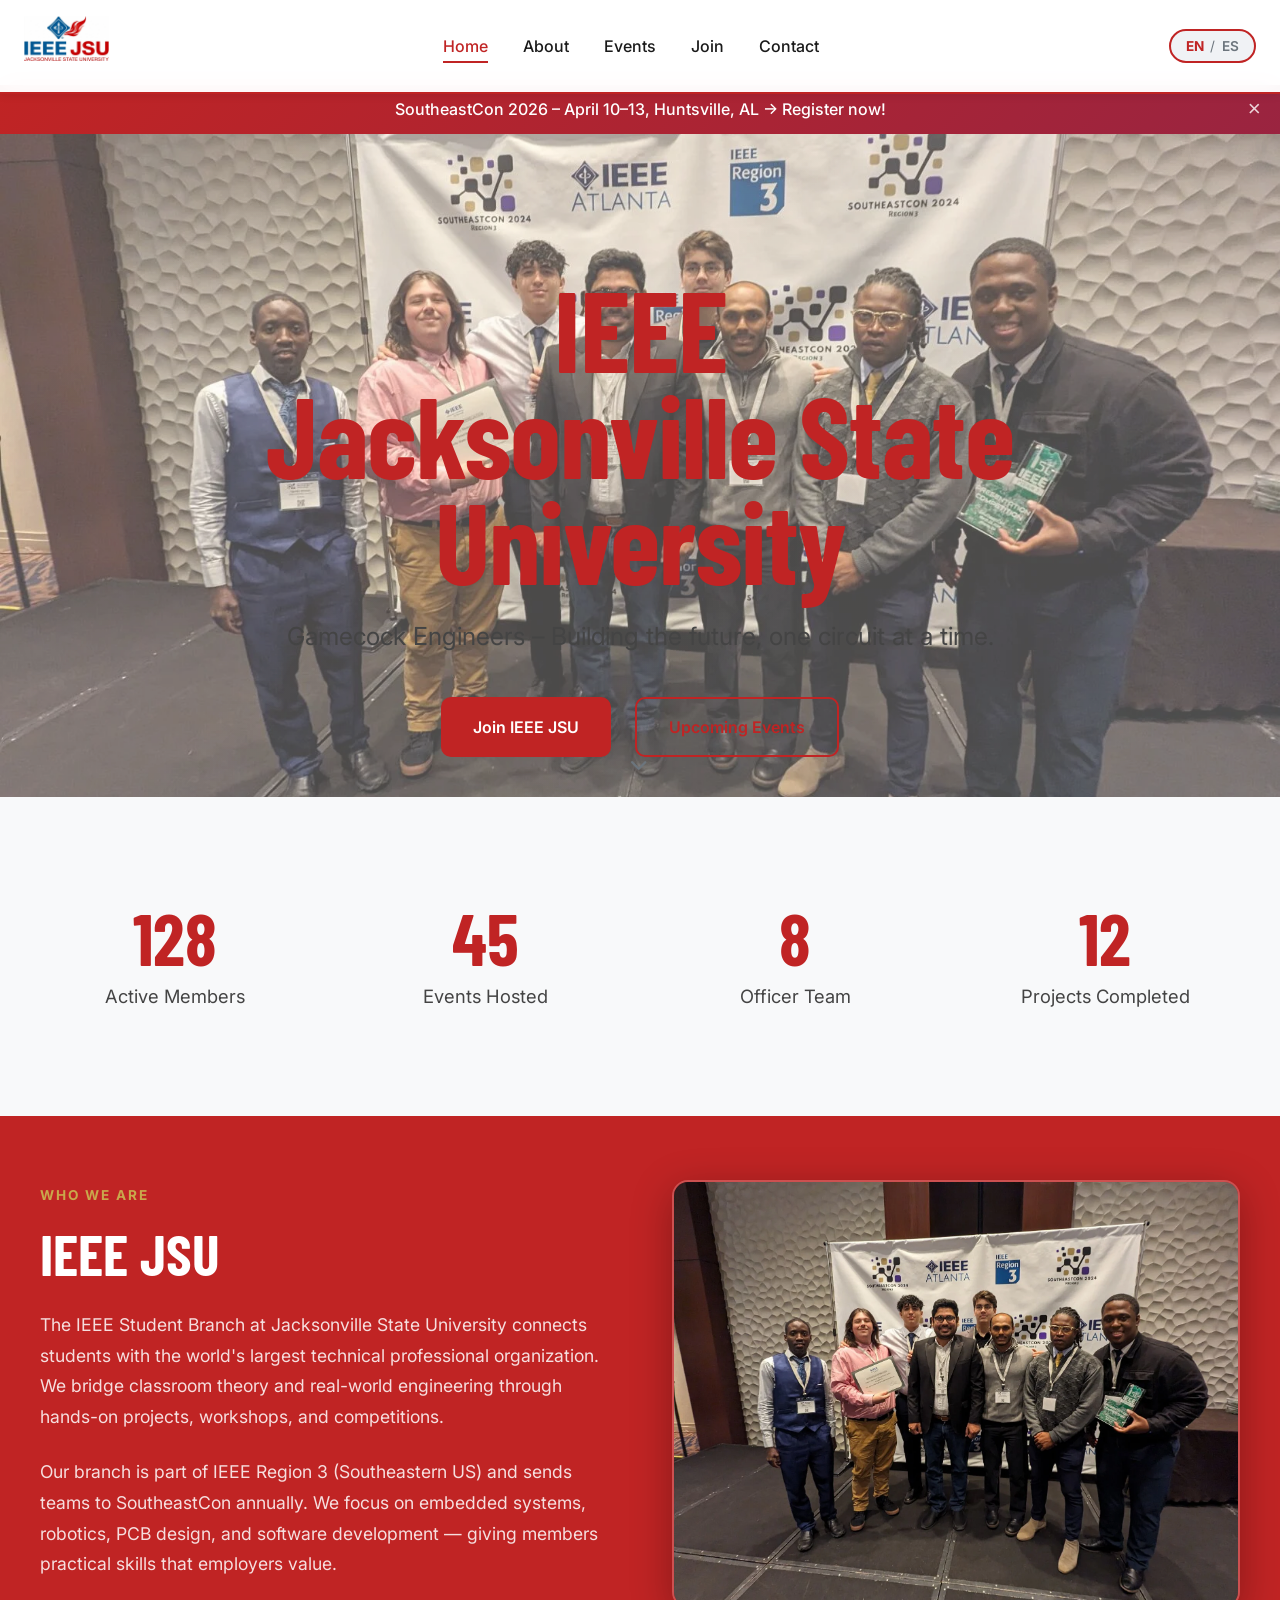
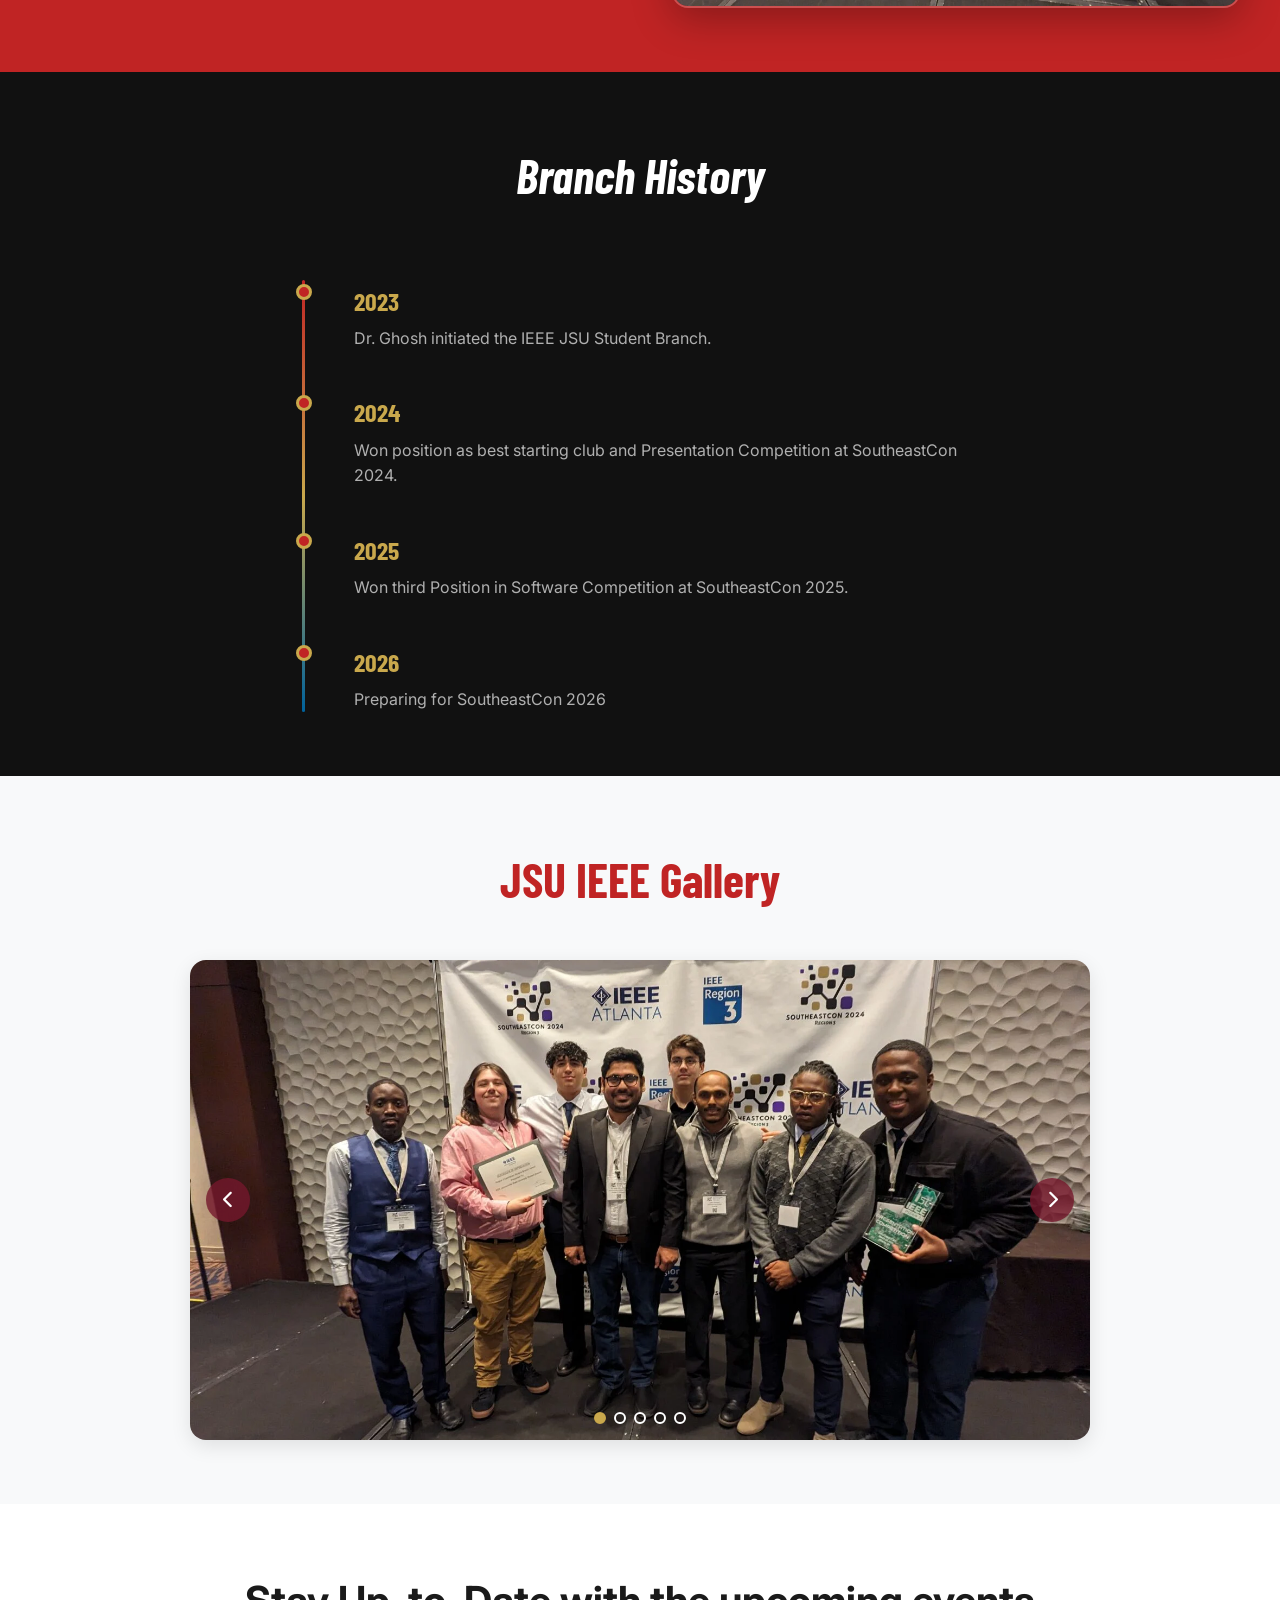
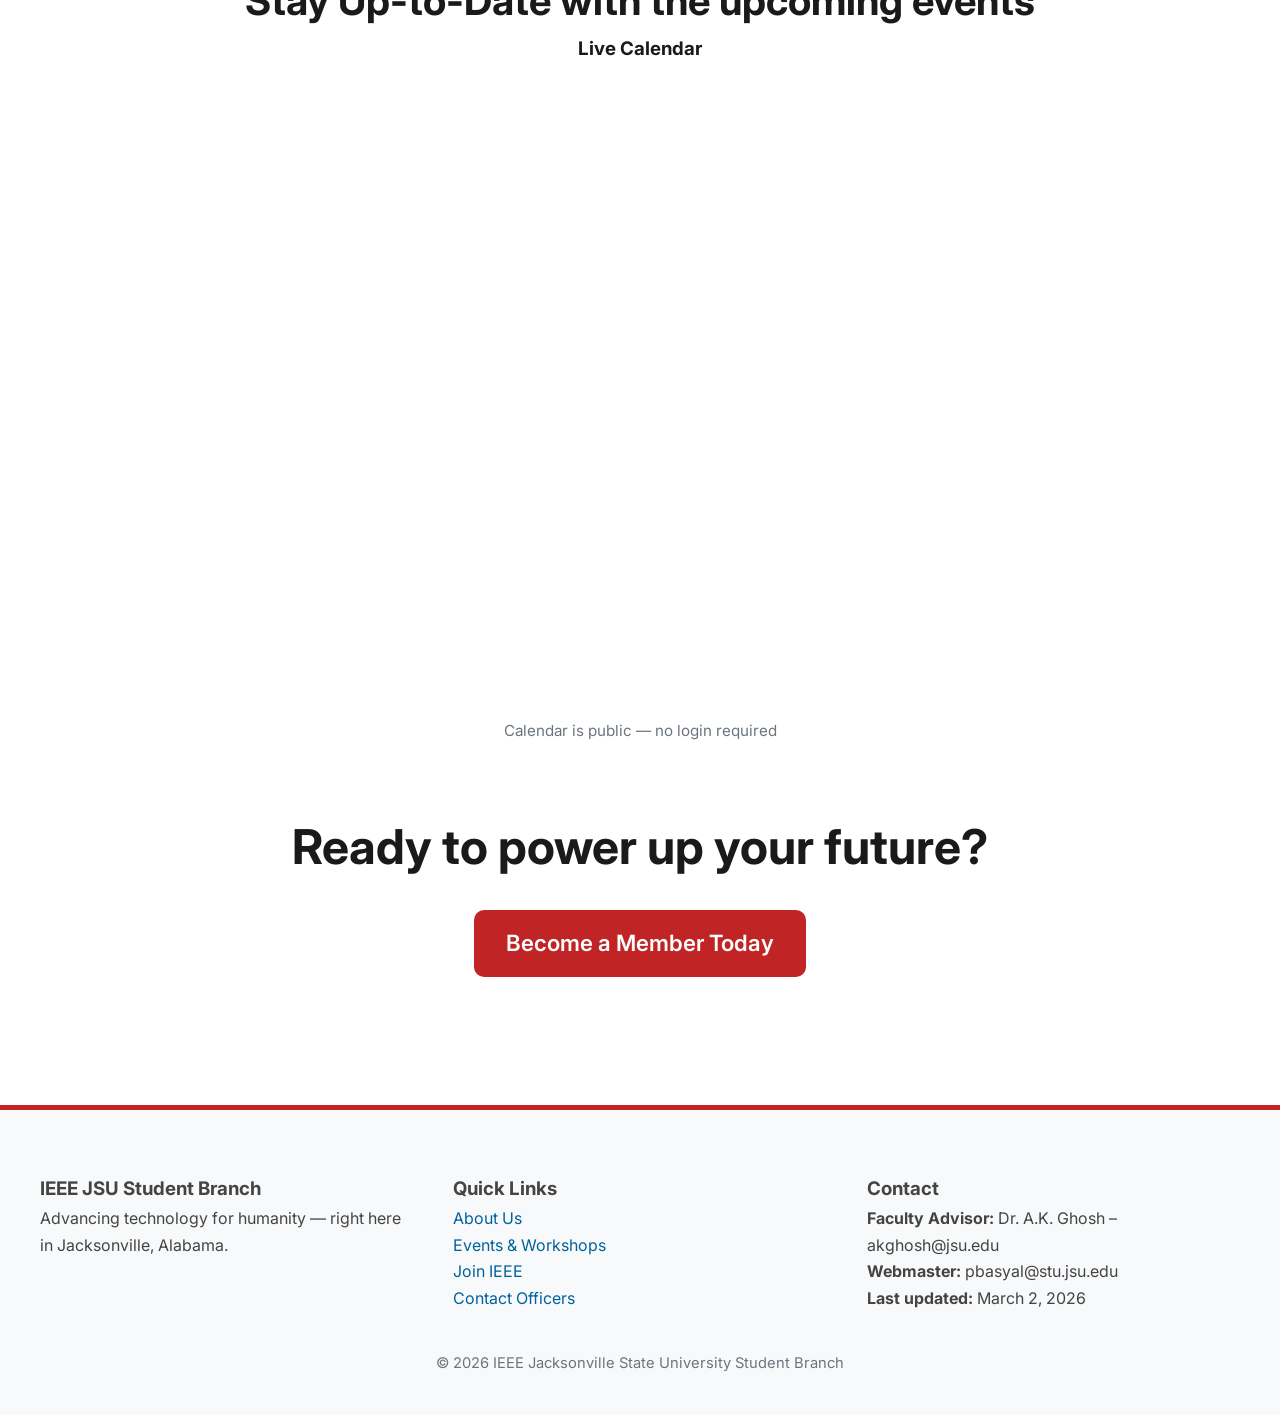
==== index.html @ 84528ea7 "added the animations" ====
<!DOCTYPE html>
<html lang="en">
<head>
  <meta charset="UTF-8" />
  <meta name="viewport" content="width=device-width, initial-scale=1.0"/>
  <title>IEEE JSU Student Branch – Gamecock Engineers</title>
  <meta name="description" content="IEEE Student Branch at Jacksonville State University – advancing technology through innovation, workshops, projects and professional development."/>
  <link rel="stylesheet" href="styles.css"/>
  <link rel="stylesheet" href="https://cdnjs.cloudflare.com/ajax/libs/font-awesome/6.5.1/css/all.min.css" integrity="sha512-DTOQO9RWCH3ppGqcWaEA1BIZOC6xxalwEsw9c2QQeAIftl+Vegovlnee1c9QX4TctnWMn13TZye+giMm8e2LwA==" crossorigin="anonymous" referrerpolicy="no-referrer" />
  <link rel="preconnect" href="https://fonts.googleapis.com">
  <link rel="preconnect" href="https://fonts.gstatic.com" crossorigin>
  <link href="https://fonts.googleapis.com/css2?family=Barlow+Condensed:wght@700&family=Inter:wght@400;500;600;700&display=swap" rel="stylesheet">
</head>
<body>

<!-- Navbar -->
<nav class="navbar">
  <div class="nav-container">
    <a href="index.html" class="brand">
      <span class="gamecock"><img height="45vh" src="assets/logo-nnn.png" alt=""></span>
    </a>

    <button class="hamburger" aria-label="Toggle menu">
      <span></span><span></span><span></span>
    </button>

    <div class="nav-links">
      <a href="index.html" class="active" data-i18n="nav.home">Home</a>
      <a href="about.html" data-i18n="nav.about">About</a>
      <a href="events.html" data-i18n="nav.events">Events</a>
      <a href="members.html" data-i18n="nav.join">Join</a>
      <a href="contact.html" data-i18n="nav.contact">Contact</a>
    </div>

    <button class="lang-toggle" id="lang-toggle" aria-label="Toggle language">
      <span class="lang-option active" data-lang="en">EN</span>
      <span class="lang-divider">/</span>
      <span class="lang-option" data-lang="es">ES</span>
    </button>
  </div>
</nav>

<!-- Announcement -->
<div id="announcement-banner" class="announcement-banner">
  <div class="announcement-text rotating-text" data-texts='[
    "SoutheastCon 2026 – April 10–13, Gainesville, FL → Register now!",
    "Weekly Tech Workshops every Thursday 6PM – Ayers Hall 201",
    "IEEE Project Competition submissions due March 15th"
  ]'>
    SoutheastCon 2026 – April 10–13, Huntsville, AL → Register now!
  </div>
  <button class="banner-close" aria-label="Close announcement" data-i18n-aria="banner.close">×</button>
</div>

<!-- Hero -->
<section class="hero">
  <div class="hero-content">
    <h1 data-i18n="hero.title">IEEE<br>Jacksonville State<br>University</h1>
    <p class="subtitle" data-i18n="hero.subtitle">Gamecock Engineers – Building the future, one circuit at a time.</p>

    <div class="hero-buttons">
      <a href="members.html" class="btn btn-primary" data-i18n="hero.join">Join IEEE JSU</a>
      <a href="events.html" class="btn btn-outline" data-i18n="hero.events">Upcoming Events</a>
    </div>
  </div>
  <span class="scroll-indicator"><i class="fas fa-chevron-down"></i></span>
</section>

<!-- Quick stats -->
<section class="stats-section">
  <div class="stagger-parent stats-grid">
    
    <div class="stat-item stagger-child">
      <div class="stat-number" data-target="128">0</div>
      <p class="stat-label" data-i18n="stats.members">Active Members</p>
    </div>
    
    <div class="stat-item stagger-child">
      <div class="stat-number" data-target="45">0</div>
      <p class="stat-label" data-i18n="stats.events">Events Hosted</p>
    </div>
    
    <div class="stat-item stagger-child">
      <div class="stat-number" data-target="8">0</div>
      <p class="stat-label" data-i18n="stats.officers">Officer Team</p>
    </div>
    
    <div class="stat-item stagger-child">
      <div class="stat-number" data-target="12">0</div>
      <p class="stat-label" data-i18n="stats.projects">Projects Completed</p>
    </div>
    
  </div>
</section>

<!-- About IEEE JSU – maroon feature section  in the home pages -->
<section class="about-feature">
  <div class="about-feature__inner">
    <div class="about-feature__text slide-left">
      <span class="about-feature__label" data-i18n="about.whoLabel">WHO WE ARE</span>
      <h2 class="about-feature__heading" data-i18n="about.whoHeading">IEEE JSU</h2>
      <p data-i18n="about.whoPara1">
        The IEEE Student Branch at Jacksonville State University connects students with the world's largest technical professional organization. We bridge classroom theory and real-world engineering through hands-on projects, workshops, and competitions.
      </p>
      <p data-i18n="about.whoPara2">
        Our branch is part of IEEE Region 3 (Southeastern US) and sends teams to SoutheastCon annually. We focus on embedded systems, robotics, PCB design, and software development &mdash; giving members practical skills that employers value.
      </p>
    </div>
    <div class="about-feature__image slide-right">
      <img src="assets/jsu-computer-science-students-win-awards-at-confer_198loHt.webp" alt="IEEE JSU team photo" loading="lazy">
    </div>
  </div>
</section>

<!-- Branch History Timeline -->
<section class="timeline-section">
  <h2 class="timeline-heading fade-up" data-i18n="timeline.title">Branch History</h2>
  <div class="timeline">
    <div class="timeline-item fade-up">
      <div class="timeline-dot"></div>
      <div class="timeline-content">
        <h3 class="timeline-year" data-i18n="timeline.y2023">2023</h3>
        <p data-i18n="timeline.d2023">Dr. Ghosh initiated the IEEE JSU Student Branch.</p>
      </div>
    </div>
    <div class="timeline-item fade-up">
      <div class="timeline-dot"></div>
      <div class="timeline-content">
        <h3 class="timeline-year" data-i18n="timeline.y2024">2024</h3>
        <p data-i18n="timeline.d2024">Won position as best starting club and Presentation Competition at SoutheastCon 2024.</p>
      </div>
    </div>
    <div class="timeline-item fade-up">
      <div class="timeline-dot"></div>
      <div class="timeline-content">
        <h3 class="timeline-year" data-i18n="timeline.y2025">2025</h3>
        <p data-i18n="timeline.d2025">Won third Position in Software Competition at SoutheastCon 2025.</p>
      </div>
    </div>
    <div class="timeline-item fade-up">
      <div class="timeline-dot"></div>
      <div class="timeline-content">
        <h3 class="timeline-year" data-i18n="timeline.y2026">2026</h3>
        <p data-i18n="timeline.d2026">Preparing for SoutheastCon 2026</p>
      </div>
    </div>
  </div>
</section>

<!-- Image Gallery -->
<section class="gallery-section">
  <h2 class="gallery-title fade-up" data-i18n="gallery.title">JSU IEEE Gallery</h2>
  <div class="gallery-carousel">
    <div class="gallery-track">
      <div class="gallery-slide active">
        <img src="assets/jsu-computer-science-students-win-awards-at-confer_198loHt.webp" alt="IEEE JSU Photo 1" loading="lazy">
      </div>
      <div class="gallery-slide">
        <img src="assets/jsu-computer-science-students-win-awards-at-confer_198loHt.webp" alt="IEEE JSU Photo 2" loading="lazy">
      </div>
      <div class="gallery-slide">
        <img src="assets/jsu-computer-science-students-win-awards-at-confer_198loHt.webp" alt="IEEE JSU Photo 3" loading="lazy">
      </div>
      <div class="gallery-slide">
        <img src="assets/jsu-computer-science-students-win-awards-at-confer_198loHt.webp" alt="IEEE JSU Photo 4" loading="lazy">
      </div>
      <div class="gallery-slide">
        <img src="assets/jsu-computer-science-students-win-awards-at-confer_198loHt.webp" alt="IEEE JSU Photo 5" loading="lazy">
      </div>
    </div>
    <button class="gallery-arrow gallery-prev" aria-label="Previous"><i class="fas fa-chevron-left"></i></button>
    <button class="gallery-arrow gallery-next" aria-label="Next"><i class="fas fa-chevron-right"></i></button>
    <div class="gallery-dots"></div>
  </div>
</section>

<!-- Homepage Calendar -->
<section class="calendar-section">
  <h1 class="fade-up" data-i18n="calendar.heading">Stay Up-to-Date with the upcoming events</h1>
<h3 data-i18n="calendar.live">Live Calendar</h3>
<iframe src="https://calendar.google.com/calendar/embed?src=YOUR_PUBLIC_CALENDAR_ID%40group.calendar.google.com&ctz=America%2FChicago"
        class="calendar-iframe"
        frameborder="0" scrolling="no"></iframe>
<p class="calendar-note">
    <span data-i18n="calendar.public">Calendar is public — no login required</span>
</p>
</section>

<!-- Call to action -->
<section class="cta-section">
  <h2 class="fade-up" data-i18n="cta.heading">Ready to power up your future?</h2>
  <a href="members.html" class="btn btn-primary cta-btn" data-i18n="cta.button">Become a Member Today</a>
</section>

<!-- Footer -->
<footer>
  <div class="footer-grid">
    <div>
      <h3 data-i18n="footer.branch">IEEE JSU Student Branch</h3>
      <p data-i18n="footer.tagline">Advancing technology for humanity — right here in Jacksonville, Alabama.</p>
    </div>

    <div>
      <h3 data-i18n="footer.links">Quick Links</h3>
      <ul style="list-style:none; padding:0;">
        <li><a href="about.html" data-i18n="footer.about">About Us</a></li>
        <li><a href="events.html" data-i18n="footer.events">Events & Workshops</a></li>
        <li><a href="members.html" data-i18n="footer.join">Join IEEE</a></li>
        <li><a href="contact.html" data-i18n="footer.contact">Contact Officers</a></li>
      </ul>
    </div>

    <div>
      <h3 data-i18n="footer.contactTitle">Contact</h3>
      <p><strong data-i18n="footer.advisor">Faculty Advisor:</strong> Dr. A.K. Ghosh – akghosh@jsu.edu</p>
      <p><strong data-i18n="footer.webmaster">Webmaster:</strong> pbasyal@stu.jsu.edu</p>
      <p><strong data-i18n="footer.updated">Last updated:</strong> March 2, 2026</p>
    </div>
  </div>

  <div class="last-updated" data-i18n="footer.copyright">
    © 2026 IEEE Jacksonville State University Student Branch
  </div>
</footer>

<script src="script.js"></script>
</body>
</html>
---- styles.css ----
:root {
  --jsu-maroon:     #c02424;    /* Before --- #751818 */
  --jsu-gold:       #C9A84C;
  --ieee-blue:      #00629B;
  --ieee-blue-dark: #004a75;

  /* Light theme */
  --bg-primary:     #ffffff;
  --bg-secondary:   #f8f9fa;
  --bg-surface:     #ffffff;
  --bg-raised:      #f0f2f5;

  /* Text */
  --text-primary:   #1a1a1a;
  --text-secondary: #444444;
  --text-muted:     #6c757d;
  --text-light:     #ffffff;

  /* Borders & shadows */
  --border-light:   #e0e0e0;
  --shadow-sm:      0 2px 8px rgba(0,0,0,0.08);
  --shadow-md:      0 6px 20px rgba(0,0,0,0.10);
  --shadow-maroon:  0 0 20px rgba(117,24,44,0.4);

  /* Spacing & radius */
  --radius-sm:      6px;
  --radius-md:      10px;
  --radius-lg:      16px;

  /* Animation tokens */
  --transition-fast: 150ms ease;
  --transition-base: 280ms ease;
  --transition-slow: 500ms ease;
  --transition:      240ms ease;

  --space-xs:       0.5rem;
  --space-sm:       1rem;
  --space-md:       1.5rem;
  --space-lg:       2.5rem;
  --space-xl:       4rem;
}

@import url('https://fonts.googleapis.com/css2?family=Barlow+Condensed:wght@600;700&family=Inter:wght@400;500;600;700&display=swap');

* {
  box-sizing: border-box;
  margin: 0;
  padding: 0;
}

html {
  scroll-behavior: smooth;
  overflow-x: hidden;
}

body {
  font-family: 'Inter', system-ui, -apple-system, sans-serif;
  background: var(--bg-primary);
  color: var(--text-primary);
  line-height: 1.65;
  min-height: 100vh;
  padding-top: 85px;
  overflow-x: hidden;
  width: 100%;
}

/* ────────────────────────────────────────────────
   Navbar
───────────────────────────────────────────────── */

.navbar {
  position: fixed;
  top: 0;
  left: 0;
  right: 0;
  z-index: 1000;
  background: rgba(255,255,255,0.96);
  backdrop-filter: blur(12px);
  border-bottom: 2px solid var(--jsu-maroon);
  box-shadow: var(--shadow-sm);
  transition: all var(--transition);
}

.navbar.scrolled {
  box-shadow: var(--shadow-md);
}

.nav-container {
  max-width: 1300px;
  margin: 0 auto;
  padding: var(--space-sm) var(--space-md);
  display: flex;
  justify-content: space-between;
  align-items: center;
}

.brand {
  display: flex;
  align-items: center;
  gap: var(--space-sm);
  text-decoration: none;
  color: var(--jsu-maroon);
  font-weight: 700;
  font-size: 1.6rem;
}

.brand .gamecock {
  font-size: 2.1rem;
}

.nav-links {
  display: flex;
  gap: 2.2rem;
}

.nav-links a {
  color: var(--text-primary);
  text-decoration: none;
  font-weight: 500;
  transition: color var(--transition), transform var(--transition);
}

.nav-links a:hover,
.nav-links a.active {
  color: var(--jsu-maroon);
}

/* Mobile toggle */
.hamburger {
  display: none;
  flex-direction: column;
  gap: 5px;
  cursor: pointer;
  background: none;
  border: none;
  padding: 0.5rem;
  z-index: 1001;
}

@media (max-width: 992px) {
  .nav-links {
    flex-direction: column;
    position: absolute;
    top: 100%;
    left: 0;
    right: 0;
    background: white;
    padding: 0 var(--space-md);
    box-shadow: var(--shadow-md);
    gap: 0;
    z-index: 999;
    max-height: 0;
    overflow: hidden;
    opacity: 0;
    transition: max-height 0.35s ease, opacity 0.25s ease, padding 0.35s ease;
    display: flex;
  }
  .nav-links a {
    padding: 0.75rem 0;
    border-bottom: 1px solid var(--border-light);
    font-size: 1.05rem;
  }
  .nav-links a:last-child {
    border-bottom: none;
  }
  .nav-links.active {
    max-height: 400px;
    opacity: 1;
    padding: var(--space-lg) var(--space-md);
  }
  .hamburger {
    display: flex;
    order: 3;
  }
  .lang-toggle {
    order: 2;
    margin-left: auto;
    margin-right: 0.75rem;
  }
}

/* ────────────────────────────────────────────────
   Announcement Banner
───────────────────────────────────────────────── */

.announcement-banner {
  background: linear-gradient(135deg, var(--jsu-maroon), #9a2440);
  color: white;
  padding: 0.7rem 0;
  text-align: center;
  font-weight: 500;
  position: relative;
  z-index: 999;
}

.announcement-text {
  transition: opacity 0.6s ease;
}

.banner-close {
  position: absolute;
  right: 1.2rem;
  top: 50%;
  transform: translateY(-50%);
  background: none;
  border: none;
  color: white;
  font-size: 1.4rem;
  cursor: pointer;
  opacity: 0.8;
}

.banner-close:hover { opacity: 1; }

.announcement-banner.hidden { display: none; }

/* ────────────────────────────────────────────────
   Hero / Page Header
───────────────────────────────────────────────── */


.hero,
.page-header {
  min-height: 70vh;
  background: linear-gradient(135deg, #f8f0e9 0%, #ffffff 100%);
  display: flex;
  padding-top: 100px;
  align-items: center;
  position: relative;
  overflow: hidden;
  width: 100%;
  max-width: 100vw;
}

.hero::before,
.page-header::before {
  content: "";
  position: absolute;
  inset: 0;
  background: url("/assets/jsu-computer-science-students-win-awards-at-confer_198loHt.webp") center / cover no-repeat;
  opacity: 0.7;
}

.hero-content {
  position: relative;
  z-index: 2;
  text-align: center;
  max-width: 960px;
  margin: 0 auto;
  padding: var(--space-lg);
}

.hero h1,
.page-header h1 {
  font-family: 'Barlow Condensed', sans-serif;
  font-size: clamp(3.8rem, 9vw, 8.5rem);
  color: var(--jsu-maroon);
  margin-bottom: var(--space-md);
  line-height: 0.92;
  letter-spacing: -1px;
}

.hero .subtitle,
.page-header .subtitle {
  font-size: 1.55rem;
  max-width: 760px;
  margin: 0 auto var(--space-lg);
  color: var(--text-secondary);
}

/* ────────────────────────────────────────────────
   Hero Buttons
───────────────────────────────────────────────── */

.hero-buttons {
  margin-top: var(--space-lg);
  display: flex;
  gap: var(--space-md);
  justify-content: center;
  flex-wrap: wrap;
}

@media (max-width: 480px) {
  .hero-buttons {
    flex-direction: column;
    align-items: center;
  }
  .hero-buttons .btn {
    width: 100%;
    max-width: 280px;
    text-align: center;
  }
}

/* ────────────────────────────────────────────────
   Stats Grid
───────────────────────────────────────────────── */

.stats-section {
  padding: 5rem var(--space-lg);
  background: #f8f9fa;
  text-align: center;
}

.stats-grid {
  max-width: 1200px;
  margin: 0 auto;
  display: grid;
  grid-template-columns: repeat(auto-fit, minmax(180px, 1fr));
  gap: 2.5rem;
}

@media (max-width: 480px) {
  .stats-section { padding: 2rem var(--space-sm); }
  .stats-grid { 
    grid-template-columns: repeat(2, 1fr); 
    gap: 1.2rem;
  }
}

/* ────────────────────────────────────────────────
   Calendar Section
───────────────────────────────────────────────── */

.calendar-section {
  margin-top: var(--space-xl);
  text-align: center;
  padding: 0 var(--space-md);
}

.calendar-section h1 {
  font-size: clamp(1.4rem, 4vw, 2.5rem);
}

.calendar-iframe {
  border: 0;
  width: 90%;
  height: 70vh;
  border-radius: var(--radius-lg);
}

.calendar-note {
  margin-top: 1rem;
  color: var(--text-muted);
  font-size: 0.95rem;
}

@media (max-width: 768px) {
  .calendar-iframe { width: 100%; height: 50vh; }
  .calendar-section { padding: 0 var(--space-xs); }
}

/* ────────────────────────────────────────────────
   CTA Section
───────────────────────────────────────────────── */

.cta-section {
  padding: var(--space-xl) var(--space-md);
  text-align: center;
  background: #fff;
}

.cta-section h2 {
  font-size: clamp(1.6rem, 5vw, 3rem);
  margin-bottom: var(--space-md);
}

.cta-btn {
  font-size: clamp(1rem, 2.5vw, 1.4rem);
  padding: 1.2rem 2.8rem;
}

@media (max-width: 480px) {
  .cta-btn { 
    padding: 1rem 2rem; 
    width: 100%;
    max-width: 300px;
  }
}

/* ────────────────────────────────────────────────
   Members Page
───────────────────────────────────────────────── */

.members-main {
  padding: var(--space-xl) var(--space-lg);
  max-width: 1200px;
  margin: 0 auto;
}

.members-why-section {
  margin-bottom: var(--space-xl);
}

.members-why-section h2 {
  text-align: center;
  margin-bottom: var(--space-lg);
}

.members-cards-grid {
  display: grid;
  grid-template-columns: repeat(auto-fit, minmax(260px, 1fr));
  gap: var(--space-lg);
}

.members-benefit-card {
  background: var(--bg-raised);
  padding: var(--space-lg);
  border-radius: var(--radius-lg);
  text-align: center;
}

.members-benefit-card i {
  color: var(--jsu-gold);
  margin-bottom: 1rem;
}

.members-how-section {
  text-align: center;
  margin: var(--space-xl) 0;
}

.members-steps {
  max-width: 700px;
  margin: var(--space-lg) auto;
  text-align: left;
  font-size: 1.15rem;
  line-height: 2;
}

.members-steps a {
  color: var(--jsu-gold);
}

.members-join-btn {
  font-size: clamp(1rem, 2.5vw, 1.4rem);
  padding: 1.2rem 3rem;
  margin-top: 2rem;
  display: inline-block;
}

@media (max-width: 768px) {
  .members-main { padding: var(--space-lg) var(--space-sm); }
  .members-cards-grid { grid-template-columns: 1fr; }
  .members-steps { font-size: 1rem; padding: 0 var(--space-sm); }
  .members-join-btn { 
    width: 100%; 
    max-width: 300px; 
    padding: 1rem 2rem; 
  }
}

/* ────────────────────────────────────────────────
   Contact Page
───────────────────────────────────────────────── */

.contact-main {
  padding: var(--space-xl) var(--space-lg);
  max-width: 1100px;
  margin: 0 auto;
}

.about-main {
  padding: var(--space-xl) var(--space-lg);
  max-width: 1400px;
  margin: 0 auto;
}

@media (max-width: 768px) {
  .contact-main { padding: var(--space-lg) var(--space-sm); }
  .about-main { padding: var(--space-lg) var(--space-sm); }
}

/* ────────────────────────────────────────────────
   About Feature Section (dark)
───────────────────────────────────────────────── */

.about-feature {
  background: var(--jsu-maroon);
  color: #fff;
  padding: var(--space-xl) var(--space-lg);
}

.about-feature__inner {
  max-width: 1300px;
  margin: 0 auto;
  display: grid;
  grid-template-columns: 1fr 1fr;
  gap: var(--space-xl);
  align-items: center;
}

.about-feature__label {
  display: block;
  font-size: 0.85rem;
  font-weight: 700;
  letter-spacing: 0.15em;
  text-transform: uppercase;
  color: var(--jsu-gold);
  margin-bottom: var(--space-sm);
}

.about-feature__heading {
  font-family: 'Barlow Condensed', sans-serif;
  font-size: clamp(2.4rem, 5vw, 3.6rem);
  color: #fff;
  margin-bottom: var(--space-md);
  line-height: 1.1;
}

.about-feature__text p {
  font-size: 1.1rem;
  line-height: 1.75;
  margin-bottom: var(--space-md);
  color: rgba(255, 255, 255, 0.85);
}

.about-feature__image {
  border-radius: var(--radius-lg);
  overflow: hidden;
  border: 2px solid rgba(255, 255, 255, 0.2);
  box-shadow: 0 10px 40px rgba(0, 0, 0, 0.3);
}

.about-feature__image img {
  width: 100%;
  height: 100%;
  object-fit: cover;
  display: block;
}

@media (max-width: 768px) {
  .about-feature__inner {
    grid-template-columns: 1fr;
  }
  .about-feature__image {
    order: -1;
  }
}

/* ────────────────────────────────────────────────
   Contact Page Grid
───────────────────────────────────────────────── */

.contact-grid {
  display: grid;
  grid-template-columns: 1fr 1fr;
  gap: var(--space-xl);
}

.contact-grid input,
.contact-grid textarea {
  padding: 1rem;
  border-radius: var(--radius-md);
  border: 1px solid var(--border-light);
  background: var(--bg-raised);
  color: var(--text-primary);
  font-size: 1rem;
  font-family: inherit;
  width: 100%;
}

.contact-grid input:focus,
.contact-grid textarea:focus {
  outline: none;
  border-color: var(--jsu-maroon);
  box-shadow: 0 0 0 3px rgba(192, 36, 36, 0.1);
}

.contact-grid textarea {
  resize: vertical;
}

@media (max-width: 768px) {
  .contact-grid {
    grid-template-columns: 1fr;
    gap: var(--space-lg);
  }
}

/* ────────────────────────────────────────────────
   Events Page – White / Red / Gold
───────────────────────────────────────────────── */

.ev-section {
  background: #ffffff;
  padding: var(--space-xl) var(--space-lg) var(--space-xl);
  min-height: 60vh;
}

.ev-container {
  max-width: 1200px;
  margin: 0 auto;
}

.ev-label {
  display: block;
  font-size: 0.85rem;
  font-weight: 600;
  letter-spacing: 0.15em;
  color: var(--jsu-gold);
  margin-bottom: 0.5rem;
}

.ev-heading {
  font-family: 'Barlow Condensed', sans-serif;
  font-size: clamp(2.5rem, 5vw, 3.5rem);
  color: var(--jsu-maroon);
  font-style: italic;
  margin-bottom: var(--space-lg);
}

/* Tabs */
.ev-tabs {
  display: flex;
  gap: 0.5rem;
  margin-bottom: var(--space-xl);
  flex-wrap: wrap;
}

.ev-tab {
  background: transparent;
  border: 2px solid transparent;
  color: var(--text-muted);
  font-family: 'Inter', sans-serif;
  font-size: 0.9rem;
  font-weight: 600;
  letter-spacing: 0.08em;
  padding: 0.6rem 1.8rem;
  border-radius: 30px;
  cursor: pointer;
  transition: all var(--transition);
}

.ev-tab:hover {
  color: var(--jsu-maroon);
}

.ev-tab.active {
  background: var(--jsu-maroon);
  border-color: var(--jsu-maroon);
  color: #fff;
}

/* Tab content */
.ev-tab-content {
  display: none;
}

.ev-tab-content.active {
  display: block;
}

/* Cards grid */
.ev-grid {
  display: grid;
  grid-template-columns: repeat(auto-fit, minmax(300px, 1fr));
  gap: var(--space-lg);
}

/* Individual card */
.ev-card {
  display: flex;
  flex-direction: column;
  background: #fff;
  border-radius: var(--radius-lg);
  box-shadow: var(--shadow-sm);
  overflow: hidden;
  transition: transform 0.3s ease, box-shadow 0.3s ease;
}

.ev-card:hover {
  transform: translateY(-6px);
  box-shadow: var(--shadow-md);
}

.ev-card__preview {
  background: linear-gradient(135deg, var(--jsu-maroon), #9a2035);
  border-radius: var(--radius-lg) var(--radius-lg) 0 0;
  padding: 1.5rem;
  position: relative;
  min-height: 160px;
  display: flex;
  flex-direction: column;
  justify-content: flex-end;
}

/* Date badge */
.ev-date-badge {
  position: absolute;
  top: 1rem;
  left: 1rem;
  background: rgba(255,255,255,0.15);
  border: 2px solid var(--jsu-gold);
  border-radius: var(--radius-sm);
  padding: 0.35rem 0.6rem;
  text-align: center;
  line-height: 1;
}

.ev-month {
  display: block;
  font-size: 0.65rem;
  font-weight: 700;
  letter-spacing: 0.1em;
  color: var(--jsu-gold);
}

.ev-day {
  display: block;
  font-size: 1.4rem;
  font-weight: 700;
  color: #fff;
  margin-top: 2px;
}

.ev-card__title {
  font-family: 'Barlow Condensed', sans-serif;
  font-size: 1.25rem;
  color: var(--jsu-gold);
  font-weight: 600;
  margin-bottom: 0.25rem;
}

.ev-card__location {
  font-size: 0.88rem;
  color: rgba(255,255,255,0.75);
}

/* Details below preview */
.ev-card__details {
  padding: 1.25rem 1.5rem;
}

.ev-card__details h3 {
  font-size: 1.15rem;
  color: var(--text-primary);
  margin-bottom: 0.4rem;
}

.ev-card__place {
  font-size: 0.9rem;
  color: var(--jsu-gold);
  margin-bottom: 0.75rem;
}

.ev-card__place i {
  margin-right: 0.35rem;
}

.ev-card__desc {
  font-size: 0.95rem;
  color: var(--text-secondary);
  line-height: 1.6;
  margin-bottom: 1.25rem;
}

.ev-btn {
  font-size: 0.85rem;
  font-weight: 700;
  letter-spacing: 0.08em;
  padding: 0.75rem 1.6rem;
}

@media (max-width: 768px) {
  .ev-grid {
    grid-template-columns: 1fr;
  }
  .ev-tabs {
    justify-content: center;
  }
  .ev-section {
    padding: var(--space-lg) var(--space-sm);
  }
  .ev-heading {
    font-size: 2rem;
  }
}

/* ────────────────────────────────────────────────
   Cards
───────────────────────────────────────────────── */

.card-hover {
  background: white;
  border-radius: var(--radius-lg);
  overflow: hidden;
  box-shadow: var(--shadow-sm);
  transition: all 0.32s ease;
}

.card-hover:hover {
  transform: translateY(-10px);
  box-shadow: var(--shadow-md);
}

.card-flip {
  perspective: 1200px;
  height: 420px;
}

.card-flip-inner {
  position: relative;
  width: 100%;
  height: 100%;
  transition: transform 0.8s cubic-bezier(0.4,0,0.2,1);
  transform-style: preserve-3d;
}

.card-flip:hover .card-flip-inner {
  transform: rotateY(180deg);
}

.card-face {
  position: absolute;
  inset: 0;
  backface-visibility: hidden;
  border-radius: var(--radius-lg);
  overflow: hidden;
}

.card-back {
  transform: rotateY(180deg);
  background: white;
  display: flex;
  flex-direction: column;
  justify-content: center;
  padding: var(--space-lg);
  text-align: center;
  border: 1px solid var(--border-light);
}

/* ────────────────────────────────────────────────
   Buttons
───────────────────────────────────────────────── */

.btn {
  display: inline-flex;
  align-items: center;
  gap: var(--space-sm);
  padding: 0.95rem 2rem;
  border-radius: var(--radius-md);
  font-weight: 600;
  text-decoration: none;
  transition: all var(--transition);
  cursor: pointer;
  border: none;
}

.btn-primary {
  background: var(--jsu-maroon);
  color: white;
}

.btn-primary:hover {
  background: #5c1323;
  transform: translateY(-2px);
}

.btn-outline {
  border: 2px solid var(--jsu-maroon);
  color: var(--jsu-maroon);
  background: transparent;
}

.btn-outline:hover {
  background: var(--jsu-maroon);
  color: white;
}

.btn-gold {
  background: var(--jsu-gold);
  color: #1a1a1a;
}

.btn-gold:hover {
  background: #b38e3a;
}

/* ────────────────────────────────────────────────
   Quick Stats Section
───────────────────────────────────────────────── */

.stats-section .stat-item {
  padding: 1.5rem;
}

.stat-number {
  font-family: 'Barlow Condensed', sans-serif;
  font-size: 4.5rem;
  font-weight: 700;
  color: var(--jsu-maroon);
  line-height: 1;
  margin-bottom: 0.5rem;
  opacity: 0;
  transform: translateY(20px);
  transition: all 0.8s ease;
}

.stat-item.visible .stat-number {
  opacity: 1;
  transform: translateY(0);
}

.stat-label {
  font-size: 1.15rem;
  color: var(--text-secondary);
  margin: 0;
}

/* ────────────────────────────────────────────────
   Footer
───────────────────────────────────────────────── */

footer {
  background: #f8f9fa;
  border-top: 5px solid var(--jsu-maroon);
  padding: var(--space-xl) var(--space-lg) var(--space-lg);
  margin-top: var(--space-xl);
  color: var(--text-secondary);
}

.footer-grid {
  display: grid;
  grid-template-columns: repeat(auto-fit, minmax(260px, 1fr));
  gap: var(--space-lg);
  max-width: 1400px;
  margin: 0 auto;
}

footer a {
  color: var(--ieee-blue);
  text-decoration: none;
}

footer a:hover {
  color: var(--jsu-maroon);
  text-decoration: underline;
}

.last-updated {
  text-align: center;
  margin-top: var(--space-lg);
  color: var(--text-muted);
  font-size: 0.92rem;
}

/* ── Officers Section (Flip Cards) ─────────────────────────── */
.officers { background: var(--surface); }

.officers__grid {
  display: grid;
  grid-template-columns: repeat(auto-fill, minmax(240px, 1fr));
  gap: var(--space-md);
  margin-top: var(--space-md);
}

.officer-card { perspective: 1000px; height: 340px; cursor: pointer; }

.officer-card__inner {
  position: relative;
  width: 100%; height: 100%;
  transform-style: preserve-3d;
  transition: transform 0.6s cubic-bezier(0.4, 0, 0.2, 1);
}

.officer-card:hover .officer-card__inner,
.officer-card:focus-within .officer-card__inner,
.officer-card.flipped .officer-card__inner {
  transform: rotateY(180deg);
}

/* On mobile/touch, disable hover flip — only use .flipped class */
@media (hover: none) and (pointer: coarse) {
  .officer-card:hover .officer-card__inner {
    transform: none;
  }
  .officer-card.flipped .officer-card__inner {
    transform: rotateY(180deg);
  }
}

.officer-card__front,
.officer-card__back {
  position: absolute;
  inset: 0;
  backface-visibility: hidden;
  border-radius: var(--radius-lg);
  overflow: hidden;
}

.officer-card__front {
  background: var(--surface-raised);
  border: 1px solid var(--surface-border);
}

.officer-card__position-bar {
  background: var(--jsu-maroon);
  color: var(--jsu-white);
  font-family: 'Barlow Condensed', sans-serif;
  font-size: 0.85rem;
  letter-spacing: 0.1em;
  text-transform: uppercase;
  padding: 0.5rem var(--space-sm);
}

.officer-card__front img,
.officer-card__front svg {
  width: 100%;
  height: 220px;
  object-fit: cover;
  border-radius: 0;
  display: block;
}

.officer-card__name-block {
  padding: var(--space-sm) var(--space-sm) var(--space-md);
}

.officer-card__name-block h4 {
  font-size: 1.05rem;
  color: var(--text-primary);
  white-space: nowrap;
  overflow: hidden;
  text-overflow: ellipsis;
}

.officer-card__back {
  background: var(--jsu-maroon);
  transform: rotateY(180deg);
  display: flex;
  flex-direction: column;
  align-items: center;
  justify-content: center;
  gap: var(--space-xs);
  padding: var(--space-md);
  text-align: center;
}

.officer-card__back h4 { color: var(--jsu-white); font-size: 1.3rem; }
.officer-card__role { color: var(--jsu-gold); font-weight: 600; }
.officer-card__major { color: rgba(255, 255, 255, 0.7); font-size: 0.9rem; }

.officer-card__links {
  display: flex;
  gap: var(--space-sm);
  margin-top: var(--space-sm);
}

.officer-card__links a {
  color: var(--jsu-white);
  font-size: 1.4rem;
  transition: color var(--transition-base);
}

.officer-card__links a:hover { color: var(--jsu-gold); }


/* ────────────────────────────────────────────────
   Responsive adjustments
───────────────────────────────────────────────── */

@media (max-width: 992px) {
  .hero h1 { font-size: 5rem; }
  .hero .subtitle { font-size: 1.4rem; }

  /* Nav layout fix for hamburger + lang toggle */
  .nav-container {
    flex-wrap: wrap;
    position: relative;
  }
}

@media (max-width: 768px) {
  /* Body padding for smaller navbar */
  body { padding-top: 70px; }

  /* Navbar */
  .nav-container { padding: var(--space-xs) var(--space-sm); }

  /* Hero / Page Headers */
  .hero, .page-header { min-height: 70vh; padding-top: 80px; }
  .hero-banner, .page-header-banner { min-height: 70vh; }
  .hero h1 { font-size: clamp(2.4rem, 8vw, 4.2rem); }
  .hero .subtitle,
  .page-header .subtitle { font-size: 1.1rem; }
  .hero-content { padding: var(--space-md); }

  /* Hero buttons – stack vertically */
  .hero-content .btn { 
    display: block; 
    width: 100%; 
    max-width: 300px;
    margin: 0.5rem auto !important;
    text-align: center;
  }

  /* Stats section */
  .stats-section { padding: 2.5rem var(--space-sm) !important; }
  .stats-section > div { padding: 0 var(--space-sm); gap: 1.5rem !important; }
  .stat-number { font-size: 3rem; }
  .stat-label { font-size: 1rem; }

  /* About feature */
  .about-feature { padding: var(--space-lg) var(--space-sm); }

  /* Timeline */
  .timeline-section { padding: var(--space-lg) var(--space-sm); }

  /* Gallery */
  .gallery-section { padding: var(--space-lg) var(--space-sm); }

  /* Calendar iframe */
  .calendar-embed-wrapper iframe,
  iframe[src*="calendar.google"] { 
    width: 100% !important; 
    height: 50vh !important; 
  }

  /* CTA section */
  .cta-heading,
  section > h2[data-i18n="cta.heading"] { 
    font-size: 1.8rem !important; 
  }

  /* Footer */
  footer { padding: var(--space-lg) var(--space-sm) var(--space-md); }
  .footer-grid { gap: var(--space-md); }

  /* Scroll indicator hide on mobile */
  .scroll-indicator { display: none; }
}

@media (max-width: 480px) {
  body { padding-top: 60px; }

  .hero, .page-header { min-height: 60vh; padding-top: 60px; }
  .hero h1 { font-size: 2.2rem; letter-spacing: 0; }
  .hero .subtitle,
  .page-header .subtitle { font-size: 0.95rem; }

  .stat-number { font-size: 2.5rem; }

  /* Officers grid – single column */
  .officers__grid { 
    grid-template-columns: 1fr !important; 
    max-width: 360px;
    margin-left: auto;
    margin-right: auto;
  }
  .officer-card { height: 300px; }
  .officer-card__front img,
  .officer-card__front svg { height: 180px; }

  /* Footer single column */
  .footer-grid { grid-template-columns: 1fr; }

  /* Gallery smaller */
  .gallery-slide img { height: 200px !important; }
}

/* ────────────────────────────────────────────────
   Language Toggle
───────────────────────────────────────────────── */

.lang-toggle {
  display: flex;
  align-items: center;
  gap: 0.15rem;
  background: var(--bg-raised);
  border: 2px solid var(--jsu-maroon);
  border-radius: 50px;
  padding: 0.35rem 0.7rem;
  cursor: pointer;
  font-family: 'Inter', sans-serif;
  font-size: 0.85rem;
  font-weight: 600;
  transition: all var(--transition);
  flex-shrink: 0;
  margin-left: 1rem;
}

.lang-toggle:hover {
  background: var(--jsu-maroon);
}

.lang-toggle:hover .lang-option,
.lang-toggle:hover .lang-divider {
  color: white;
}

.lang-option {
  color: var(--text-muted);
  transition: color var(--transition);
  padding: 0.1rem 0.25rem;
  border-radius: 3px;
}

.lang-option.active {
  color: var(--jsu-maroon);
  font-weight: 700;
}

.lang-toggle:hover .lang-option.active {
  color: var(--jsu-gold);
}

.lang-divider {
  color: var(--text-muted);
  font-weight: 400;
  user-select: none;
}

/* ────────────────────────────────────────────────
   Branch History Timeline
───────────────────────────────────────────────── */

.timeline-section {
  background: #111;
  padding: var(--space-xl) var(--space-lg);
  text-align: center;
}

.timeline-heading {
  font-family: 'Barlow Condensed', sans-serif;
  font-size: clamp(2rem, 4vw, 3rem);
  color: #ffffff;
  margin-bottom: var(--space-xl);
  font-style: italic;
}

.timeline {
  position: relative;
  max-width: 700px;
  margin: 0 auto;
  padding-left: 40px;
  text-align: left;
}

/* Vertical line */
.timeline::before {
  content: '';
  position: absolute;
  left: 12px;
  top: 0;
  bottom: 0;
  width: 3px;
  background: linear-gradient(to bottom, var(--jsu-maroon), var(--jsu-gold), var(--ieee-blue));
  border-radius: 2px;
}

.timeline-item {
  position: relative;
  margin-bottom: 2.5rem;
  padding-left: 1.5rem;
}

.timeline-item:last-child {
  margin-bottom: 0;
}

/* Dot on the line */
.timeline-dot {
  position: absolute;
  left: -34px;
  top: 4px;
  width: 16px;
  height: 16px;
  border-radius: 50%;
  background: var(--jsu-maroon);
  border: 3px solid var(--jsu-gold);
  z-index: 2;
}

.timeline-year {
  font-family: 'Barlow Condensed', sans-serif;
  font-size: 1.6rem;
  font-weight: 700;
  color: var(--jsu-gold);
  margin-bottom: 0.25rem;
}

.timeline-content p {
  color: #b0b0b0;
  font-size: 1rem;
  line-height: 1.6;
}

@media (max-width: 768px) {
  .timeline {
    padding-left: 30px;
  }
  .timeline::before {
    left: 8px;
  }
  .timeline-dot {
    left: -27px;
    width: 13px;
    height: 13px;
  }
  .timeline-year {
    font-size: 1.3rem;
  }
}

/* ────────────────────────────────────────────────
   Image Gallery / Carousel
───────────────────────────────────────────────── */

.gallery-section {
  padding: var(--space-xl) var(--space-lg);
  background: var(--bg-secondary);
  text-align: center;
}

.gallery-title {
  font-family: 'Barlow Condensed', sans-serif;
  font-size: clamp(2rem, 4vw, 3rem);
  color: var(--jsu-maroon);
  margin-bottom: var(--space-lg);
}

.gallery-carousel {
  position: relative;
  max-width: 900px;
  margin: 0 auto;
  overflow: hidden;
  border-radius: var(--radius-lg);
  box-shadow: var(--shadow-md);
}

.gallery-track {
  display: flex;
  transition: transform 0.5s cubic-bezier(0.4, 0, 0.2, 1);
  will-change: transform;
}

.gallery-slide {
  min-width: 100%;
  flex-shrink: 0;
}

.gallery-slide img {
  width: 100%;
  height: 480px;
  object-fit: cover;
  display: block;
}

/* Arrows */
.gallery-arrow {
  position: absolute;
  top: 50%;
  transform: translateY(-50%);
  background: rgba(117, 24, 44, 0.8);
  color: white;
  border: none;
  width: 44px;
  height: 44px;
  border-radius: 50%;
  font-size: 1.1rem;
  cursor: pointer;
  transition: background var(--transition);
  z-index: 5;
  display: flex;
  align-items: center;
  justify-content: center;
}

.gallery-arrow:hover {
  background: var(--jsu-maroon);
}

.gallery-prev { left: 1rem; }
.gallery-next { right: 1rem; }

/* Dots */
.gallery-dots {
  position: absolute;
  bottom: 1rem;
  left: 50%;
  transform: translateX(-50%);
  display: flex;
  gap: 0.5rem;
  z-index: 5;
}

.gallery-dot {
  width: 12px;
  height: 12px;
  border-radius: 50%;
  border: 2px solid white;
  background: transparent;
  cursor: pointer;
  transition: background var(--transition);
  padding: 0;
}

.gallery-dot.active {
  background: var(--jsu-gold);
  border-color: var(--jsu-gold);
}

@media (max-width: 768px) {
  .gallery-slide img {
    height: 280px;
  }
  .gallery-arrow {
    width: 36px;
    height: 36px;
    font-size: 0.9rem;
  }
  .gallery-prev { left: 0.5rem; }
  .gallery-next { right: 0.5rem; }
}

/* ================================================================
   ANIMATION SYSTEM
   ================================================================ */

/* --- No-JS Fallback: show everything if JS hasn't loaded --- */
.fade-up,
.slide-left,
.slide-right,
.fade-in {
  opacity: 1;
  transform: none;
}

/* --- When JS is ready, hide elements until revealed --- */
html.js-ready .fade-up {
  opacity: 0;
  transform: translateY(40px);
  transition: opacity var(--transition-slow), transform var(--transition-slow);
}
html.js-ready .slide-left {
  opacity: 0;
  transform: translateX(-60px);
  transition: opacity var(--transition-slow), transform var(--transition-slow);
}
html.js-ready .slide-right {
  opacity: 0;
  transform: translateX(60px);
  transition: opacity var(--transition-slow), transform var(--transition-slow);
}
html.js-ready .fade-in {
  opacity: 0;
  transition: opacity var(--transition-slow);
}

/* Revealed state */
html.js-ready .fade-up.is-visible,
html.js-ready .slide-left.is-visible,
html.js-ready .slide-right.is-visible,
html.js-ready .fade-in.is-visible {
  opacity: 1;
  transform: none;
}

/* --- Stagger children --- */
html.js-ready .stagger-parent .stagger-child {
  opacity: 0;
  transform: translateY(30px);
  transition: opacity var(--transition-slow), transform var(--transition-slow);
}
html.js-ready .stagger-parent.is-visible .stagger-child {
  opacity: 1;
  transform: none;
}
html.js-ready .stagger-parent.is-visible .stagger-child:nth-child(1) { transition-delay: 0ms; }
html.js-ready .stagger-parent.is-visible .stagger-child:nth-child(2) { transition-delay: 120ms; }
html.js-ready .stagger-parent.is-visible .stagger-child:nth-child(3) { transition-delay: 240ms; }
html.js-ready .stagger-parent.is-visible .stagger-child:nth-child(4) { transition-delay: 360ms; }
html.js-ready .stagger-parent.is-visible .stagger-child:nth-child(5) { transition-delay: 480ms; }
html.js-ready .stagger-parent.is-visible .stagger-child:nth-child(6) { transition-delay: 600ms; }
html.js-ready .stagger-parent.is-visible .stagger-child:nth-child(7) { transition-delay: 720ms; }
html.js-ready .stagger-parent.is-visible .stagger-child:nth-child(8) { transition-delay: 840ms; }

/* --- Card hover lift --- */
.card-hover-lift {
  transition: transform var(--transition-base), box-shadow var(--transition-base);
}
.card-hover-lift:hover {
  transform: translateY(-6px);
  box-shadow: var(--shadow-md);
}

/* --- Nav link underline animation --- */
.nav-links a {
  position: relative;
}
.nav-links a::after {
  content: '';
  position: absolute;
  left: 50%;
  bottom: -4px;
  width: 0;
  height: 2px;
  background: var(--jsu-maroon);
  transition: width var(--transition-base), left var(--transition-base);
}
.nav-links a:hover::after,
.nav-links a.active::after {
  width: 100%;
  left: 0;
}

/* --- Hero scroll indicator --- */
.scroll-indicator {
  position: absolute;
  bottom: 1.5rem;
  left: 50%;
  transform: translateX(-50%);
  display: flex;
  flex-direction: column;
  align-items: center;
  gap: 0.3rem;
  color: var(--text-muted);
  font-size: 0.75rem;
  letter-spacing: 0.1em;
  text-transform: uppercase;
  animation: scrollPulse 2s ease-in-out infinite;
  z-index: 5;
}
.scroll-indicator i {
  font-size: 1.1rem;
}
@keyframes scrollPulse {
  0%, 100% { opacity: 1; transform: translateX(-50%) translateY(0); }
  50%      { opacity: 0.4; transform: translateX(-50%) translateY(8px); }
}

/* --- Navbar scroll state --- */
.navbar {
  transition: background var(--transition-base), box-shadow var(--transition-base), padding var(--transition-base);
}
.navbar.scrolled {
  background: rgba(255,255,255,0.97);
  box-shadow: 0 2px 12px rgba(0,0,0,0.1);
  padding-top: 0.4rem;
  padding-bottom: 0.4rem;
}

/* --- Hamburger morph to X --- */
.hamburger span {
  display: block;
  width: 26px;
  height: 3px;
  background: var(--text-primary);
  border-radius: 2px;
  transition: transform var(--transition-base), opacity var(--transition-fast);
  transform-origin: center;
}
.hamburger.is-active span:nth-child(1) {
  transform: translateY(8px) rotate(45deg);
}
.hamburger.is-active span:nth-child(2) {
  opacity: 0;
}
.hamburger.is-active span:nth-child(3) {
  transform: translateY(-8px) rotate(-45deg);
}

/* --- Smooth scrolling --- */
html {
  scroll-behavior: smooth;
}

/* --- Reduced motion --- */
@media (prefers-reduced-motion: reduce) {
  *, *::before, *::after {
    animation-duration: 0.01ms !important;
    animation-iteration-count: 1 !important;
    transition-duration: 0.01ms !important;
    scroll-behavior: auto !important;
  }
  html.js-ready .fade-up,
  html.js-ready .slide-left,
  html.js-ready .slide-right,
  html.js-ready .fade-in,
  html.js-ready .stagger-parent .stagger-child {
    opacity: 1;
    transform: none;
    transition: none;
  }
}
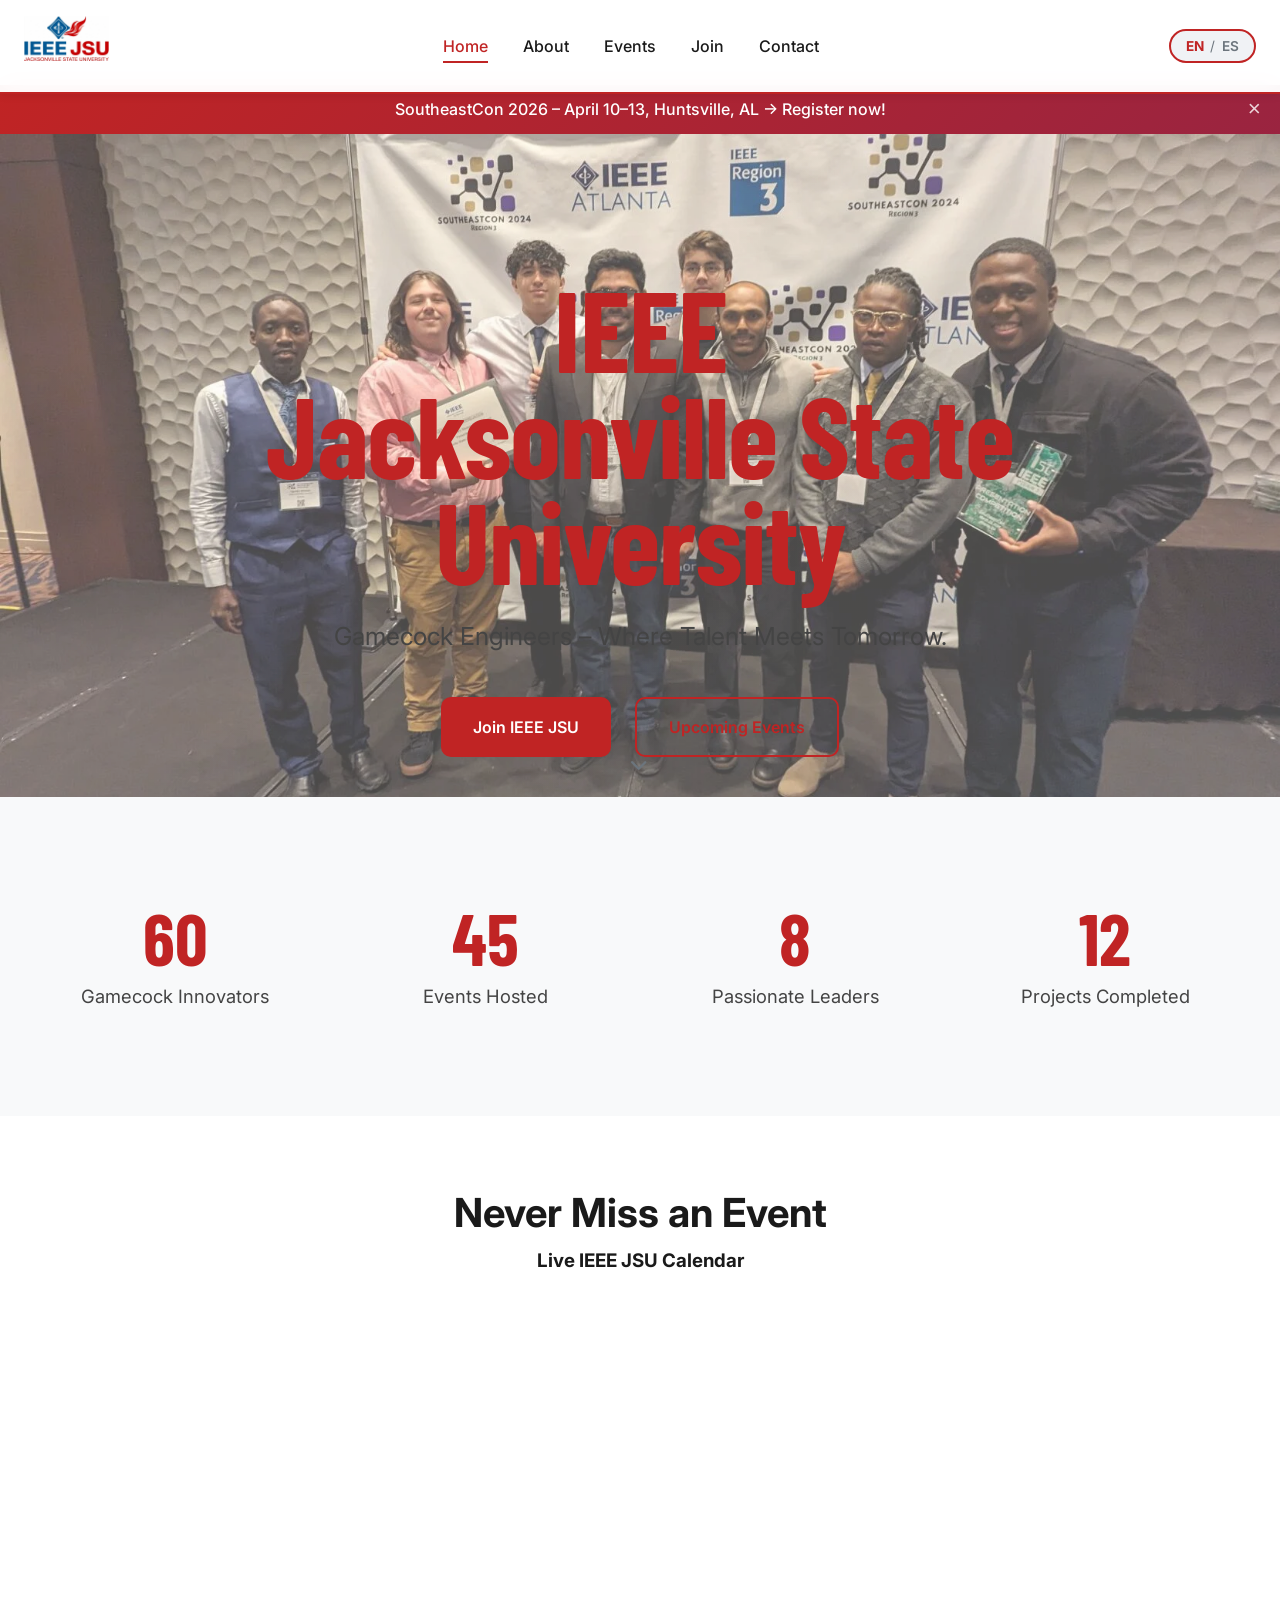
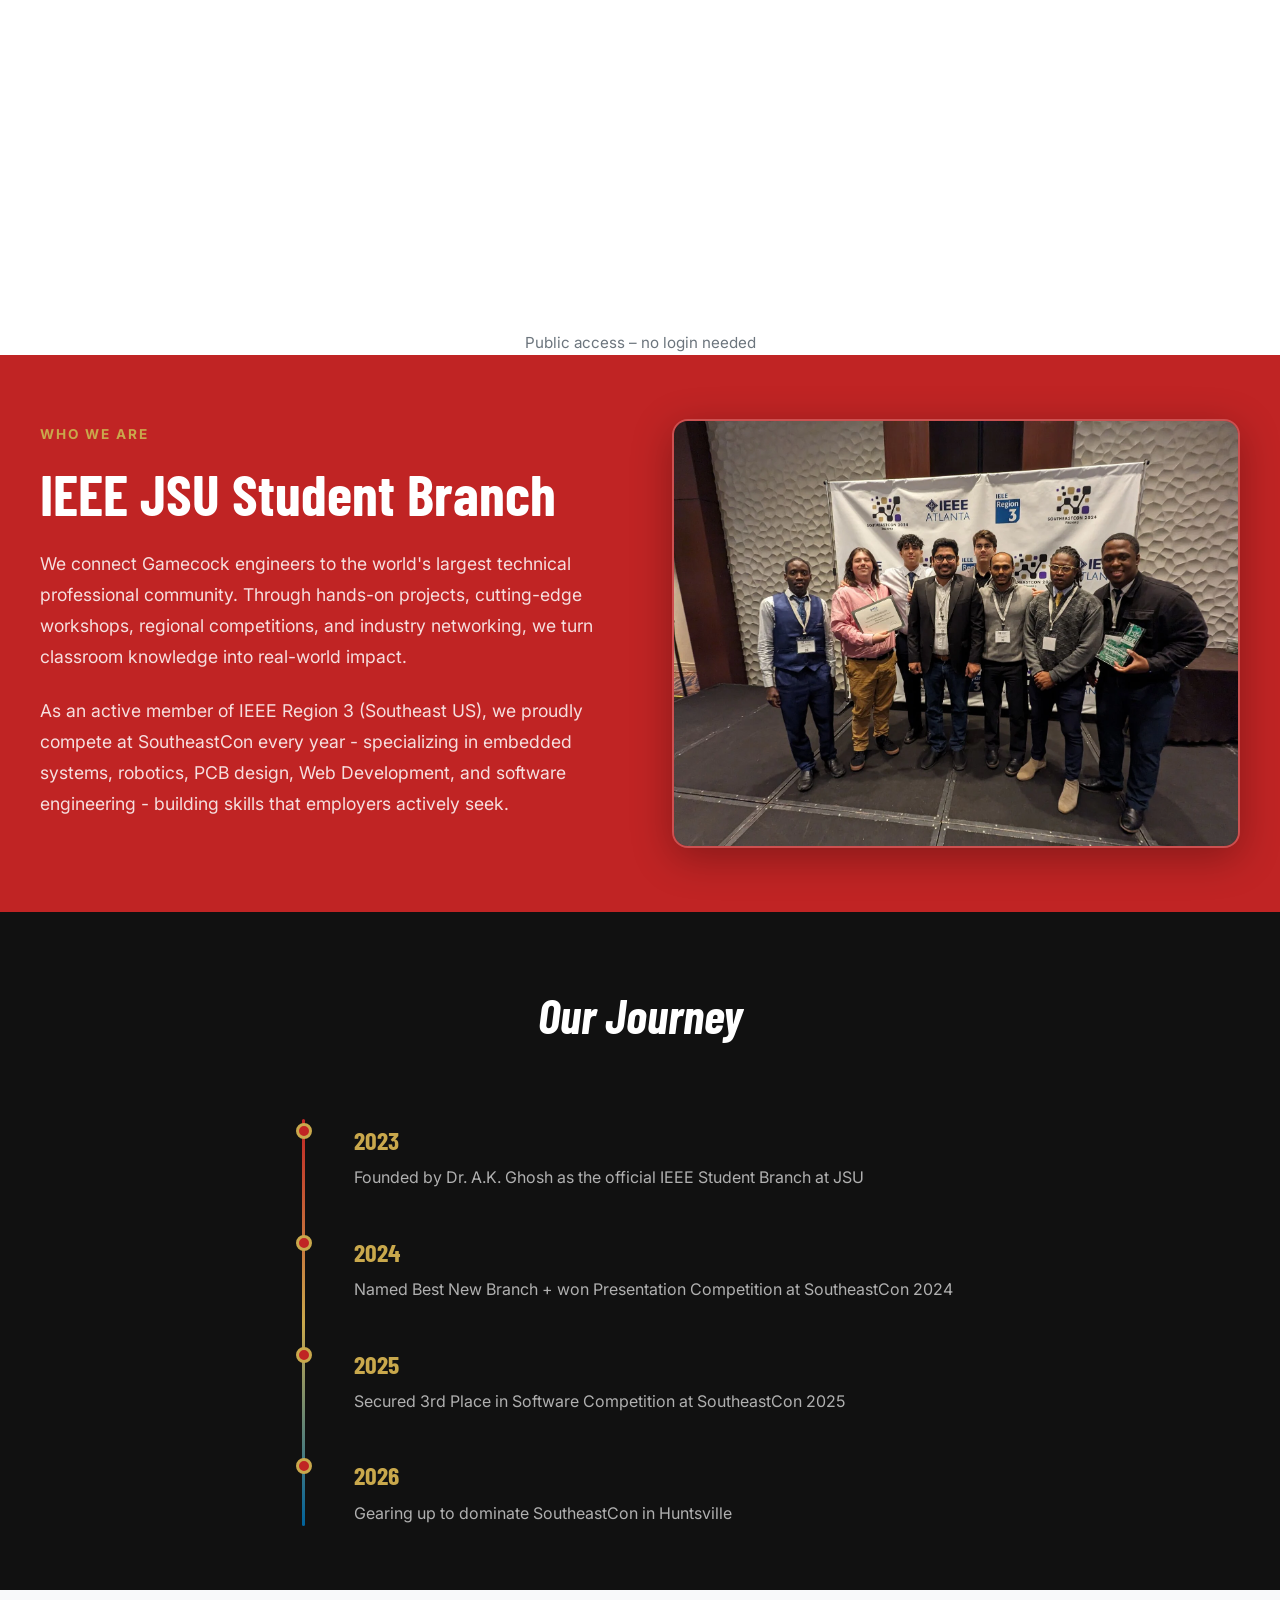
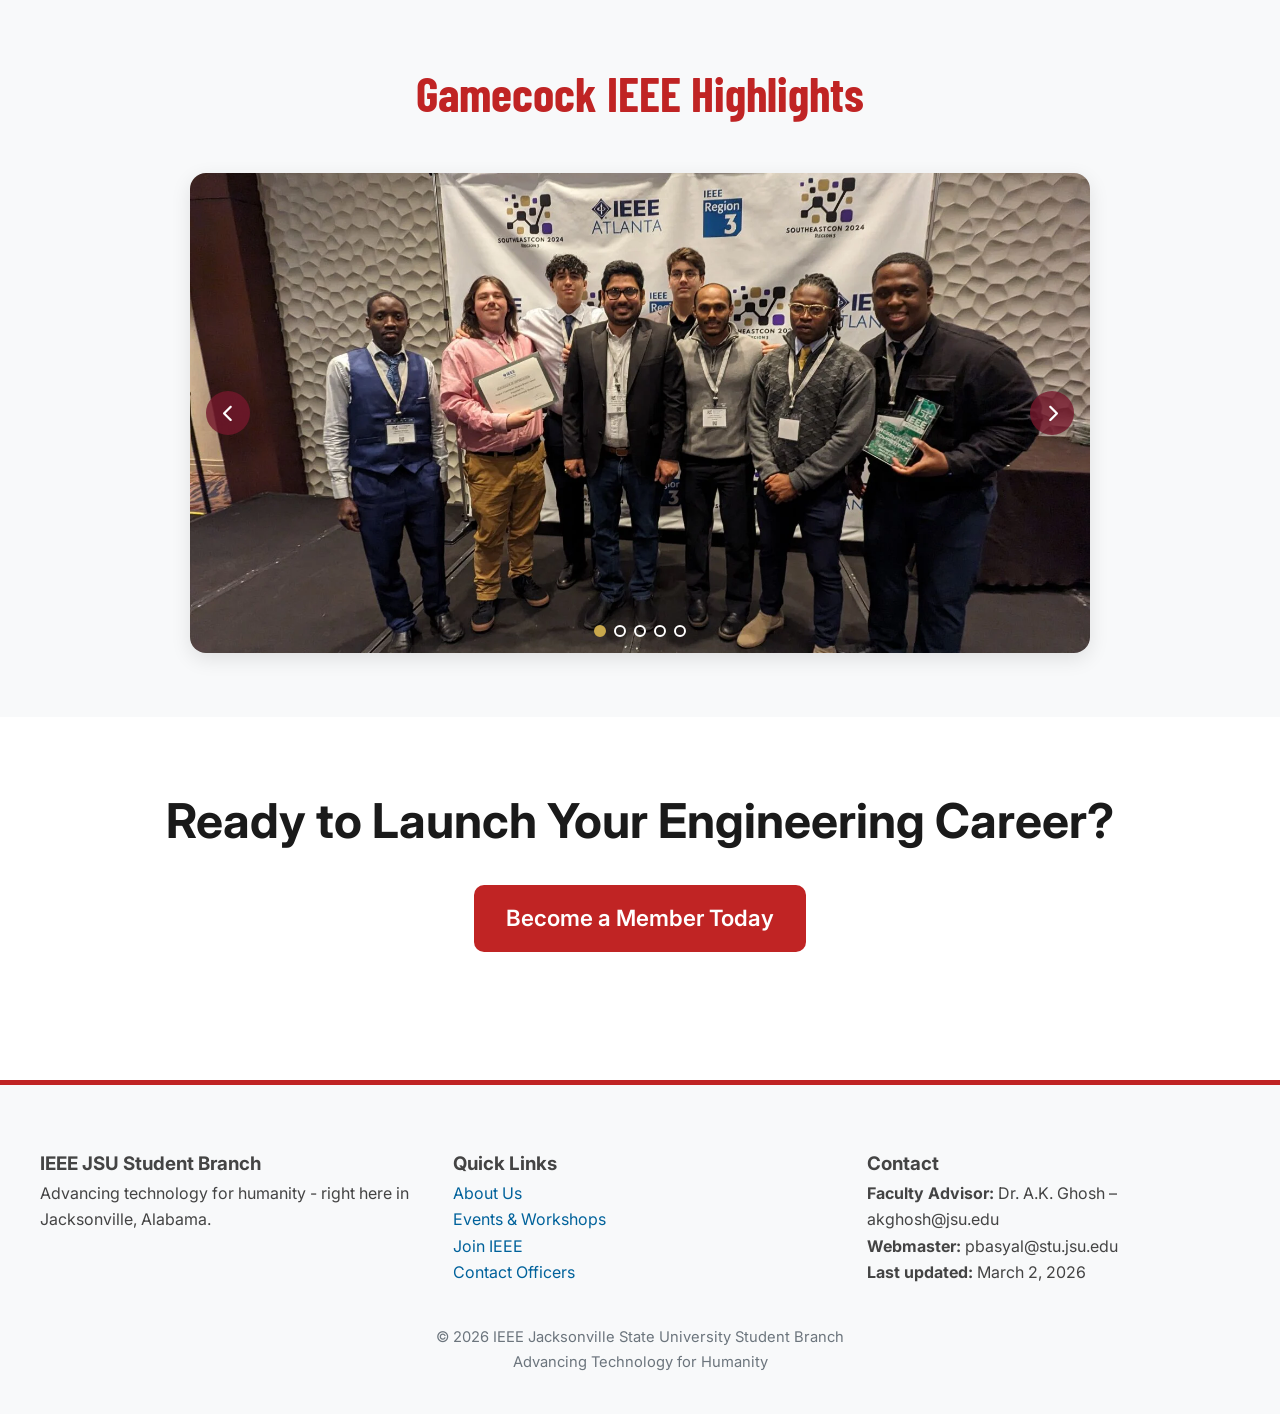
==== commit f0a6de15: "added meta tag" ====
--- a/index.html
+++ b/index.html
@@ -4,12 +4,14 @@
   <meta charset="UTF-8" />
   <meta name="viewport" content="width=device-width, initial-scale=1.0"/>
   <title>IEEE JSU Student Branch – Gamecock Engineers</title>
+  <link rel="icon" type="image/png" href="/assets/favicon-3.png">
   <meta name="description" content="IEEE Student Branch at Jacksonville State University – advancing technology through innovation, workshops, projects and professional development."/>
   <link rel="stylesheet" href="styles.css"/>
   <link rel="stylesheet" href="https://cdnjs.cloudflare.com/ajax/libs/font-awesome/6.5.1/css/all.min.css" integrity="sha512-DTOQO9RWCH3ppGqcWaEA1BIZOC6xxalwEsw9c2QQeAIftl+Vegovlnee1c9QX4TctnWMn13TZye+giMm8e2LwA==" crossorigin="anonymous" referrerpolicy="no-referrer" />
   <link rel="preconnect" href="https://fonts.googleapis.com">
   <link rel="preconnect" href="https://fonts.gstatic.com" crossorigin>
   <link href="https://fonts.googleapis.com/css2?family=Barlow+Condensed:wght@700&family=Inter:wght@400;500;600;700&display=swap" rel="stylesheet">
+  <meta name="google-site-verification" content="Jp9R1VQpu7VXRPRRPzFZSfObmTMbenlpBzWzb6z7C_Y" />
 </head>
 <body>
 
@@ -56,7 +58,7 @@
 <section class="hero">
   <div class="hero-content">
     <h1 data-i18n="hero.title">IEEE<br>Jacksonville State<br>University</h1>
-    <p class="subtitle" data-i18n="hero.subtitle">Gamecock Engineers – Building the future, one circuit at a time.</p>
+    <p class="subtitle" data-i18n="hero.subtitle">Gamecock Engineers – Where Talent Meets Tomorrow.</p>
 
     <div class="hero-buttons">
       <a href="members.html" class="btn btn-primary" data-i18n="hero.join">Join IEEE JSU</a>
@@ -71,8 +73,8 @@
   <div class="stagger-parent stats-grid">
     
     <div class="stat-item stagger-child">
-      <div class="stat-number" data-target="128">0</div>
-      <p class="stat-label" data-i18n="stats.members">Active Members</p>
+      <div class="stat-number" data-target="60">0</div>
+      <p class="stat-label" data-i18n="stats.members">Gamecock Innovators</p>
     </div>
     
     <div class="stat-item stagger-child">
@@ -82,7 +84,7 @@
     
     <div class="stat-item stagger-child">
       <div class="stat-number" data-target="8">0</div>
-      <p class="stat-label" data-i18n="stats.officers">Officer Team</p>
+      <p class="stat-label" data-i18n="stats.officers">Passionate Leaders</p>
     </div>
     
     <div class="stat-item stagger-child">
@@ -91,6 +93,18 @@
     </div>
     
   </div>
+</section>
+
+<!-- Homepage Calendar -->
+<section class="calendar-section">
+  <h1 class="fade-up" data-i18n="calendar.heading">Never Miss an Event</h1>
+<h3 data-i18n="calendar.live">Live IEEE JSU Calendar</h3>
+<iframe src="https://calendar.google.com/calendar/embed?src=YOUR_PUBLIC_CALENDAR_ID%40group.calendar.google.com&ctz=America%2FChicago"
+        class="calendar-iframe"
+        frameborder="0" scrolling="no"></iframe>
+<p class="calendar-note">
+    <span data-i18n="calendar.public">Public access – no login needed</span>
+</p>
 </section>
 
 <!-- About IEEE JSU – maroon feature section  in the home pages -->
@@ -98,12 +112,12 @@
   <div class="about-feature__inner">
     <div class="about-feature__text slide-left">
       <span class="about-feature__label" data-i18n="about.whoLabel">WHO WE ARE</span>
-      <h2 class="about-feature__heading" data-i18n="about.whoHeading">IEEE JSU</h2>
+      <h2 class="about-feature__heading" data-i18n="about.whoHeading">IEEE JSU Student Branch</h2>
       <p data-i18n="about.whoPara1">
-        The IEEE Student Branch at Jacksonville State University connects students with the world's largest technical professional organization. We bridge classroom theory and real-world engineering through hands-on projects, workshops, and competitions.
+        We connect Gamecock engineers to the world's largest technical professional community. Through hands-on projects, cutting-edge workshops, regional competitions, and industry networking, we turn classroom knowledge into real-world impact.
       </p>
       <p data-i18n="about.whoPara2">
-        Our branch is part of IEEE Region 3 (Southeastern US) and sends teams to SoutheastCon annually. We focus on embedded systems, robotics, PCB design, and software development &mdash; giving members practical skills that employers value.
+        As an active member of IEEE Region 3 (Southeast US), we proudly compete at SoutheastCon every year - specializing in embedded systems, robotics, PCB design, Web Development, and software engineering - building skills that employers actively seek.
       </p>
     </div>
     <div class="about-feature__image slide-right">
@@ -114,34 +128,34 @@
 
 <!-- Branch History Timeline -->
 <section class="timeline-section">
-  <h2 class="timeline-heading fade-up" data-i18n="timeline.title">Branch History</h2>
+  <h2 class="timeline-heading fade-up" data-i18n="timeline.title">Our Journey</h2>
   <div class="timeline">
     <div class="timeline-item fade-up">
       <div class="timeline-dot"></div>
       <div class="timeline-content">
         <h3 class="timeline-year" data-i18n="timeline.y2023">2023</h3>
-        <p data-i18n="timeline.d2023">Dr. Ghosh initiated the IEEE JSU Student Branch.</p>
+        <p data-i18n="timeline.d2023">Founded by Dr. A.K. Ghosh as the official IEEE Student Branch at JSU</p>
       </div>
     </div>
     <div class="timeline-item fade-up">
       <div class="timeline-dot"></div>
       <div class="timeline-content">
         <h3 class="timeline-year" data-i18n="timeline.y2024">2024</h3>
-        <p data-i18n="timeline.d2024">Won position as best starting club and Presentation Competition at SoutheastCon 2024.</p>
+        <p data-i18n="timeline.d2024">Named Best New Branch + won Presentation Competition at SoutheastCon 2024</p>
       </div>
     </div>
     <div class="timeline-item fade-up">
       <div class="timeline-dot"></div>
       <div class="timeline-content">
         <h3 class="timeline-year" data-i18n="timeline.y2025">2025</h3>
-        <p data-i18n="timeline.d2025">Won third Position in Software Competition at SoutheastCon 2025.</p>
+        <p data-i18n="timeline.d2025">Secured 3rd Place in Software Competition at SoutheastCon 2025</p>
       </div>
     </div>
     <div class="timeline-item fade-up">
       <div class="timeline-dot"></div>
       <div class="timeline-content">
         <h3 class="timeline-year" data-i18n="timeline.y2026">2026</h3>
-        <p data-i18n="timeline.d2026">Preparing for SoutheastCon 2026</p>
+        <p data-i18n="timeline.d2026">Gearing up to dominate SoutheastCon in Huntsville</p>
       </div>
     </div>
   </div>
@@ -149,7 +163,7 @@
 
 <!-- Image Gallery -->
 <section class="gallery-section">
-  <h2 class="gallery-title fade-up" data-i18n="gallery.title">JSU IEEE Gallery</h2>
+  <h2 class="gallery-title fade-up" data-i18n="gallery.title">Gamecock IEEE Highlights</h2>
   <div class="gallery-carousel">
     <div class="gallery-track">
       <div class="gallery-slide active">
@@ -174,21 +188,9 @@
   </div>
 </section>
 
-<!-- Homepage Calendar -->
-<section class="calendar-section">
-  <h1 class="fade-up" data-i18n="calendar.heading">Stay Up-to-Date with the upcoming events</h1>
-<h3 data-i18n="calendar.live">Live Calendar</h3>
-<iframe src="https://calendar.google.com/calendar/embed?src=YOUR_PUBLIC_CALENDAR_ID%40group.calendar.google.com&ctz=America%2FChicago"
-        class="calendar-iframe"
-        frameborder="0" scrolling="no"></iframe>
-<p class="calendar-note">
-    <span data-i18n="calendar.public">Calendar is public — no login required</span>
-</p>
-</section>
-
 <!-- Call to action -->
 <section class="cta-section">
-  <h2 class="fade-up" data-i18n="cta.heading">Ready to power up your future?</h2>
+  <h2 class="fade-up" data-i18n="cta.heading">Ready to Launch Your Engineering Career?</h2>
   <a href="members.html" class="btn btn-primary cta-btn" data-i18n="cta.button">Become a Member Today</a>
 </section>
 
@@ -197,7 +199,7 @@
   <div class="footer-grid">
     <div>
       <h3 data-i18n="footer.branch">IEEE JSU Student Branch</h3>
-      <p data-i18n="footer.tagline">Advancing technology for humanity — right here in Jacksonville, Alabama.</p>
+      <p data-i18n="footer.tagline">Advancing technology for humanity - right here in Jacksonville, Alabama.</p>
     </div>
 
     <div>
@@ -219,7 +221,8 @@
   </div>
 
   <div class="last-updated" data-i18n="footer.copyright">
-    © 2026 IEEE Jacksonville State University Student Branch
+    © 2026 IEEE Jacksonville State University Student Branch <br>
+    Advancing Technology for Humanity
   </div>
 </footer>
 
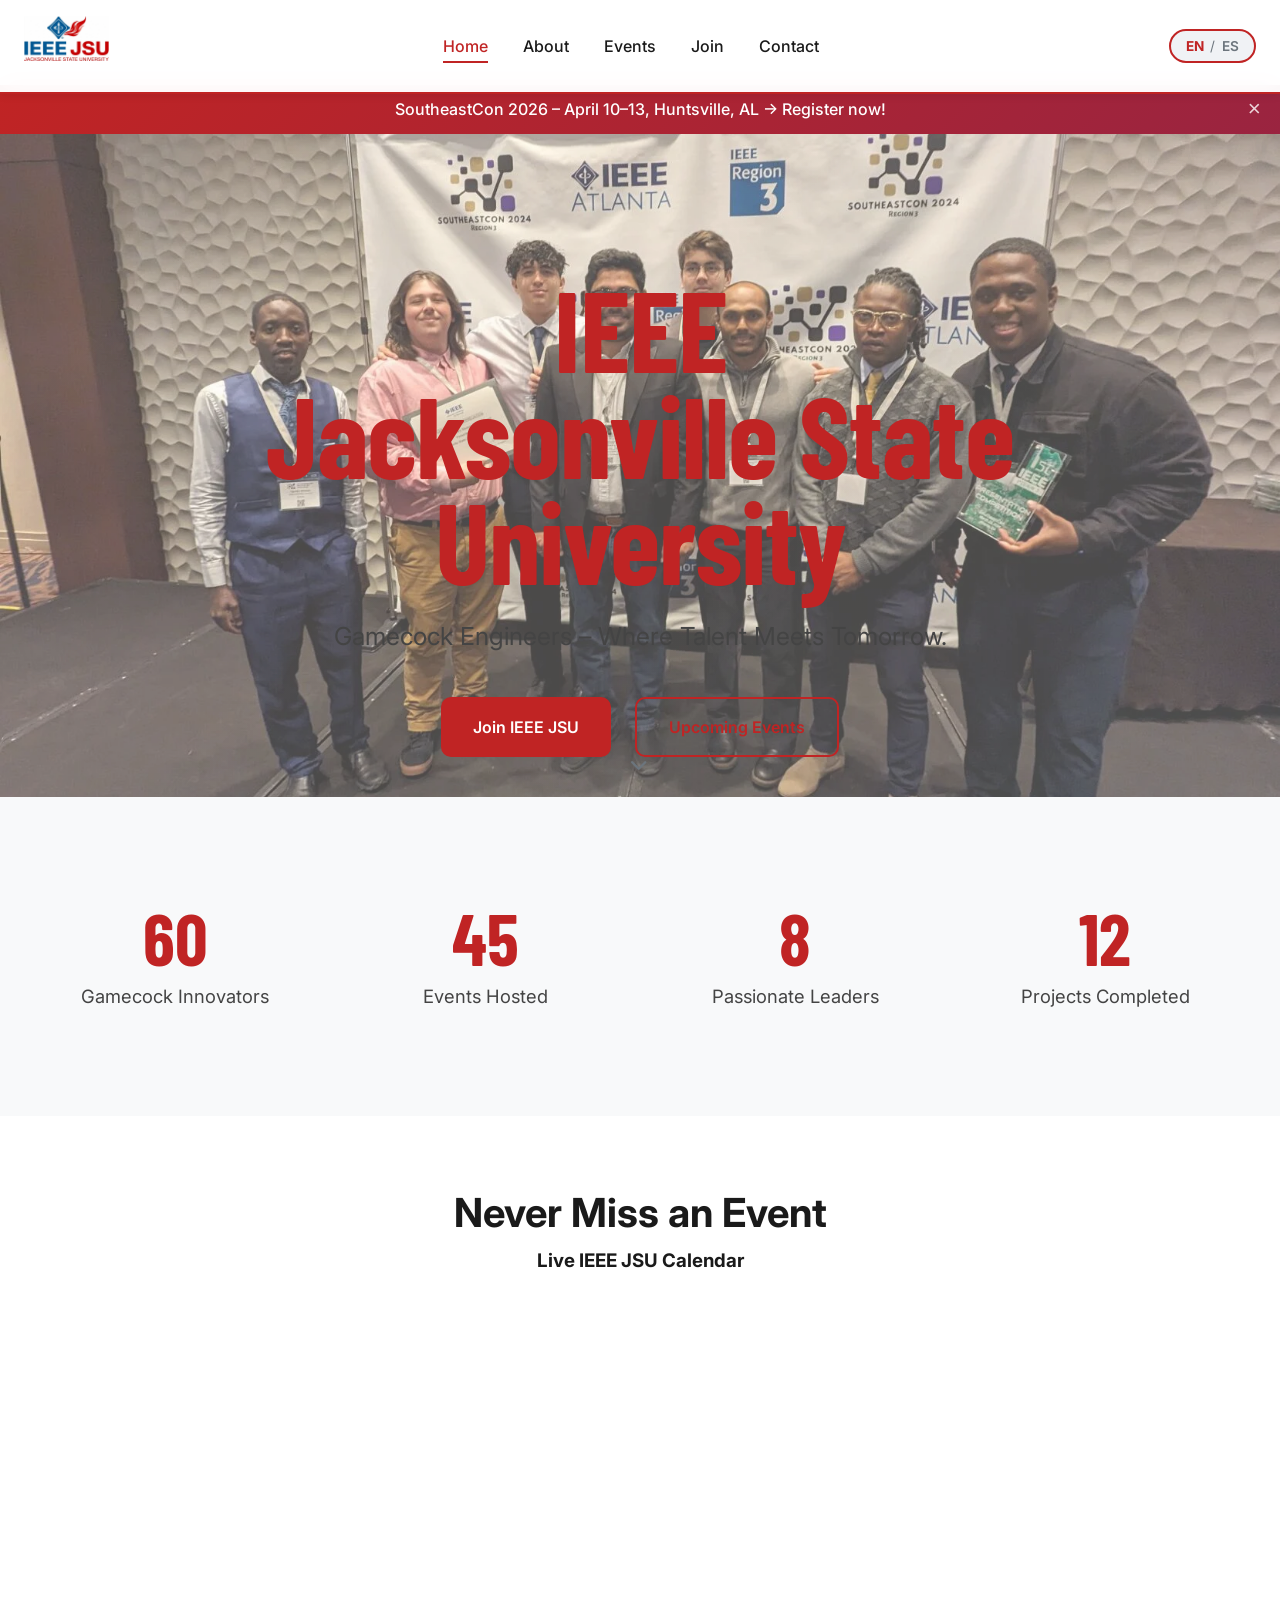
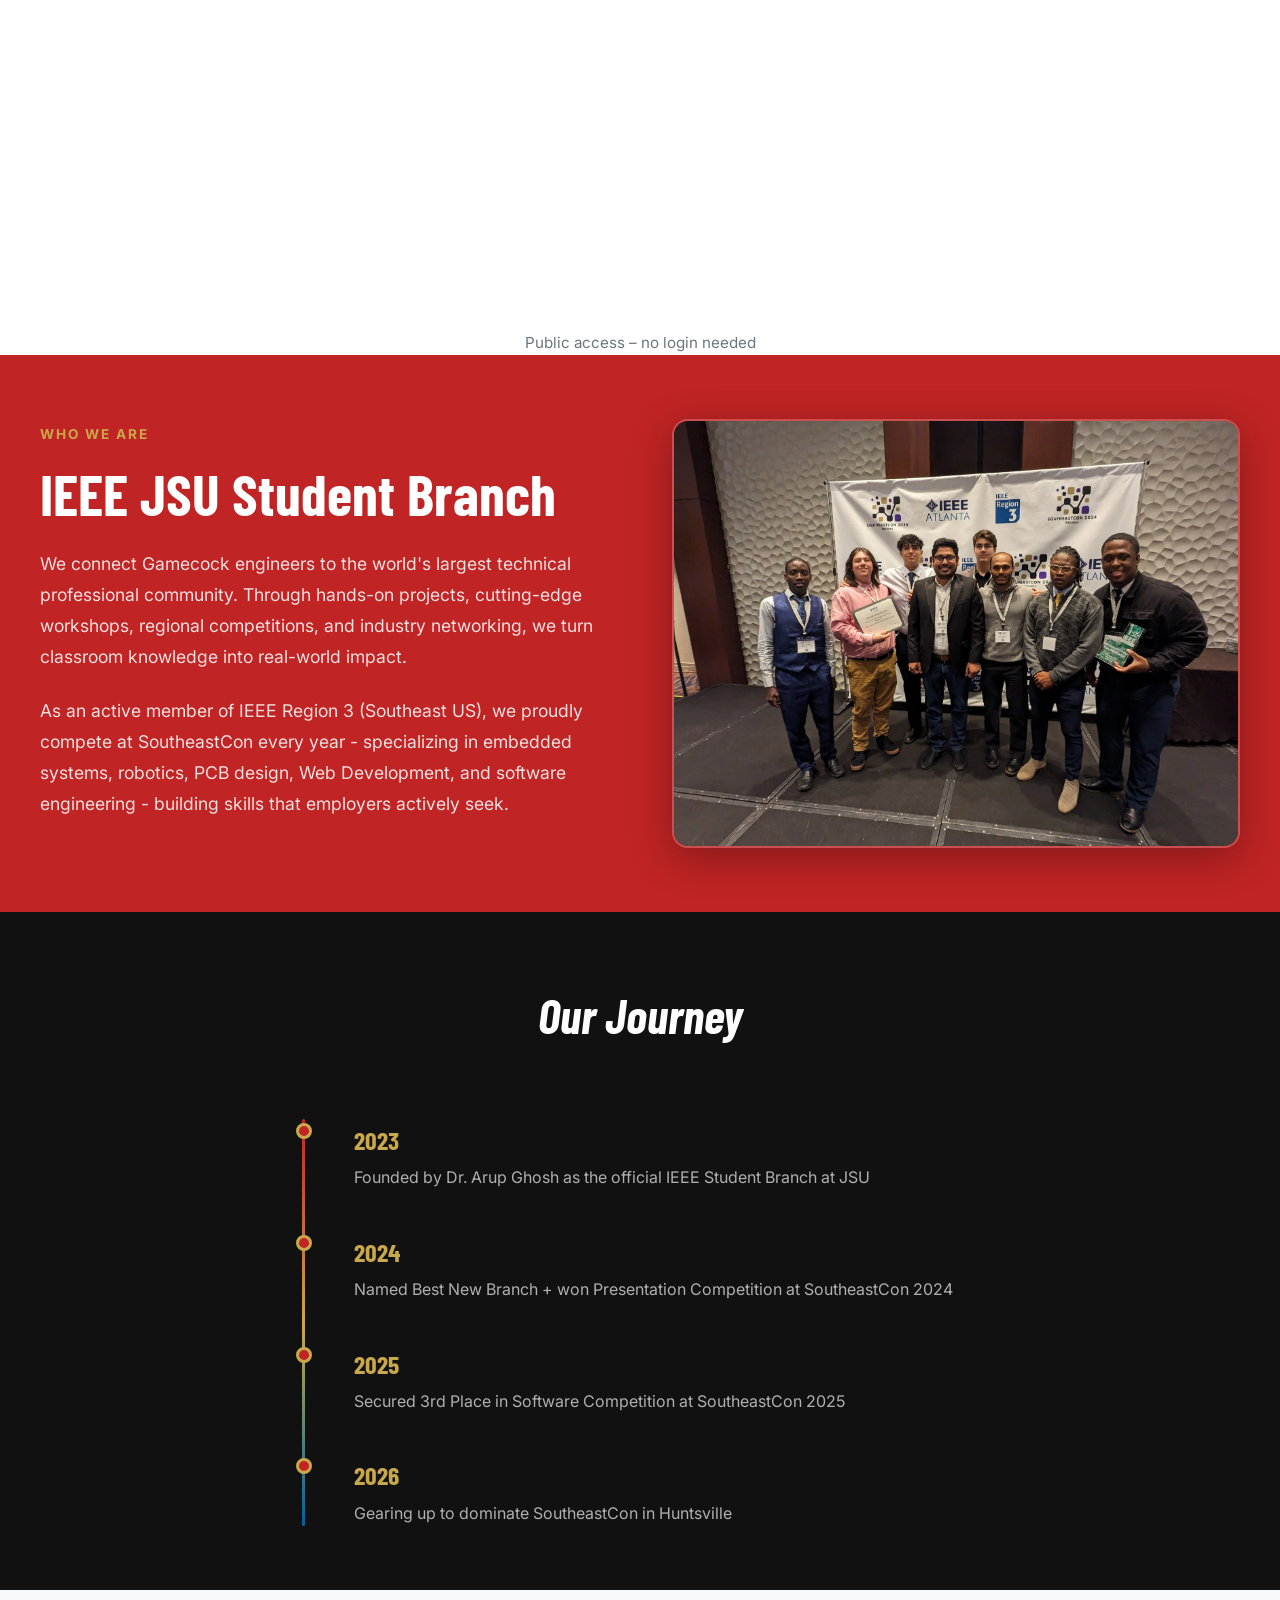
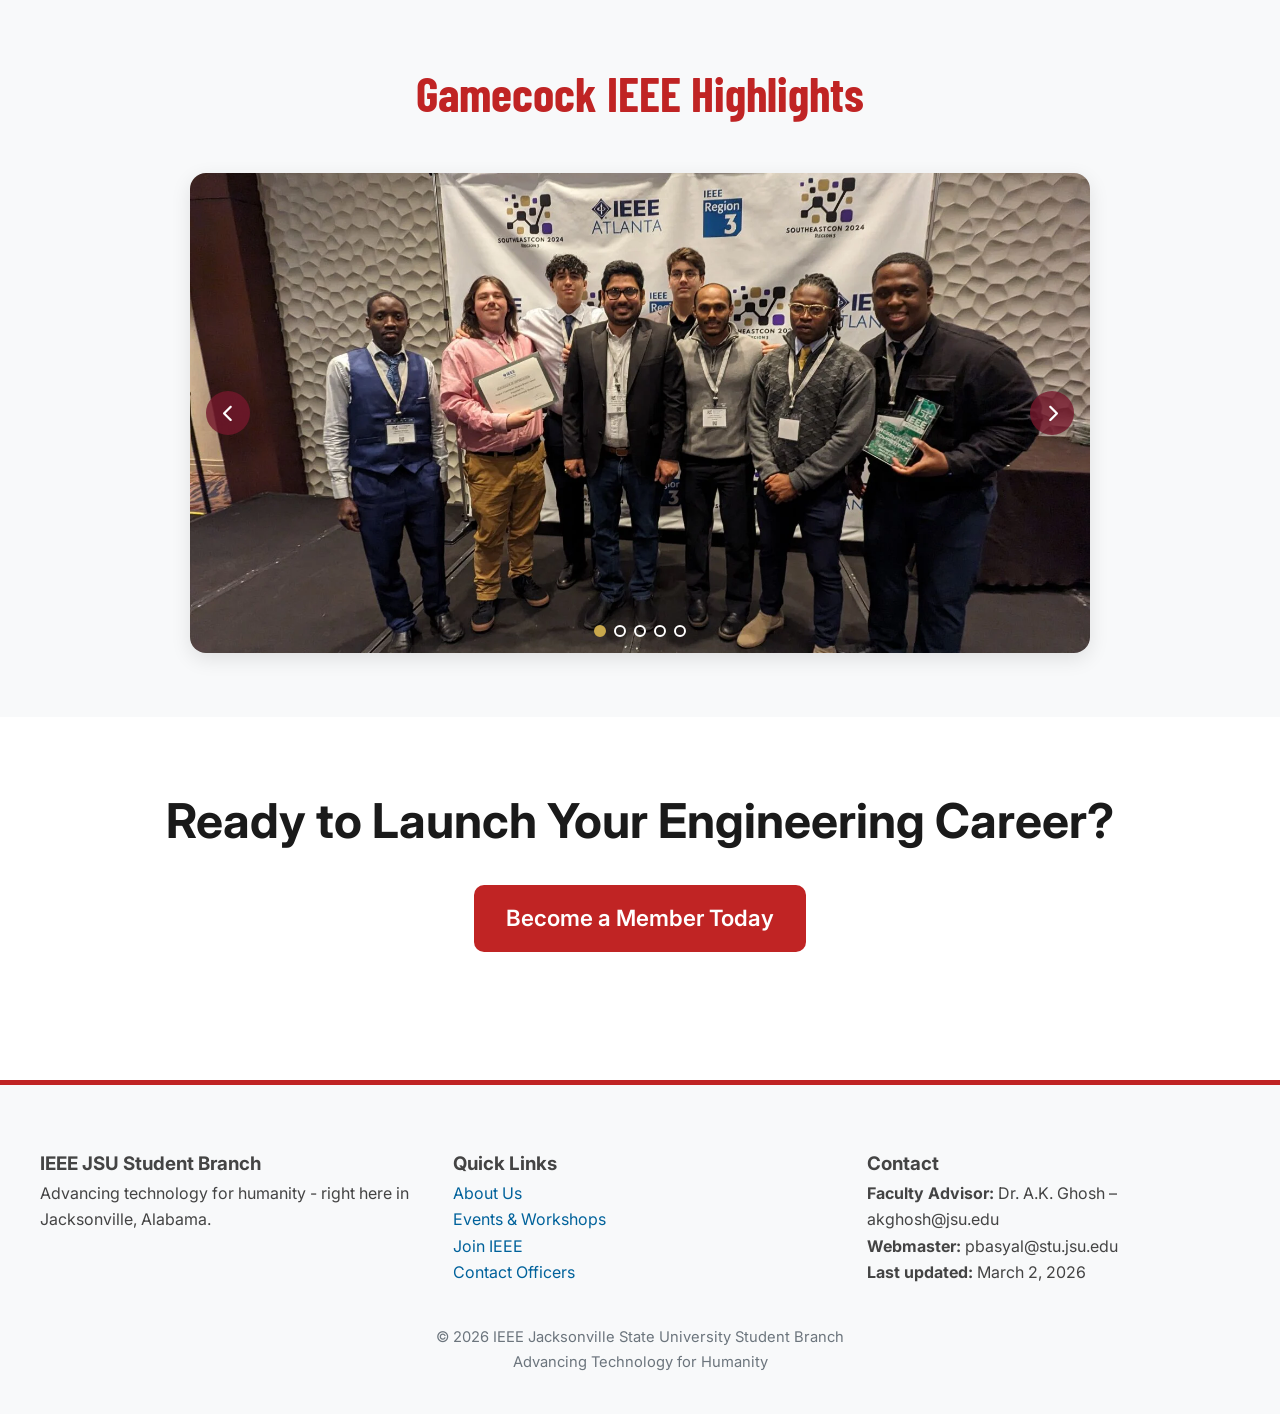
==== commit a5f19064: "Added Officers and Mentor in About Us page" ====
--- a/index.html
+++ b/index.html
@@ -6,12 +6,17 @@
   <title>IEEE JSU Student Branch – Gamecock Engineers</title>
   <link rel="icon" type="image/png" href="/assets/favicon-3.png">
   <meta name="description" content="IEEE Student Branch at Jacksonville State University – advancing technology through innovation, workshops, projects and professional development."/>
+  <meta property="og:title" content="IEEE JSU Student Branch – Gamecock Engineers"/>
+  <meta property="og:description" content="IEEE Student Branch at Jacksonville State University – advancing technology through innovation, workshops, and professional development."/>
+  <meta property="og:url" content="https://jaxstateieee.github.io/"/>
+  <meta property="og:type" content="website"/>
+  <link rel="canonical" href="https://jaxstateieee.github.io/"/>
   <link rel="stylesheet" href="styles.css"/>
   <link rel="stylesheet" href="https://cdnjs.cloudflare.com/ajax/libs/font-awesome/6.5.1/css/all.min.css" integrity="sha512-DTOQO9RWCH3ppGqcWaEA1BIZOC6xxalwEsw9c2QQeAIftl+Vegovlnee1c9QX4TctnWMn13TZye+giMm8e2LwA==" crossorigin="anonymous" referrerpolicy="no-referrer" />
   <link rel="preconnect" href="https://fonts.googleapis.com">
   <link rel="preconnect" href="https://fonts.gstatic.com" crossorigin>
   <link href="https://fonts.googleapis.com/css2?family=Barlow+Condensed:wght@700&family=Inter:wght@400;500;600;700&display=swap" rel="stylesheet">
-  <meta name="google-site-verification" content="Jp9R1VQpu7VXRPRRPzFZSfObmTMbenlpBzWzb6z7C_Y" />
+  <meta name="google-site-verification" content="IyHp6f-V1Mk1R_Qw9VHzlOrS46lyRoVvlvTnWD0fC-E" />
 </head>
 <body>
 
@@ -99,7 +104,7 @@
 <section class="calendar-section">
   <h1 class="fade-up" data-i18n="calendar.heading">Never Miss an Event</h1>
 <h3 data-i18n="calendar.live">Live IEEE JSU Calendar</h3>
-<iframe src="https://calendar.google.com/calendar/embed?src=YOUR_PUBLIC_CALENDAR_ID%40group.calendar.google.com&ctz=America%2FChicago"
+<iframe src="https://calendar.google.com/calendar/embed?src=417ea105f7176b2054610d8eeb1a9aeb452cdad0dfd4c1419b66f2cdfc347d2e%40group.calendar.google.com&ctz=America%2FChicago"
         class="calendar-iframe"
         frameborder="0" scrolling="no"></iframe>
 <p class="calendar-note">
@@ -134,7 +139,7 @@
       <div class="timeline-dot"></div>
       <div class="timeline-content">
         <h3 class="timeline-year" data-i18n="timeline.y2023">2023</h3>
-        <p data-i18n="timeline.d2023">Founded by Dr. A.K. Ghosh as the official IEEE Student Branch at JSU</p>
+        <p data-i18n="timeline.d2023">Founded by Dr. Arup Ghosh as the official IEEE Student Branch at JSU</p>
       </div>
     </div>
     <div class="timeline-item fade-up">
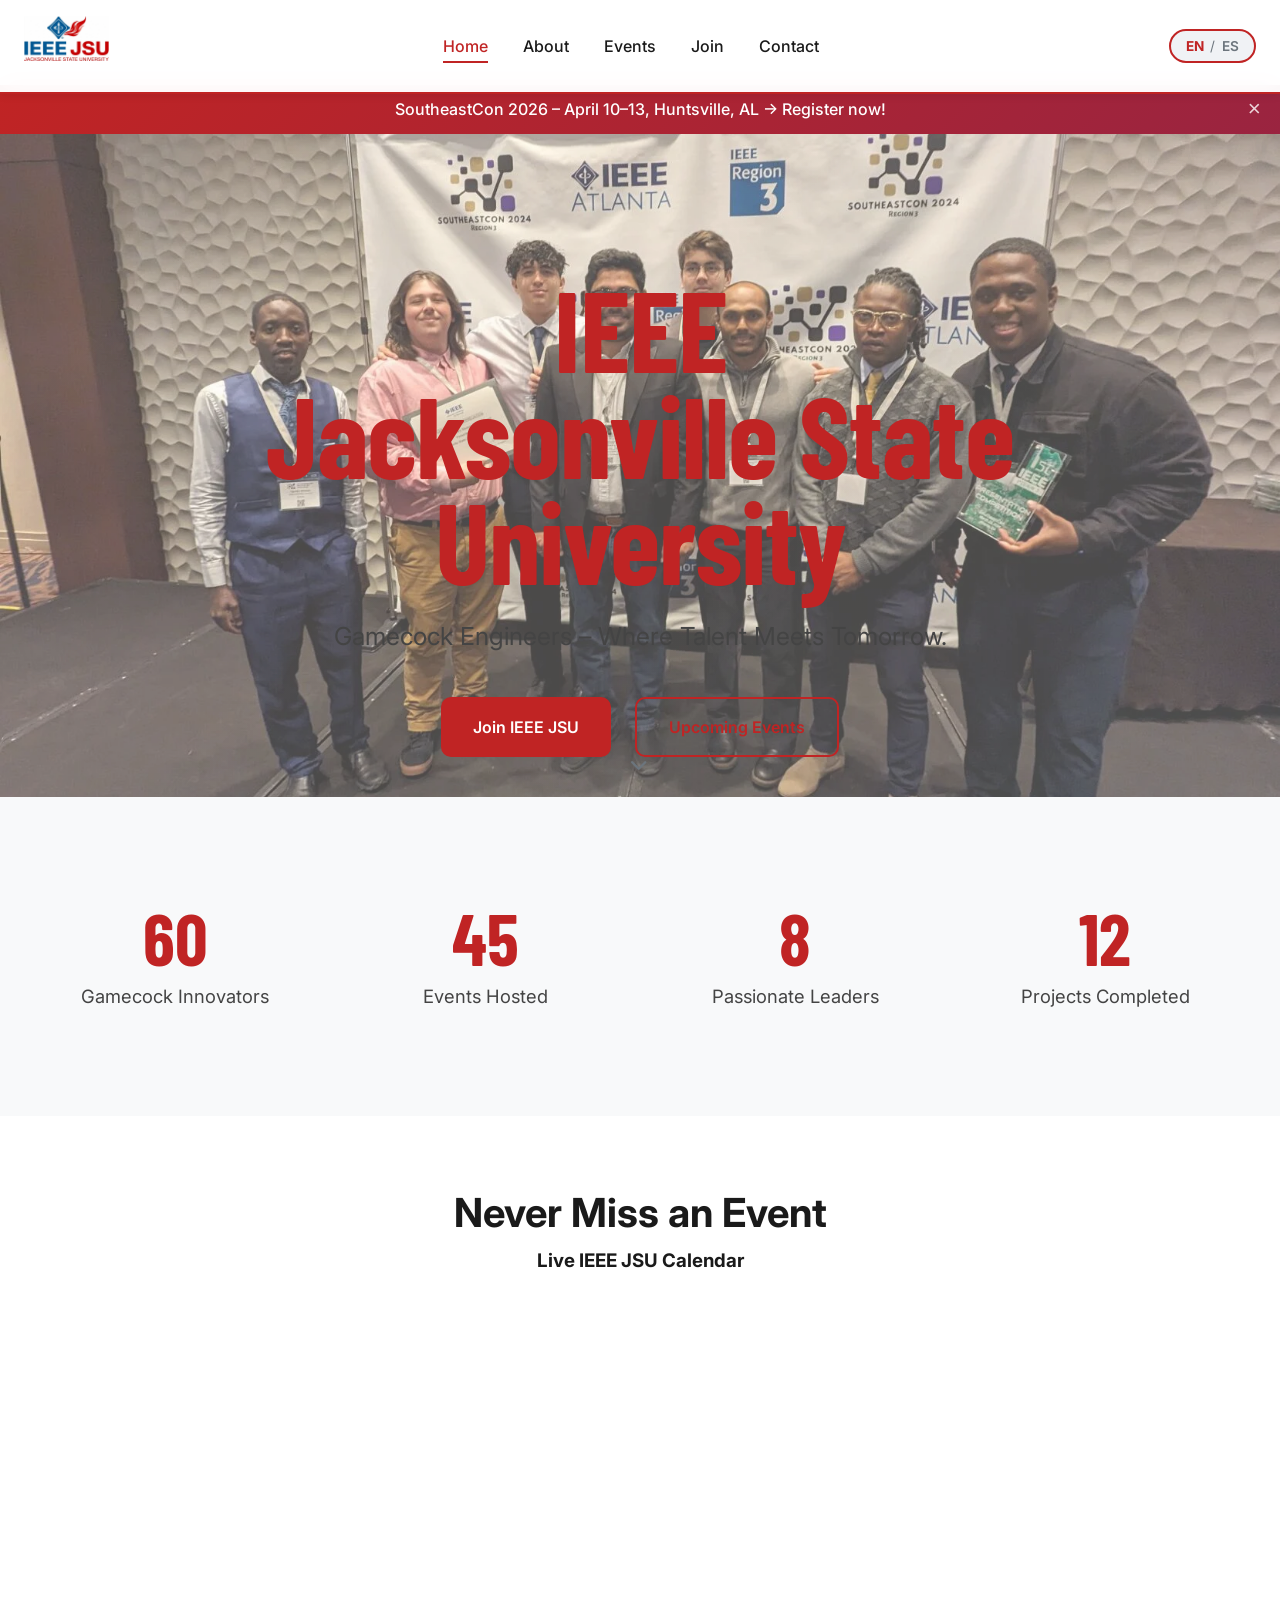
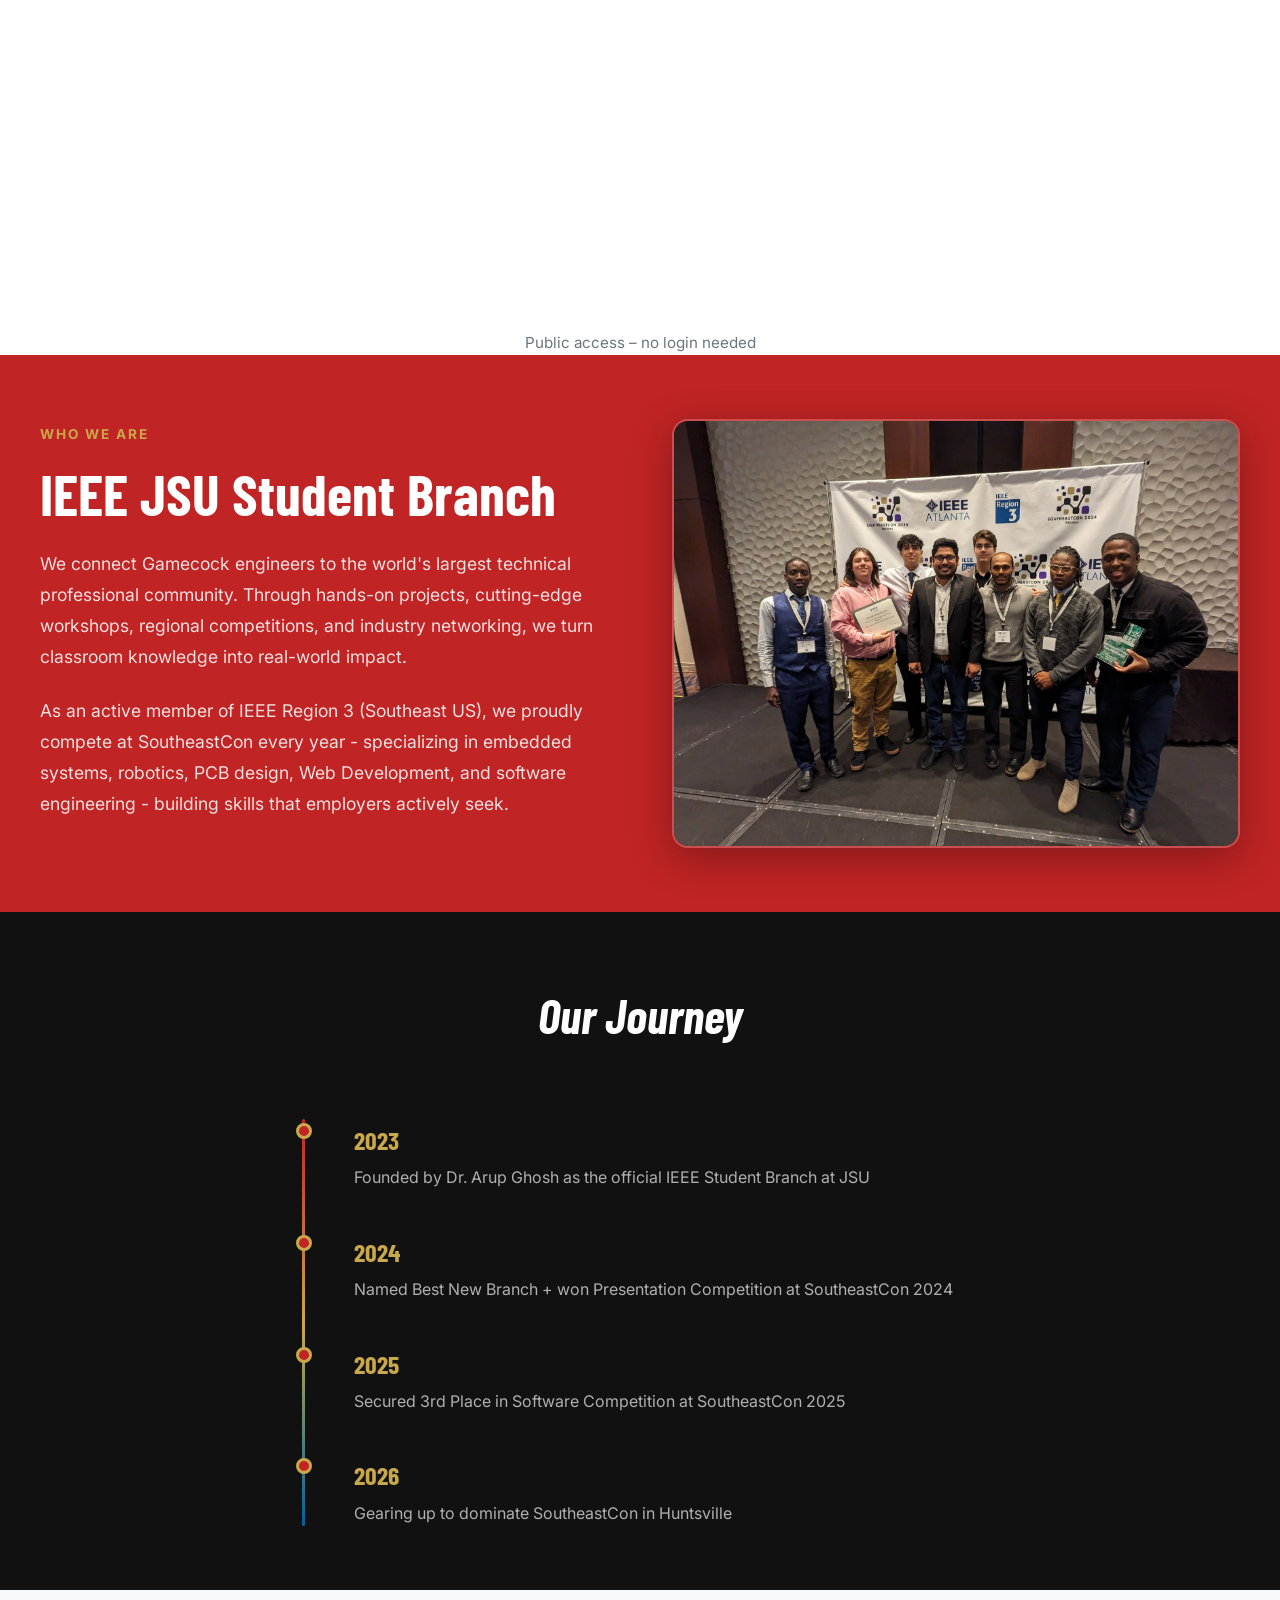
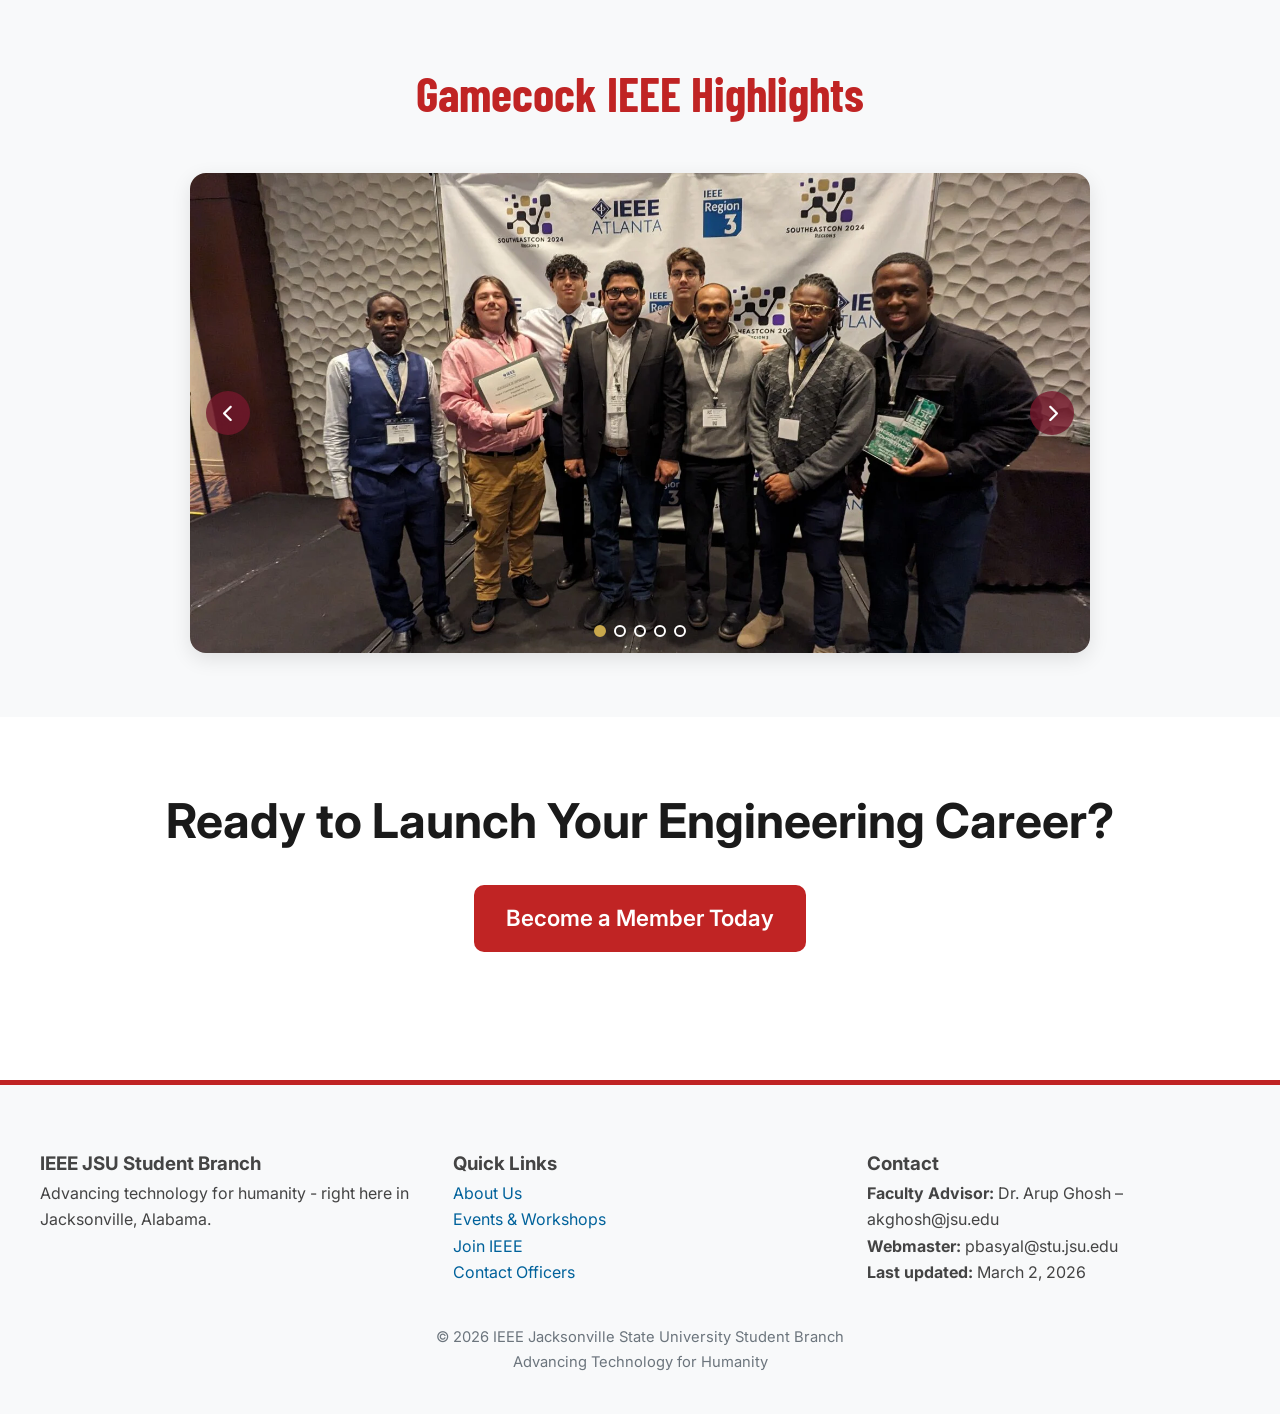
==== commit 346b73c1: "Changed Branch History & Footer text" ====
--- a/index.html
+++ b/index.html
@@ -219,7 +219,7 @@
 
     <div>
       <h3 data-i18n="footer.contactTitle">Contact</h3>
-      <p><strong data-i18n="footer.advisor">Faculty Advisor:</strong> Dr. A.K. Ghosh – akghosh@jsu.edu</p>
+      <p><strong data-i18n="footer.advisor">Faculty Advisor:</strong> Dr. Arup Ghosh – akghosh@jsu.edu</p>
       <p><strong data-i18n="footer.webmaster">Webmaster:</strong> pbasyal@stu.jsu.edu</p>
       <p><strong data-i18n="footer.updated">Last updated:</strong> March 2, 2026</p>
     </div>
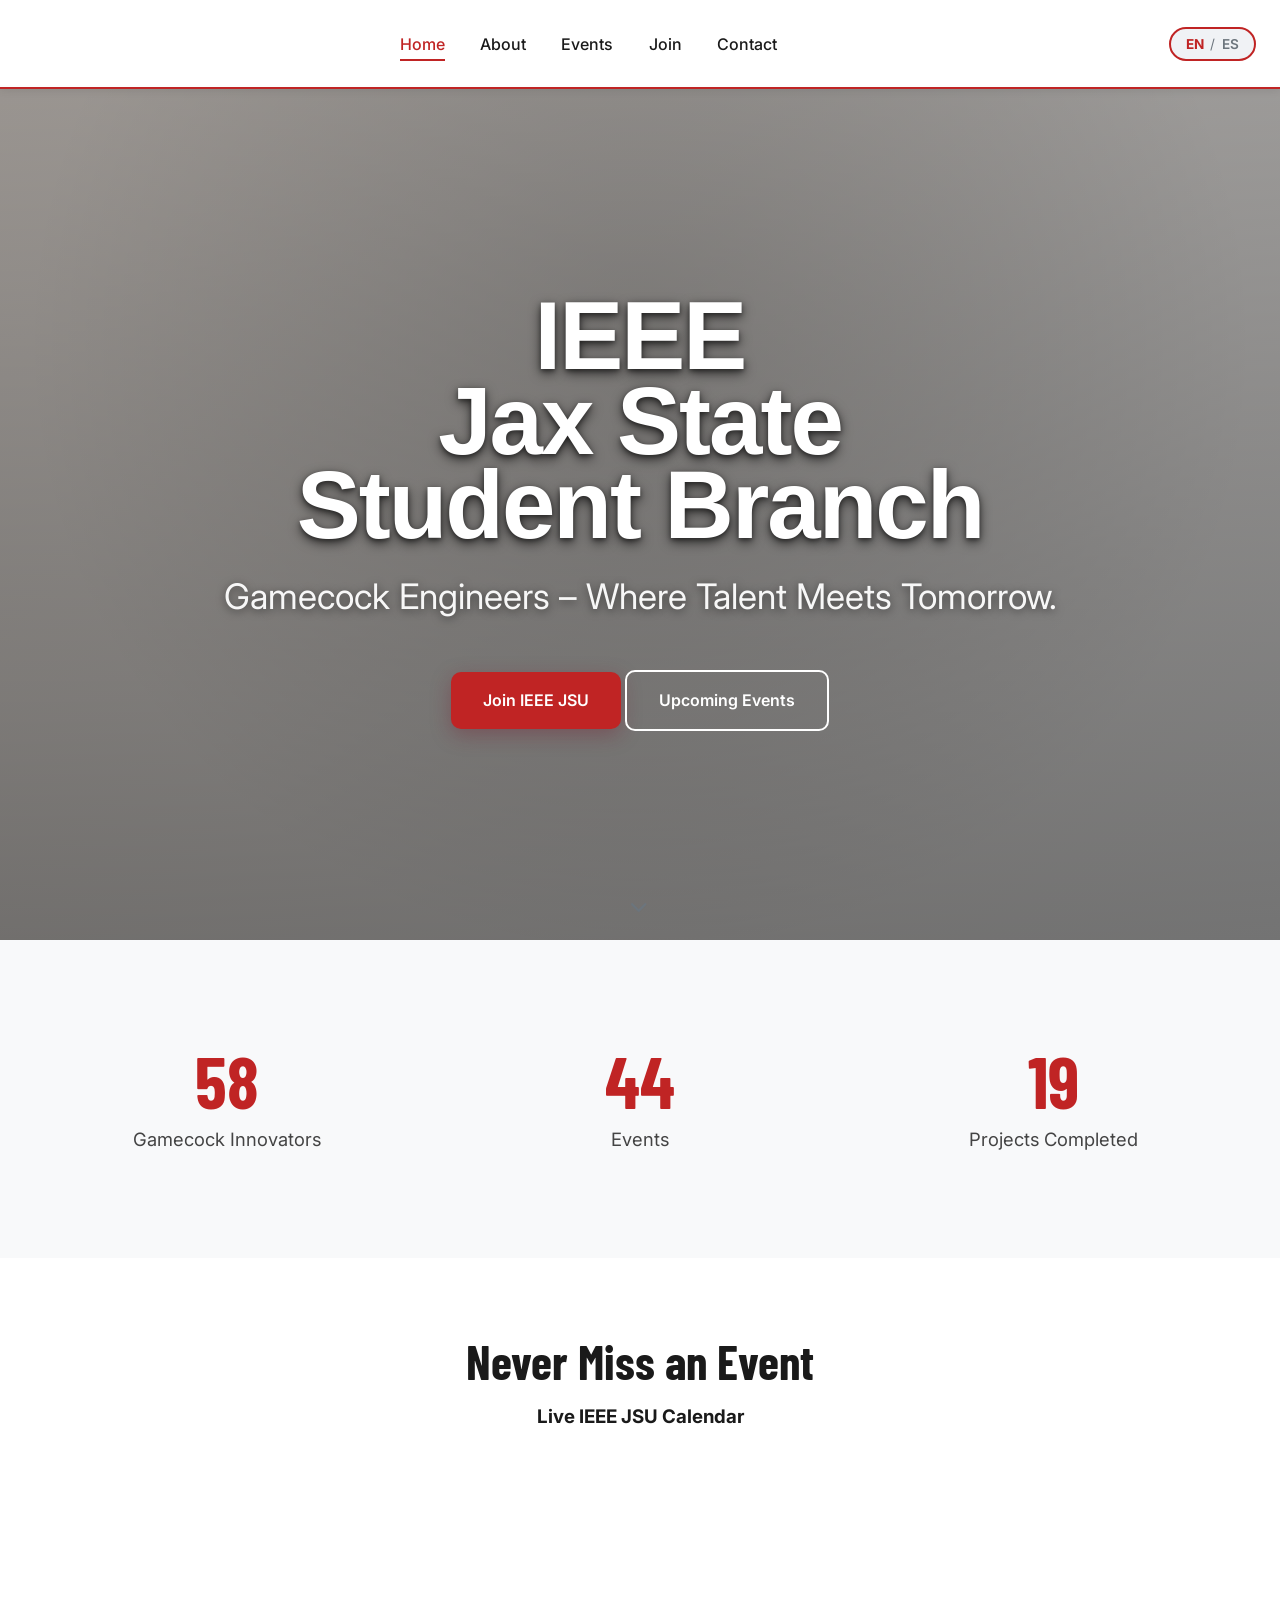
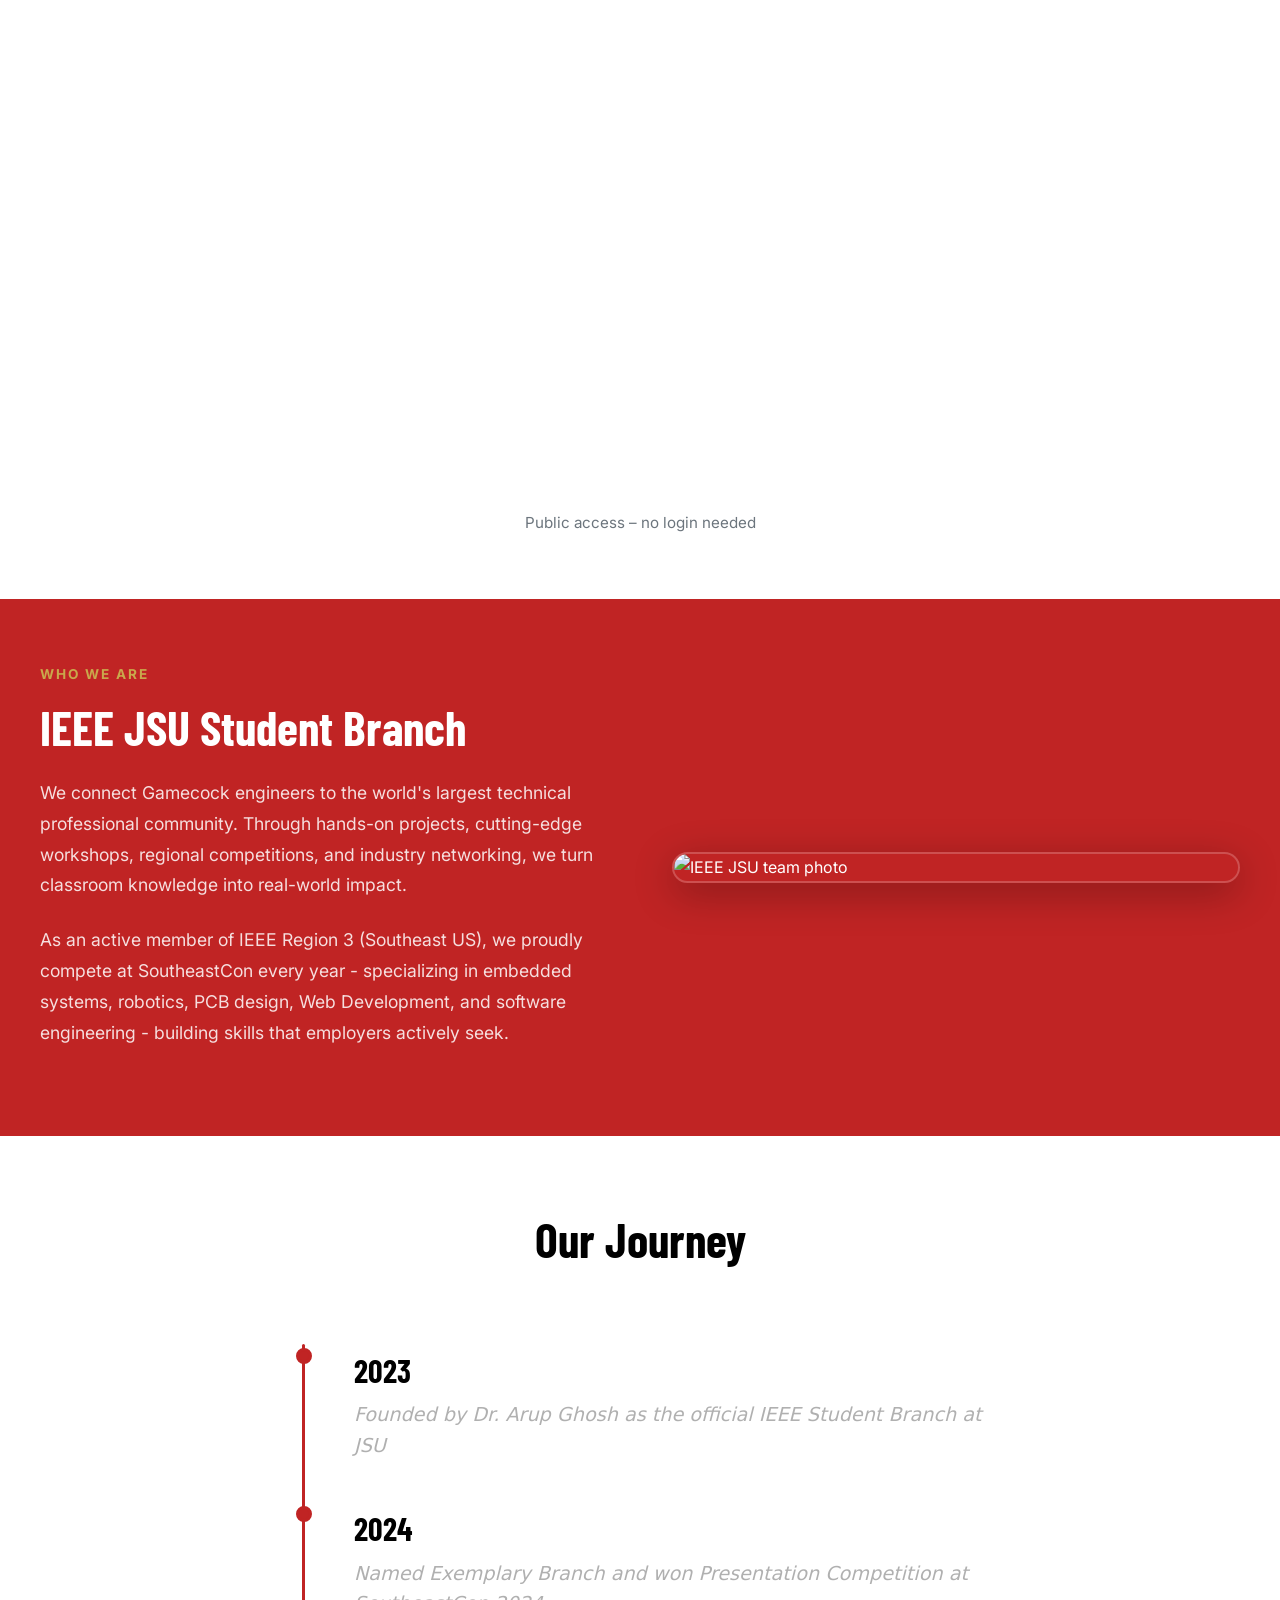
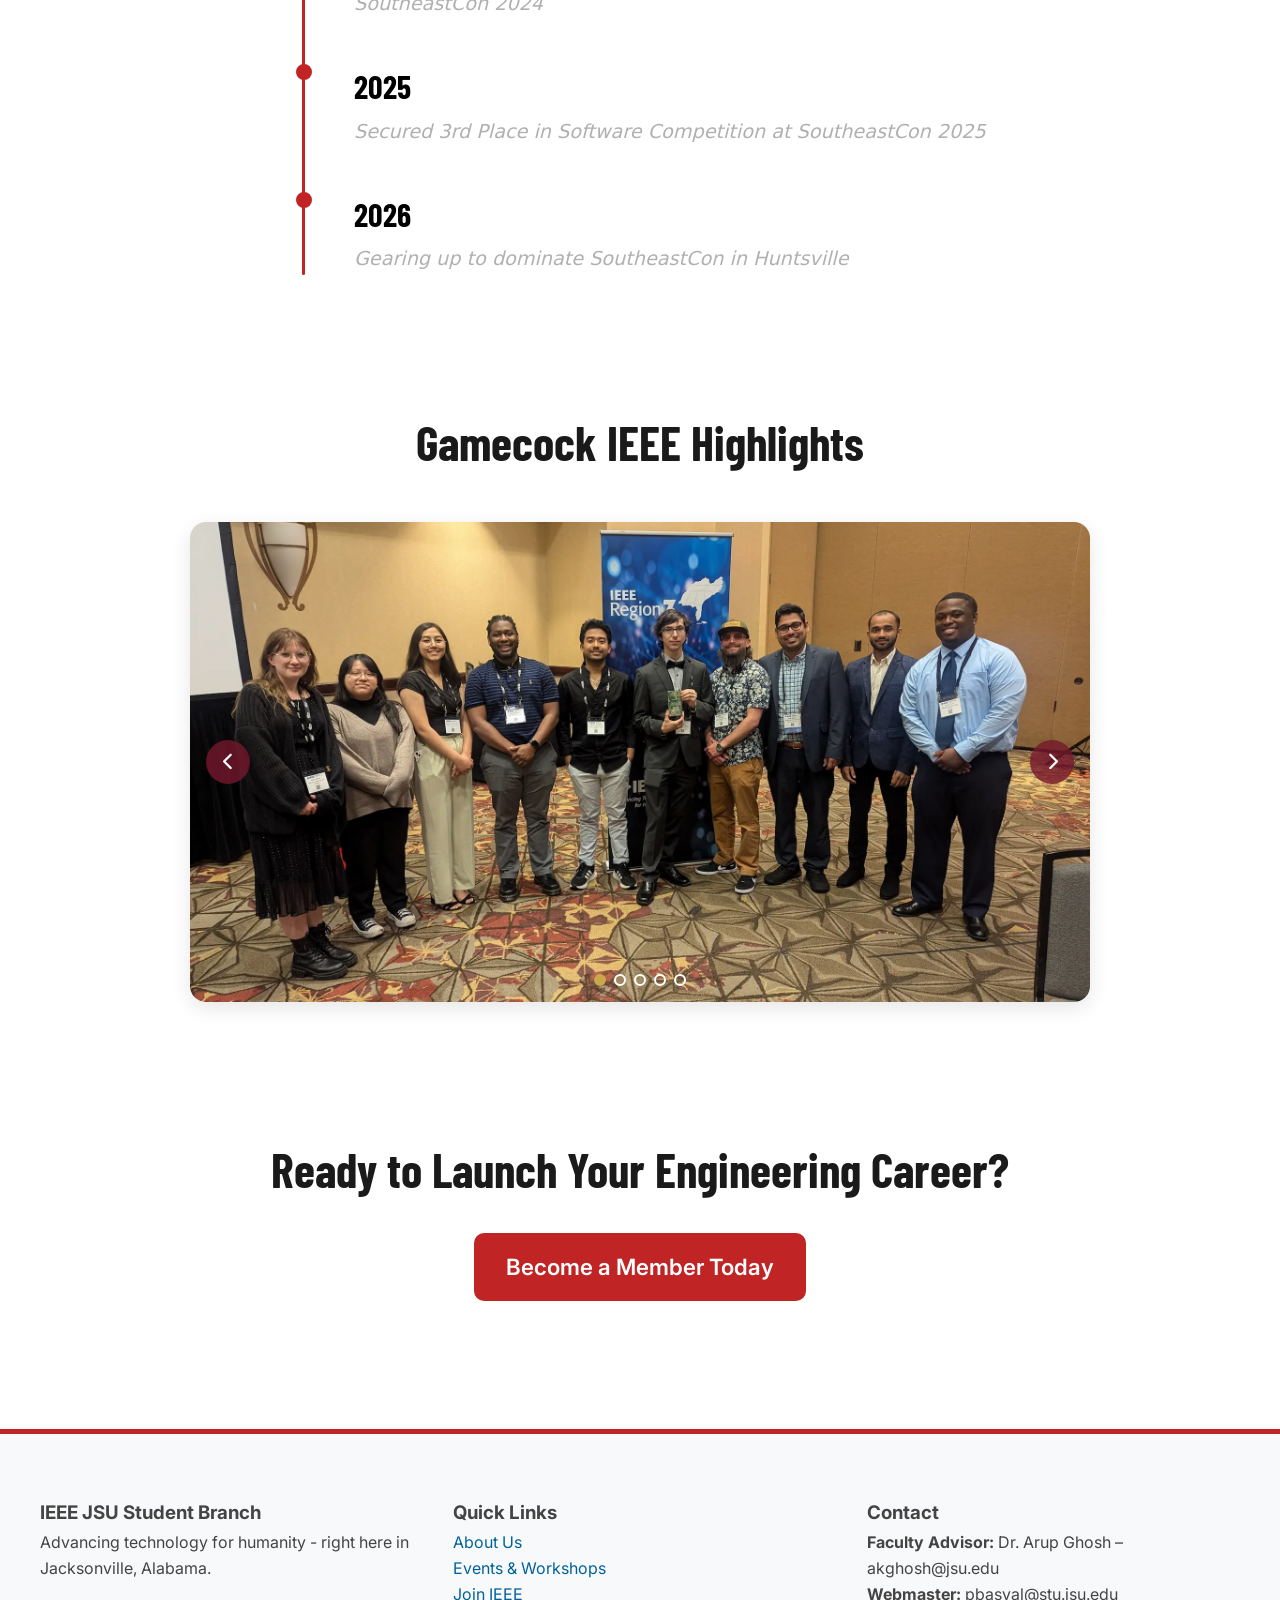
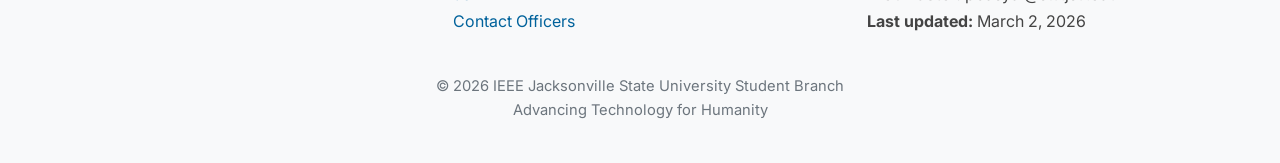
==== commit 796b9720: "Added Gallery Pictures" ====
--- a/index.html
+++ b/index.html
@@ -3,7 +3,7 @@
 <head>
   <meta charset="UTF-8" />
   <meta name="viewport" content="width=device-width, initial-scale=1.0"/>
-  <title>IEEE JSU Student Branch – Gamecock Engineers</title>
+  <title>IEEE Jax State Student Branch</title>
   <link rel="icon" type="image/png" href="/assets/favicon-3.png">
   <meta name="description" content="IEEE Student Branch at Jacksonville State University – advancing technology through innovation, workshops, projects and professional development."/>
   <meta property="og:title" content="IEEE JSU Student Branch – Gamecock Engineers"/>
@@ -24,7 +24,7 @@
 <nav class="navbar">
   <div class="nav-container">
     <a href="index.html" class="brand">
-      <span class="gamecock"><img height="45vh" src="assets/logo-nnn.png" alt=""></span>
+      <span class="gamecock"><img height="45vh" src="assets/logo-new.png" alt=""></span>
     </a>
 
     <button class="hamburger" aria-label="Toggle menu">
@@ -47,28 +47,18 @@
   </div>
 </nav>
 
-<!-- Announcement -->
-<div id="announcement-banner" class="announcement-banner">
-  <div class="announcement-text rotating-text" data-texts='[
-    "SoutheastCon 2026 – April 10–13, Gainesville, FL → Register now!",
-    "Weekly Tech Workshops every Thursday 6PM – Ayers Hall 201",
-    "IEEE Project Competition submissions due March 15th"
-  ]'>
-    SoutheastCon 2026 – April 10–13, Huntsville, AL → Register now!
-  </div>
-  <button class="banner-close" aria-label="Close announcement" data-i18n-aria="banner.close">×</button>
-</div>
-
 <!-- Hero -->
 <section class="hero">
   <div class="hero-content">
-    <h1 data-i18n="hero.title">IEEE<br>Jacksonville State<br>University</h1>
+    <div class="fade-up">
+    <h1 data-i18n="hero.title">IEEE<br>Jax State<br>Student Branch</h1>
     <p class="subtitle" data-i18n="hero.subtitle">Gamecock Engineers – Where Talent Meets Tomorrow.</p>
 
     <div class="hero-buttons">
       <a href="members.html" class="btn btn-primary" data-i18n="hero.join">Join IEEE JSU</a>
       <a href="events.html" class="btn btn-outline" data-i18n="hero.events">Upcoming Events</a>
     </div>
+    </div>
   </div>
   <span class="scroll-indicator"><i class="fas fa-chevron-down"></i></span>
 </section>
@@ -78,22 +68,19 @@
   <div class="stagger-parent stats-grid">
     
     <div class="stat-item stagger-child">
-      <div class="stat-number" data-target="60">0</div>
+      <div class="stat-number" data-target="60+">0</div>
       <p class="stat-label" data-i18n="stats.members">Gamecock Innovators</p>
     </div>
     
     <div class="stat-item stagger-child">
-      <div class="stat-number" data-target="45">0</div>
-      <p class="stat-label" data-i18n="stats.events">Events Hosted</p>
-    </div>
+      <div class="stat-number" data-target="45+">0</div>
+      <p class="stat-label" data-i18n="stats.events">Events </p>
+    </div>
+    
+    
     
     <div class="stat-item stagger-child">
-      <div class="stat-number" data-target="8">0</div>
-      <p class="stat-label" data-i18n="stats.officers">Passionate Leaders</p>
-    </div>
-    
-    <div class="stat-item stagger-child">
-      <div class="stat-number" data-target="12">0</div>
+      <div class="stat-number" data-target="20+">0</div>
       <p class="stat-label" data-i18n="stats.projects">Projects Completed</p>
     </div>
     
@@ -126,7 +113,7 @@
       </p>
     </div>
     <div class="about-feature__image slide-right">
-      <img src="assets/jsu-computer-science-students-win-awards-at-confer_198loHt.webp" alt="IEEE JSU team photo" loading="lazy">
+      <img src="assets/Homepage_AboutUs.webp" alt="IEEE JSU team photo" loading="lazy">
     </div>
   </div>
 </section>
@@ -146,7 +133,7 @@
       <div class="timeline-dot"></div>
       <div class="timeline-content">
         <h3 class="timeline-year" data-i18n="timeline.y2024">2024</h3>
-        <p data-i18n="timeline.d2024">Named Best New Branch + won Presentation Competition at SoutheastCon 2024</p>
+        <p data-i18n="timeline.d2024">Named Exemplary Branch and won Presentation Competition at SoutheastCon 2024</p>
       </div>
     </div>
     <div class="timeline-item fade-up">
@@ -172,19 +159,19 @@
   <div class="gallery-carousel">
     <div class="gallery-track">
       <div class="gallery-slide active">
-        <img src="assets/jsu-computer-science-students-win-awards-at-confer_198loHt.webp" alt="IEEE JSU Photo 1" loading="lazy">
-      </div>
-      <div class="gallery-slide">
-        <img src="assets/jsu-computer-science-students-win-awards-at-confer_198loHt.webp" alt="IEEE JSU Photo 2" loading="lazy">
-      </div>
-      <div class="gallery-slide">
-        <img src="assets/jsu-computer-science-students-win-awards-at-confer_198loHt.webp" alt="IEEE JSU Photo 3" loading="lazy">
-      </div>
-      <div class="gallery-slide">
-        <img src="assets/jsu-computer-science-students-win-awards-at-confer_198loHt.webp" alt="IEEE JSU Photo 4" loading="lazy">
-      </div>
-      <div class="gallery-slide">
-        <img src="assets/jsu-computer-science-students-win-awards-at-confer_198loHt.webp" alt="IEEE JSU Photo 5" loading="lazy">
+        <img src="assets/Gallery-_Picture-1.webp" alt="IEEE JSU Photo 1" loading="lazy">
+      </div>
+      <div class="gallery-slide">
+        <img src="assets/Gallery-_Picture-2.webp" alt="IEEE JSU Photo 2" loading="lazy">
+      </div>
+      <div class="gallery-slide">
+        <img src="assets/Gallery-_Picture-3.webp" alt="IEEE JSU Photo 3" loading="lazy">
+      </div>
+      <div class="gallery-slide">
+        <img src="assets/Gallery-_Picture-4.webp" alt="IEEE JSU Photo 4" loading="lazy">
+      </div>
+      <div class="gallery-slide">
+        <img src="assets/Gallery-_Picture-5.webp" alt="IEEE JSU Photo 5" loading="lazy">
       </div>
     </div>
     <button class="gallery-arrow gallery-prev" aria-label="Previous"><i class="fas fa-chevron-left"></i></button>
--- a/styles.css
+++ b/styles.css
@@ -215,70 +215,142 @@
 
 .announcement-banner.hidden { display: none; }
 
+
+/* ────────────────────────────────────────────────
+   Page Specific Hero images
+───────────────────────────────────────────────── */
+
+/* Home */
+.hero::after {
+  background: url("/assets/hero-images/Home_Hero_Image.webp") center / cover no-repeat !important;
+  opacity: 0.9;
+  z-index: 0;
+}
+
+/* About Us */
+body:has(.about-main) .page-header::after {
+  background: url("/assets/Homepage_AboutUs.webp") center / cover no-repeat !important;
+  opacity: 0.9;
+  z-index: 0;
+}
+
+/* Events */
+body:has(.ev-section) .page-header::after {
+  background: url("/assets/hero-images/Events_Hero_Image.webp") center / cover no-repeat !important;
+  opacity: 0.9;
+  z-index: 0;
+}
+
+/* Members/Join */
+body:has(.members-main) .page-header::after {
+  background: url("/assets/hero-images/JoinP_Hero_Image.webp") center / cover no-repeat !important;
+  opacity: 0.9;
+  z-index: 0;
+}
+
+/* Contact */
+body:has(.contact-main) .page-header::after {
+  background: url("/assets/hero-images/Contact_Hero_image.webp") center / cover no-repeat !important;
+  opacity: 0.9;
+  z-index: 0;
+}
+
+/* Fallback if body class missing */
+.page-header::after:not(:has(body:has(.hero))) {
+  background: none !important;
+  opacity: 0 !important;
+}
+
+
 /* ────────────────────────────────────────────────
    Hero / Page Header
 ───────────────────────────────────────────────── */
-
 
 .hero,
 .page-header {
-  min-height: 70vh;
+  min-height: 95vh;                    /* taller for impact */
   background: linear-gradient(135deg, #f8f0e9 0%, #ffffff 100%);
+  position: relative;
   display: flex;
-  padding-top: 100px;
   align-items: center;
-  position: relative;
+  justify-content: center;
   overflow: hidden;
   width: 100%;
-  max-width: 100vw;
-}
-
+}
+
+/* Stronger, cleaner overlay + vignette for focus */
 .hero::before,
 .page-header::before {
   content: "";
   position: absolute;
   inset: 0;
-  background: url("/assets/jsu-computer-science-students-win-awards-at-confer_198loHt.webp") center / cover no-repeat;
-  opacity: 0.7;
-}
-
-.hero-content {
+  background: 
+    linear-gradient(to bottom, rgba(0,0,0,0.38) 0%, rgba(0,0,0,0.55) 100%),
+    radial-gradient(circle at 50% 30%, rgba(0,0,0,0.15) 0%, transparent 70%);
+  z-index: 1;
+}
+
+/* Actual background image – lower opacity, more controlled */
+.hero::after,
+.page-header::after {
+  content: "";
+  position: absolute;
+  inset: 0;  opacity: 0.9;                       /* was 0.7 → lowered for text legibility */
+  z-index: 0;
+}
+
+.hero-content,
+.page-header .hero-content {
   position: relative;
   z-index: 2;
   text-align: center;
-  max-width: 960px;
-  margin: 0 auto;
-  padding: var(--space-lg);
-}
-
+  max-width: 1100px;
+  padding: 0 5%;
+  color: white;                        /* force white text for max contrast */
+}
+
+/* Hero heading – bigger, bolder, with subtle shadow for pop */
 .hero h1,
 .page-header h1 {
   font-family: 'Barlow Condensed', sans-serif;
-  font-size: clamp(3.8rem, 9vw, 8.5rem);
-  color: var(--jsu-maroon);
-  margin-bottom: var(--space-md);
-  line-height: 0.92;
-  letter-spacing: -1px;
-}
-
+  font-size: clamp(4.8rem, 10vw, 6rem);
+  font-weight: 800;
+  color: white;
+  margin-bottom: 1.2rem;
+  line-height: 0.88;
+  letter-spacing: -2px;
+  text-shadow: 
+    0 4px 12px rgba(0,0,0,0.65),
+    0 2px 4px rgba(0,0,0,0.4);
+}
+
+/* Subtitle – larger, cleaner */
 .hero .subtitle,
 .page-header .subtitle {
-  font-size: 1.55rem;
-  max-width: 760px;
-  margin: 0 auto var(--space-lg);
-  color: var(--text-secondary);
-}
-
-/* ────────────────────────────────────────────────
-   Hero Buttons
-───────────────────────────────────────────────── */
-
-.hero-buttons {
-  margin-top: var(--space-lg);
-  display: flex;
-  gap: var(--space-md);
-  justify-content: center;
-  flex-wrap: wrap;
+  font-size: clamp(1.6rem, 4vw, 2.2rem);
+  max-width: 880px;
+  margin: 0 auto 2.8rem;
+  color: rgba(255,255,255,0.95);
+  font-weight: 400;
+  text-shadow: 0 2px 8px rgba(0,0,0,0.5);
+}
+
+/* Buttons – high contrast, gold + white variant */
+.hero-buttons .btn-primary {
+  background: var(--jsu-maroon);
+  color: white;
+  box-shadow: 0 6px 20px rgba(117,24,44,0.35);
+}
+
+.hero-buttons .btn-outline {
+  border: 2px solid white;
+  color: white;
+  background: transparent;
+}
+
+.hero-buttons .btn-outline:hover {
+  background: white;
+  color: var(--jsu-maroon);
 }
 
 @media (max-width: 480px) {
@@ -325,15 +397,18 @@
 
 .calendar-section {
   margin-top: var(--space-xl);
+  margin-bottom: var(--space-xl);
   text-align: center;
   padding: 0 var(--space-md);
 }
 
 .calendar-section h1 {
-  font-size: clamp(1.4rem, 4vw, 2.5rem);
+  font-family: 'Barlow Condensed', sans-serif;
+  font-size: clamp(2rem, 4vw, 3rem);
 }
 
 .calendar-iframe {
+  margin-top: var(--space-md);
   border: 0;
   width: 90%;
   height: 70vh;
@@ -362,6 +437,7 @@
 }
 
 .cta-section h2 {
+  font-family: 'Barlow Condensed', sans-serif;
   font-size: clamp(1.6rem, 5vw, 3rem);
   margin-bottom: var(--space-md);
 }
@@ -463,7 +539,7 @@
 
 .about-main {
   padding: var(--space-xl) var(--space-lg);
-  max-width: 1400px;
+  max-width: 1300px;
   margin: 0 auto;
 }
 
@@ -473,7 +549,7 @@
 }
 
 /* ────────────────────────────────────────────────
-   About Feature Section (dark)
+   About Feature Section
 ───────────────────────────────────────────────── */
 
 .about-feature {
@@ -503,7 +579,7 @@
 
 .about-feature__heading {
   font-family: 'Barlow Condensed', sans-serif;
-  font-size: clamp(2.4rem, 5vw, 3.6rem);
+  font-size: clamp(2rem, 4vw, 3rem);
   color: #fff;
   margin-bottom: var(--space-md);
   line-height: 1.1;
@@ -528,6 +604,23 @@
   height: 100%;
   object-fit: cover;
   display: block;
+}
+
+.about-section h2 {
+  margin-top: 0.5vh;
+  font-family: 'Barlow Condensed', sans-serif;
+  font-size: clamp(2rem, 4vw, 3rem);
+  color: var(--text-primary);
+  margin-bottom: var(--space-md);
+}
+
+.about-section li {
+  margin-left: 2em;
+  margin-top: 1em;
+}
+
+.about-section ul{
+  margin-bottom: 2em;
 }
 
 @media (max-width: 768px) {
@@ -606,7 +699,7 @@
 .ev-heading {
   font-family: 'Barlow Condensed', sans-serif;
   font-size: clamp(2.5rem, 5vw, 3.5rem);
-  color: var(--jsu-maroon);
+  color: var(--text-primary);
   font-style: italic;
   margin-bottom: var(--space-lg);
 }
@@ -925,7 +1018,7 @@
   display: grid;
   grid-template-columns: repeat(auto-fit, minmax(260px, 1fr));
   gap: var(--space-lg);
-  max-width: 1400px;
+  max-width: 1300px;
   margin: 0 auto;
 }
 
@@ -946,7 +1039,9 @@
   font-size: 0.92rem;
 }
 
-/* ── Officers Section (Flip Cards) ─────────────────────────── */
+/* ────────────────────────────────────────────────
+  Officers Section (Flip Cards) 
+───────────────────────────────────────────────── */
 .officers { background: var(--surface); }
 
 .officers__grid {
@@ -997,7 +1092,7 @@
 
 .officer-card__position-bar {
   background: var(--jsu-maroon);
-  color: var(--jsu-white);
+  color: var(--text-light);
   font-family: 'Barlow Condensed', sans-serif;
   font-size: 0.85rem;
   letter-spacing: 0.1em;
@@ -1217,7 +1312,7 @@
 ───────────────────────────────────────────────── */
 
 .timeline-section {
-  background: #111;
+  background: var(--bg-primary);
   padding: var(--space-xl) var(--space-lg);
   text-align: center;
 }
@@ -1225,9 +1320,9 @@
 .timeline-heading {
   font-family: 'Barlow Condensed', sans-serif;
   font-size: clamp(2rem, 4vw, 3rem);
-  color: #ffffff;
+  color: #000000;
   margin-bottom: var(--space-xl);
-  font-style: italic;
+  font-weight: bold;
 }
 
 .timeline {
@@ -1246,7 +1341,7 @@
   top: 0;
   bottom: 0;
   width: 3px;
-  background: linear-gradient(to bottom, var(--jsu-maroon), var(--jsu-gold), var(--ieee-blue));
+  background: var(--jsu-maroon);;
   border-radius: 2px;
 }
 
@@ -1269,22 +1364,23 @@
   height: 16px;
   border-radius: 50%;
   background: var(--jsu-maroon);
-  border: 3px solid var(--jsu-gold);
+  border: 3px solid var(--jsu-maroon);
   z-index: 2;
 }
 
 .timeline-year {
   font-family: 'Barlow Condensed', sans-serif;
-  font-size: 1.6rem;
+  font-size: 2rem;
   font-weight: 700;
-  color: var(--jsu-gold);
+  color: #000000;
   margin-bottom: 0.25rem;
 }
 
 .timeline-content p {
   color: #b0b0b0;
-  font-size: 1rem;
+  font-size: 1.2rem;
   line-height: 1.6;
+  font-style: italic;
 }
 
 @media (max-width: 768px) {
@@ -1310,14 +1406,14 @@
 
 .gallery-section {
   padding: var(--space-xl) var(--space-lg);
-  background: var(--bg-secondary);
+  background: var(--bg-primary);
   text-align: center;
 }
 
 .gallery-title {
   font-family: 'Barlow Condensed', sans-serif;
   font-size: clamp(2rem, 4vw, 3rem);
-  color: var(--jsu-maroon);
+  color: var(--text-primary);
   margin-bottom: var(--space-lg);
 }
 
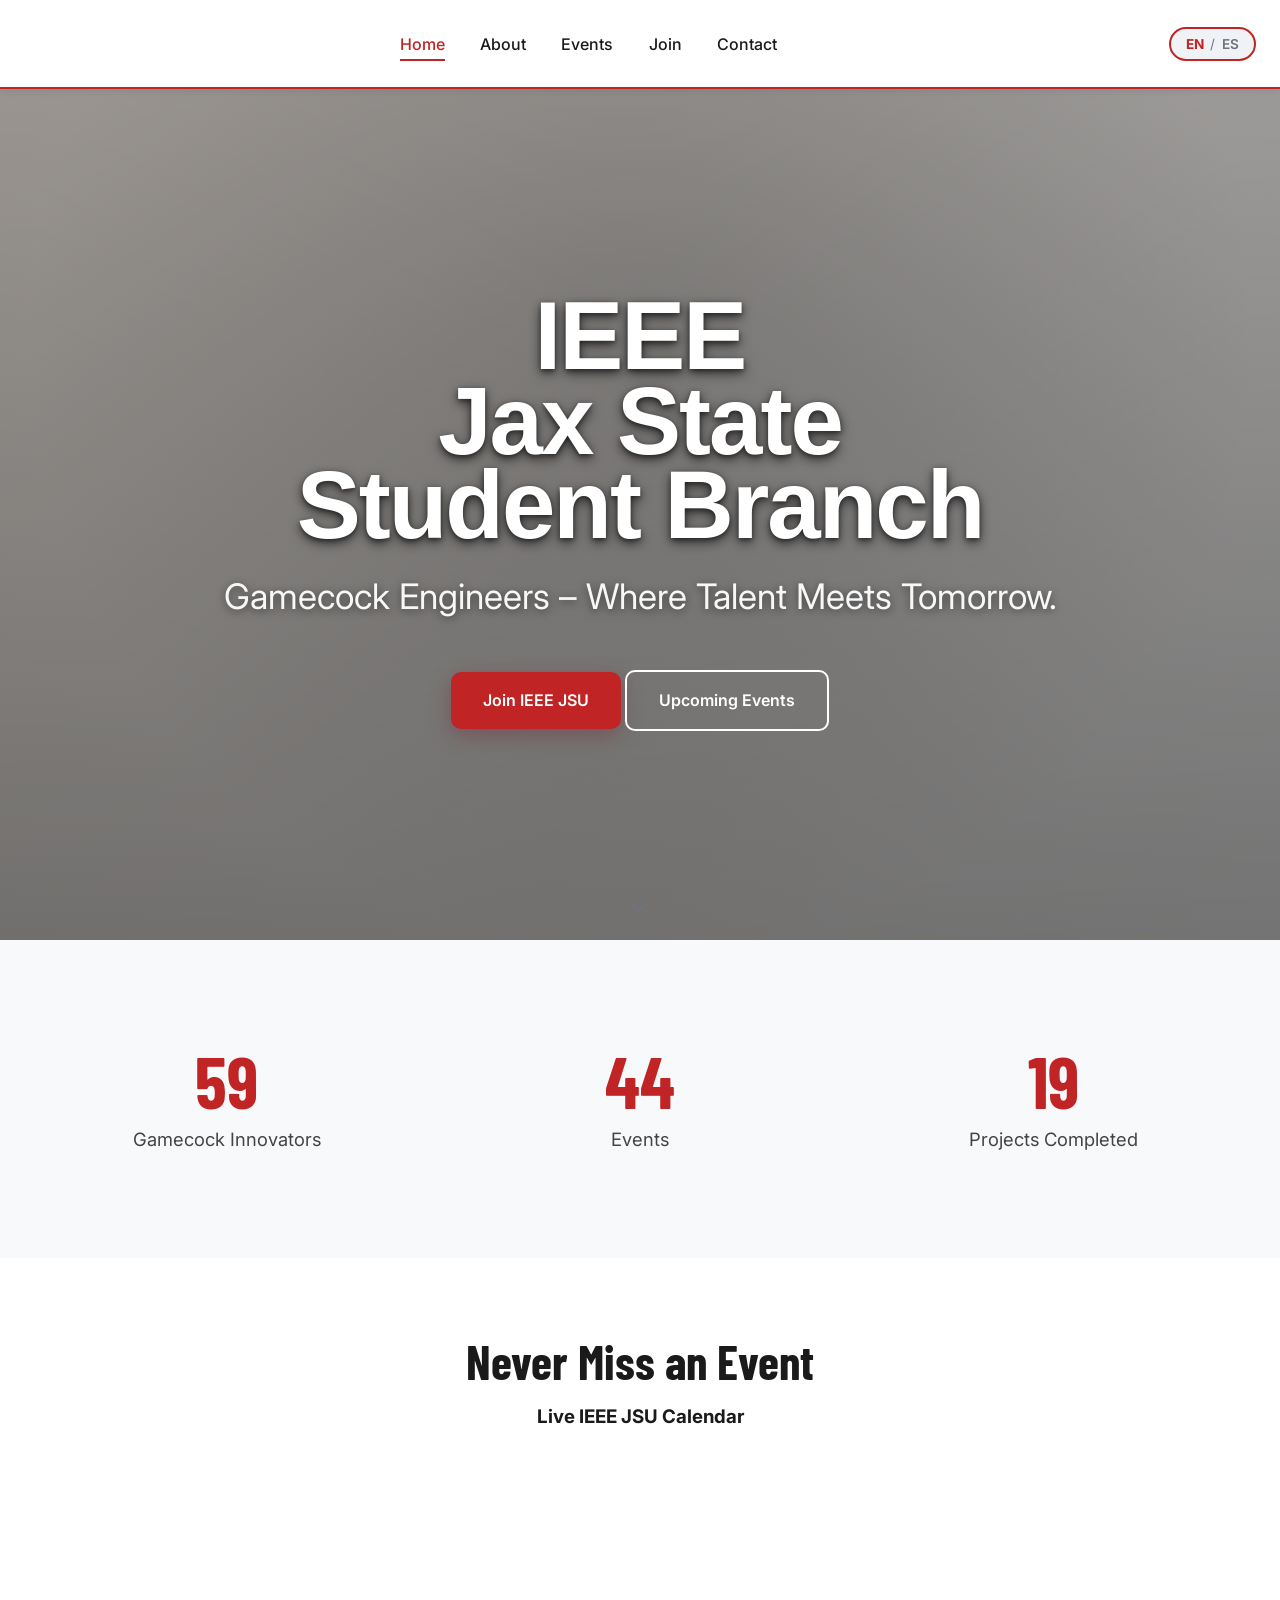
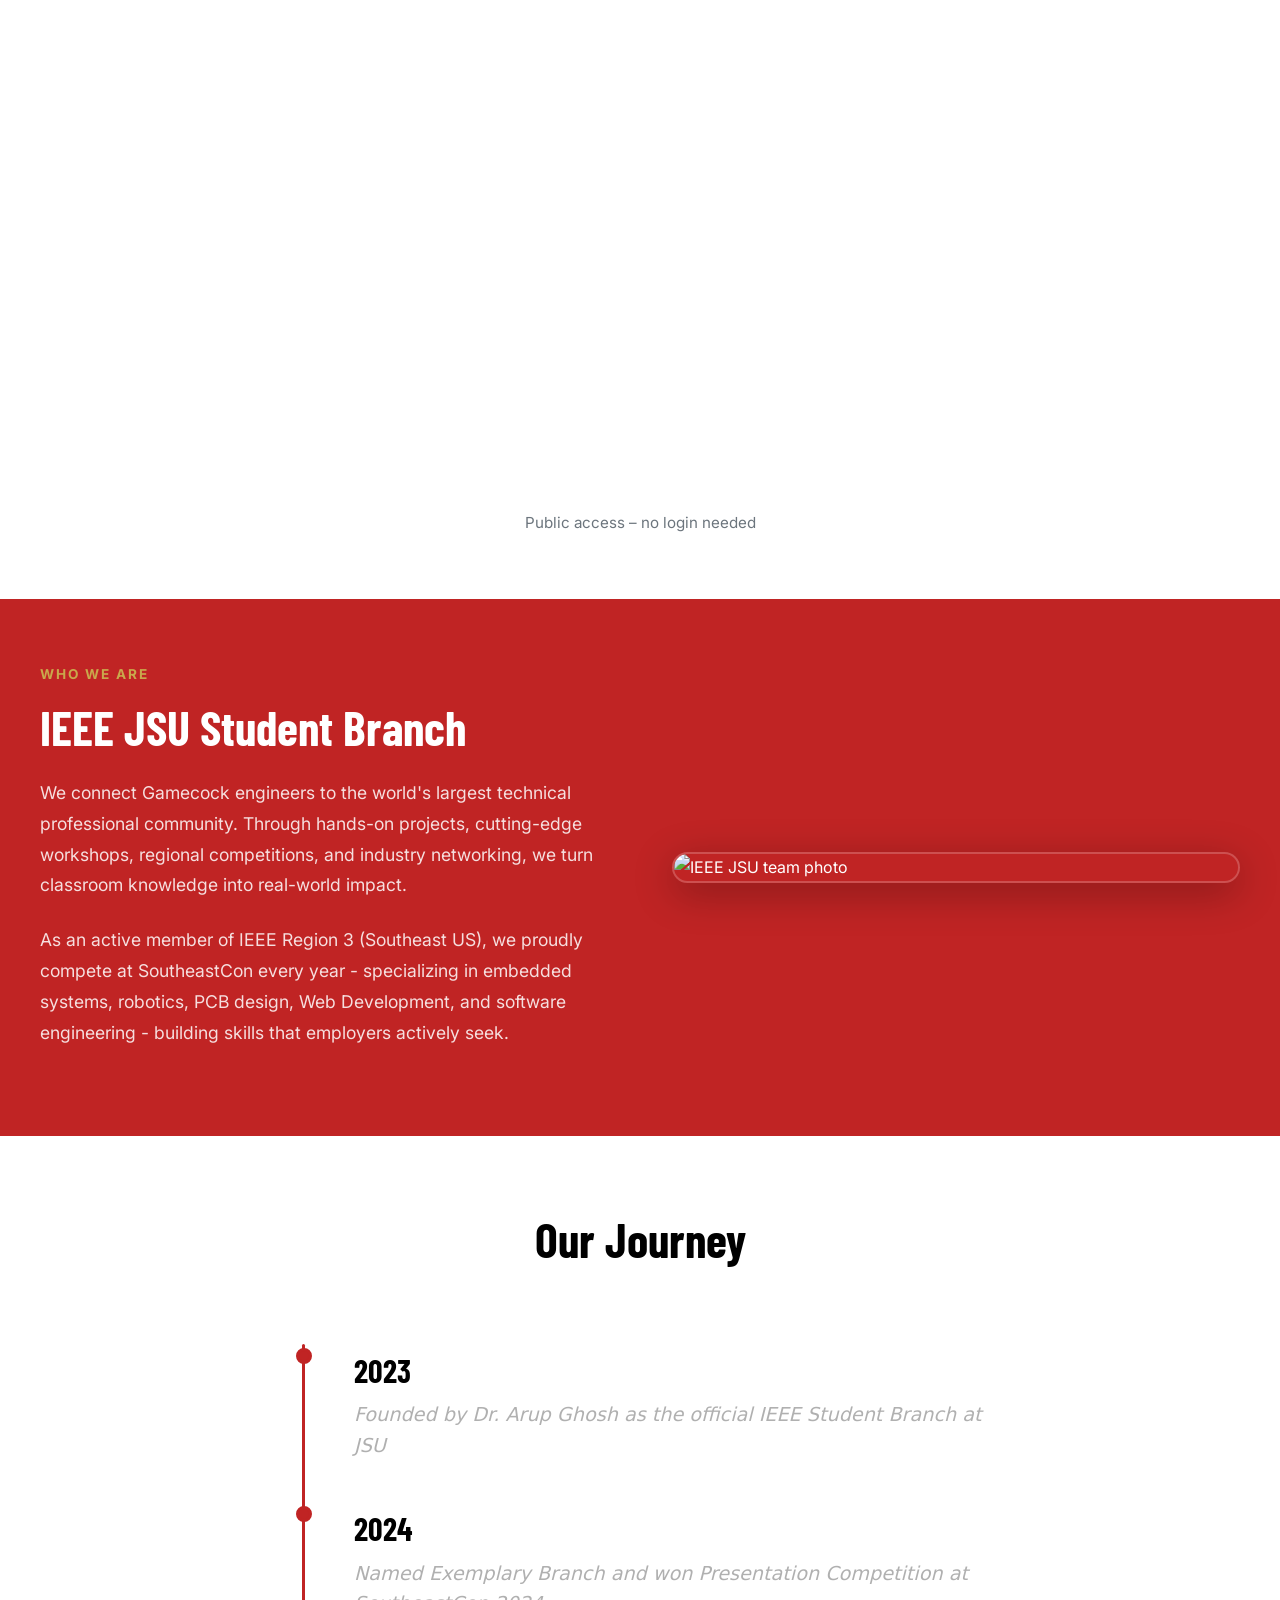
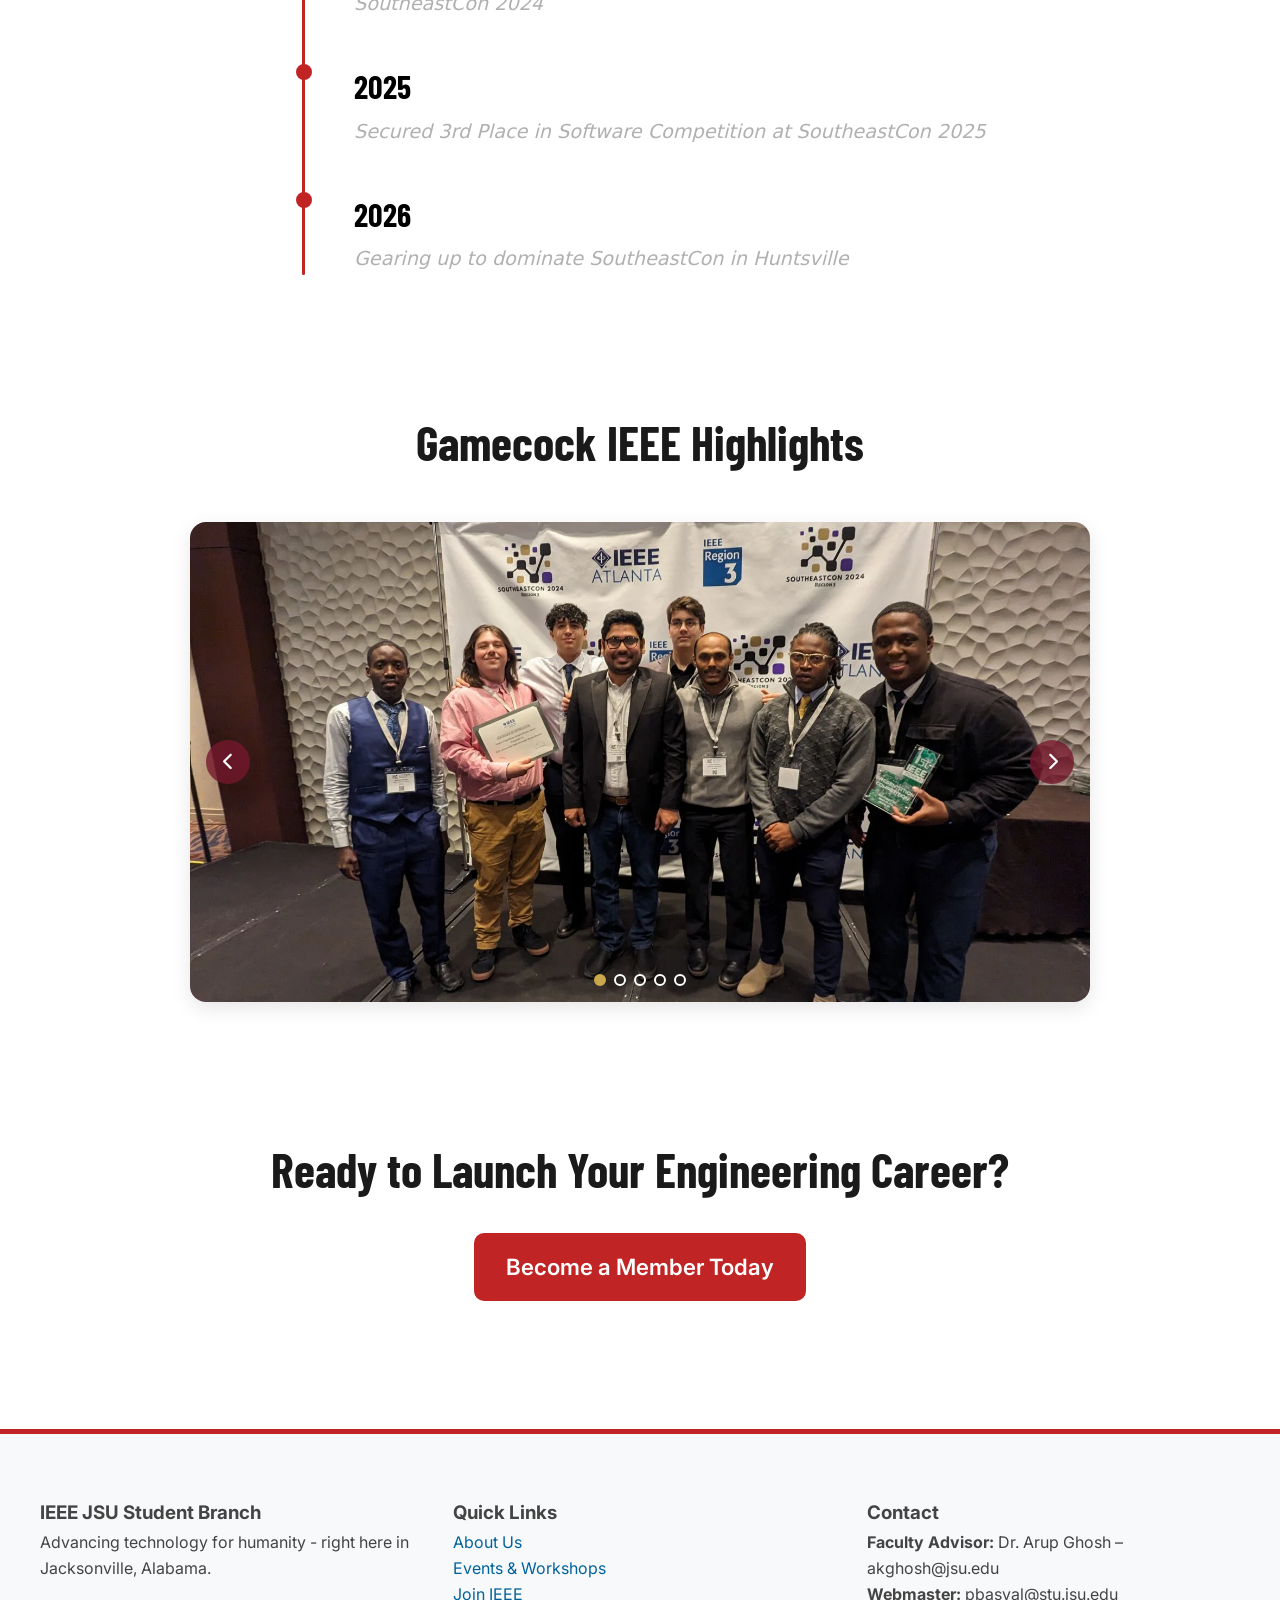
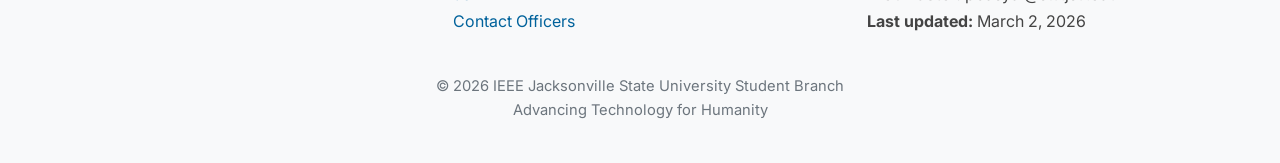
==== commit dee3805d: "updating seo" ====
--- a/index.html
+++ b/index.html
@@ -8,9 +8,9 @@
   <meta name="description" content="IEEE Student Branch at Jacksonville State University – advancing technology through innovation, workshops, projects and professional development."/>
   <meta property="og:title" content="IEEE JSU Student Branch – Gamecock Engineers"/>
   <meta property="og:description" content="IEEE Student Branch at Jacksonville State University – advancing technology through innovation, workshops, and professional development."/>
-  <meta property="og:url" content="https://jaxstateieee.github.io/"/>
+  <meta property="og:url" content="https://ieeejaxstate.github.io/"/>
   <meta property="og:type" content="website"/>
-  <link rel="canonical" href="https://jaxstateieee.github.io/"/>
+  <link rel="canonical" href="https://ieeejaxstate.github.io/"/>
   <link rel="stylesheet" href="styles.css"/>
   <link rel="stylesheet" href="https://cdnjs.cloudflare.com/ajax/libs/font-awesome/6.5.1/css/all.min.css" integrity="sha512-DTOQO9RWCH3ppGqcWaEA1BIZOC6xxalwEsw9c2QQeAIftl+Vegovlnee1c9QX4TctnWMn13TZye+giMm8e2LwA==" crossorigin="anonymous" referrerpolicy="no-referrer" />
   <link rel="preconnect" href="https://fonts.googleapis.com">
@@ -159,19 +159,19 @@
   <div class="gallery-carousel">
     <div class="gallery-track">
       <div class="gallery-slide active">
-        <img src="assets/Gallery-_Picture-1.webp" alt="IEEE JSU Photo 1" loading="lazy">
-      </div>
-      <div class="gallery-slide">
-        <img src="assets/Gallery-_Picture-2.webp" alt="IEEE JSU Photo 2" loading="lazy">
-      </div>
-      <div class="gallery-slide">
-        <img src="assets/Gallery-_Picture-3.webp" alt="IEEE JSU Photo 3" loading="lazy">
-      </div>
-      <div class="gallery-slide">
-        <img src="assets/Gallery-_Picture-4.webp" alt="IEEE JSU Photo 4" loading="lazy">
-      </div>
-      <div class="gallery-slide">
-        <img src="assets/Gallery-_Picture-5.webp" alt="IEEE JSU Photo 5" loading="lazy">
+        <img src="assets/jsu-computer-science-students-win-awards-at-confer_198loHt.webp" alt="IEEE JSU Photo 1" loading="lazy">
+      </div>
+      <div class="gallery-slide">
+        <img src="assets/jsu-computer-science-students-win-awards-at-confer_198loHt.webp" alt="IEEE JSU Photo 2" loading="lazy">
+      </div>
+      <div class="gallery-slide">
+        <img src="assets/jsu-computer-science-students-win-awards-at-confer_198loHt.webp" alt="IEEE JSU Photo 3" loading="lazy">
+      </div>
+      <div class="gallery-slide">
+        <img src="assets/jsu-computer-science-students-win-awards-at-confer_198loHt.webp" alt="IEEE JSU Photo 4" loading="lazy">
+      </div>
+      <div class="gallery-slide">
+        <img src="assets/jsu-computer-science-students-win-awards-at-confer_198loHt.webp" alt="IEEE JSU Photo 5" loading="lazy">
       </div>
     </div>
     <button class="gallery-arrow gallery-prev" aria-label="Previous"><i class="fas fa-chevron-left"></i></button>
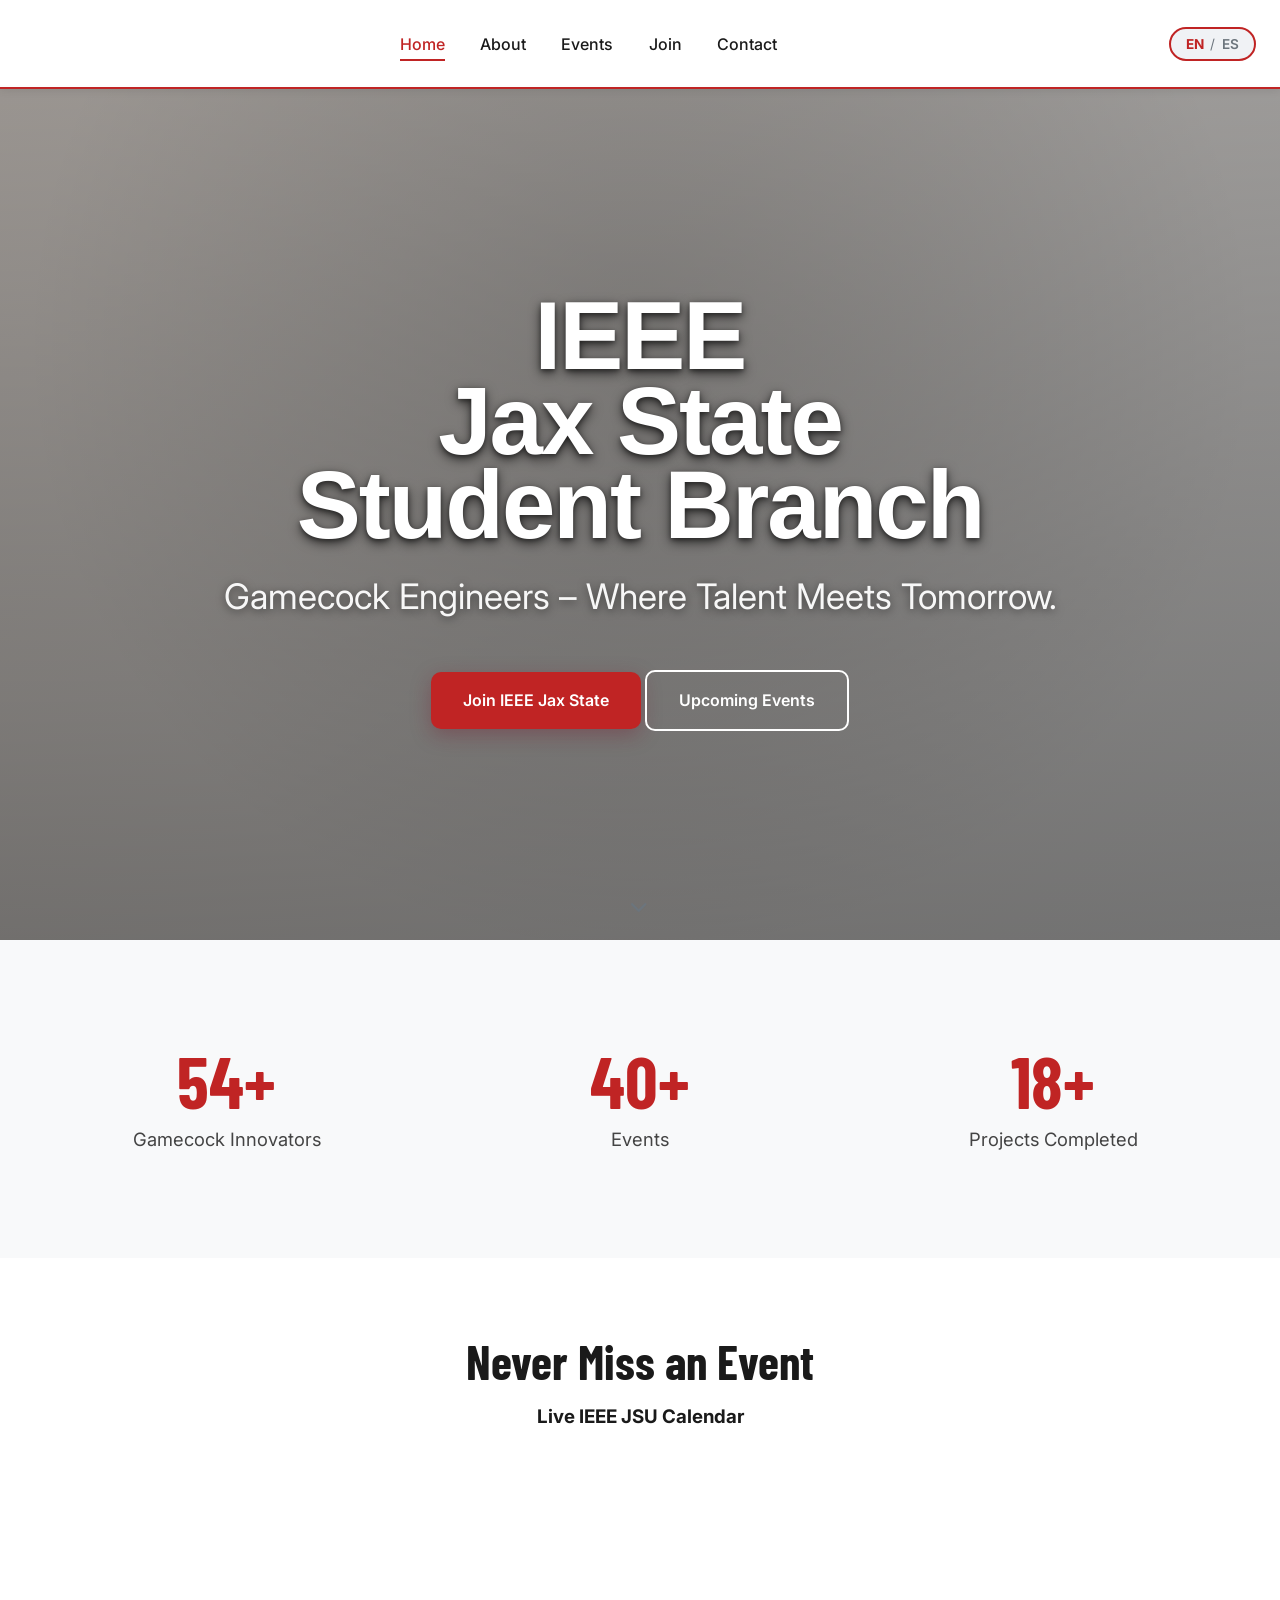
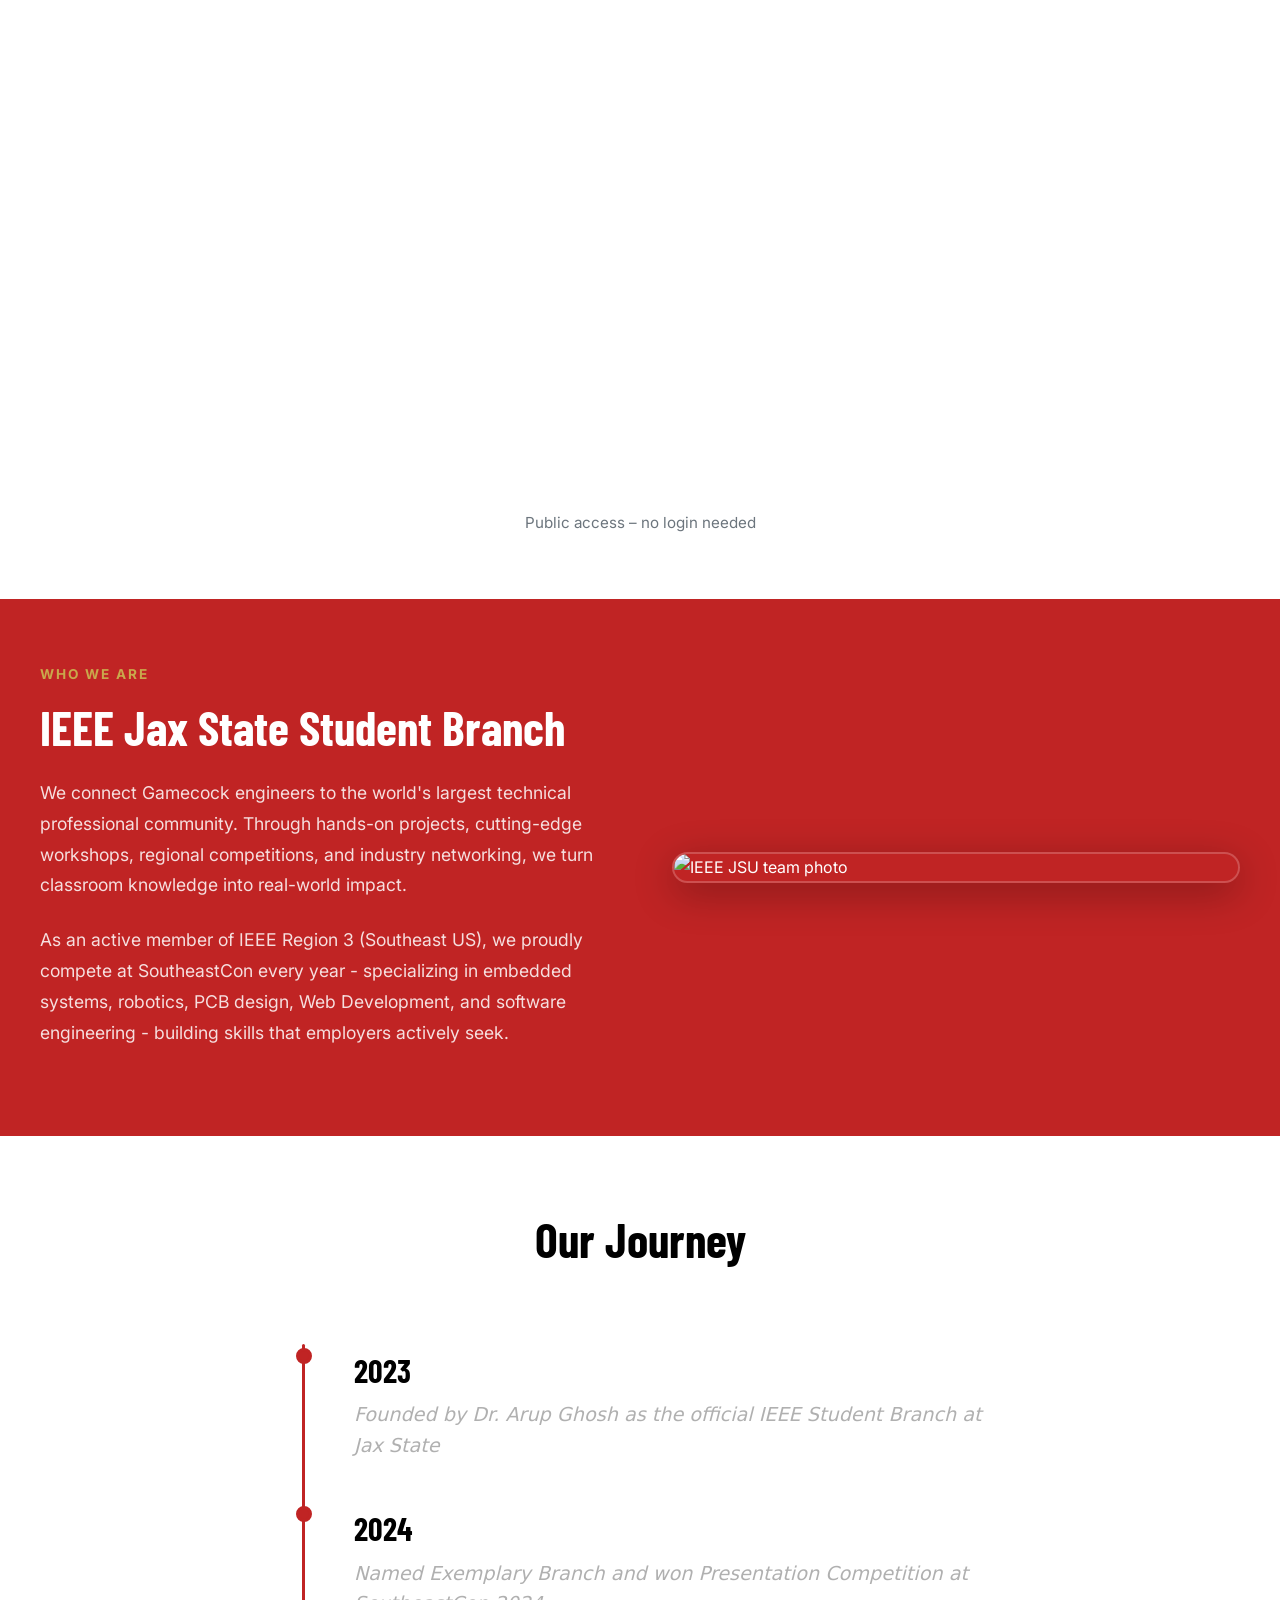
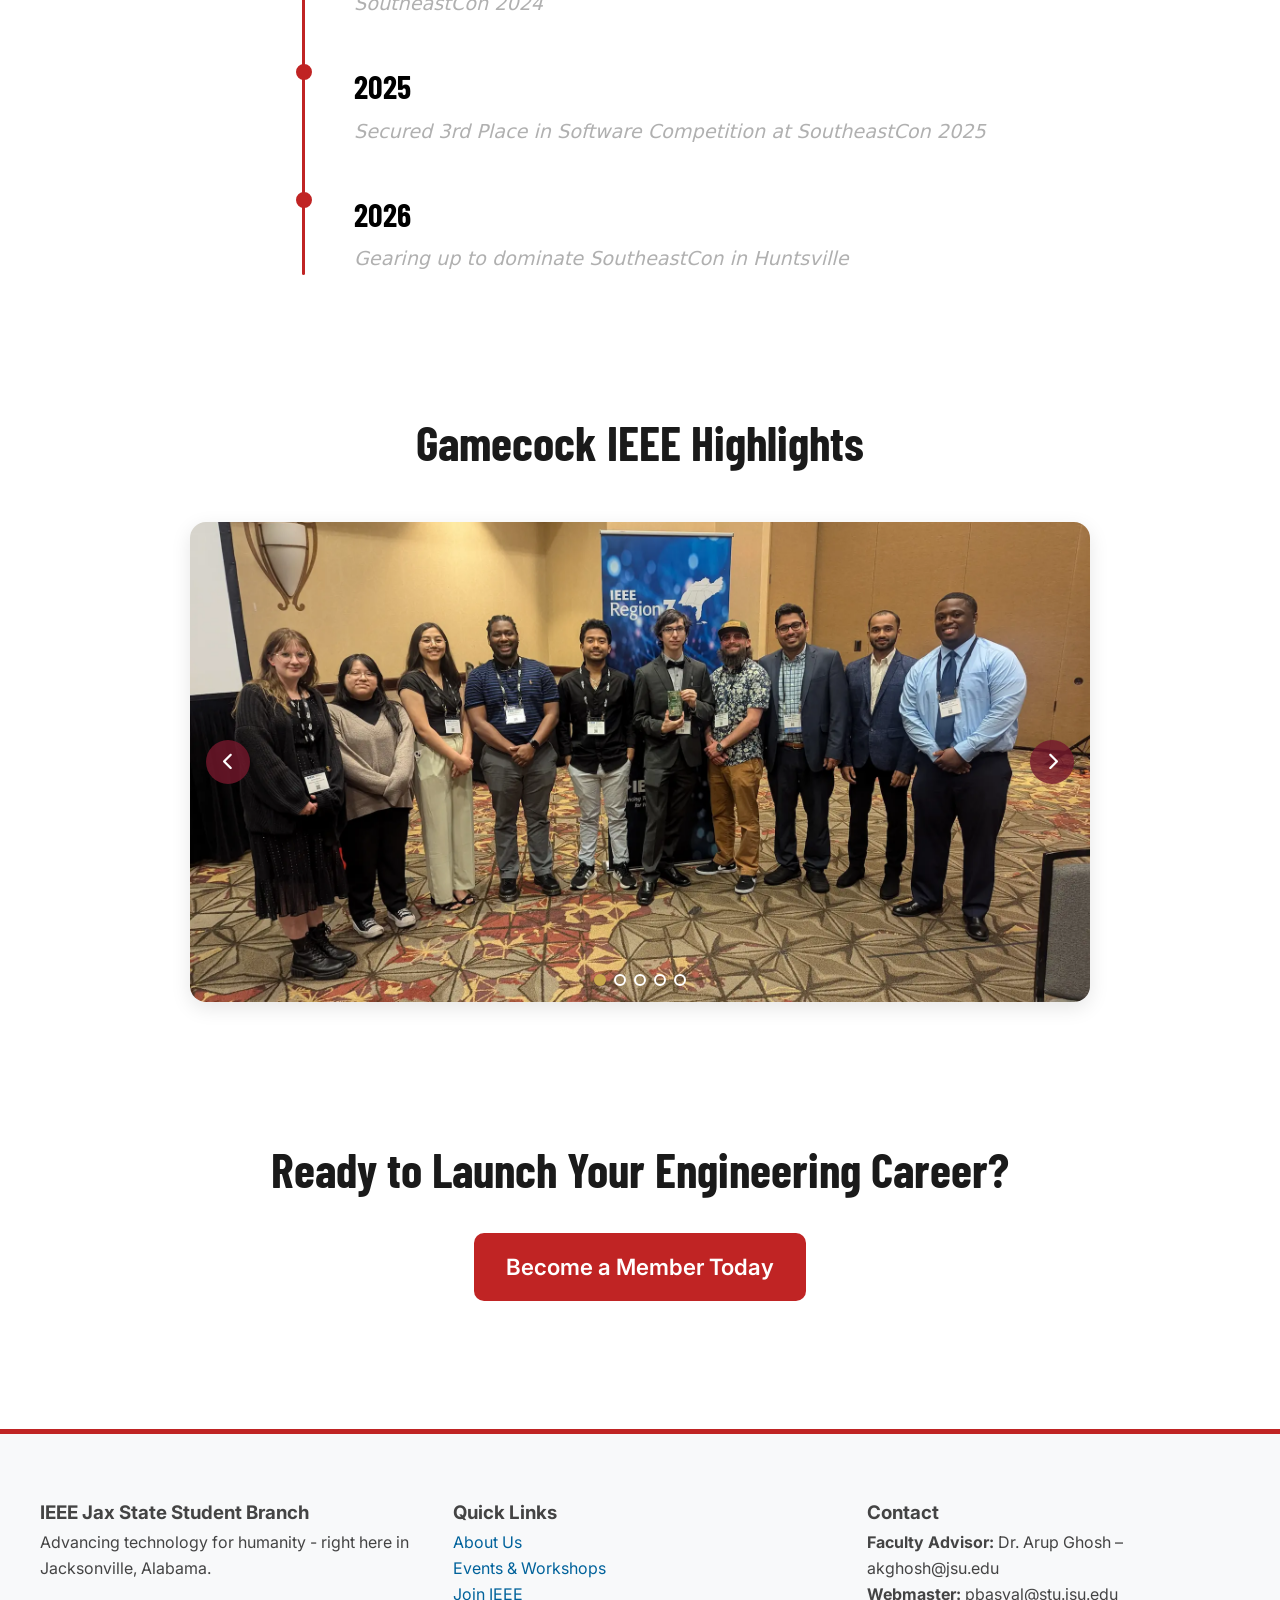
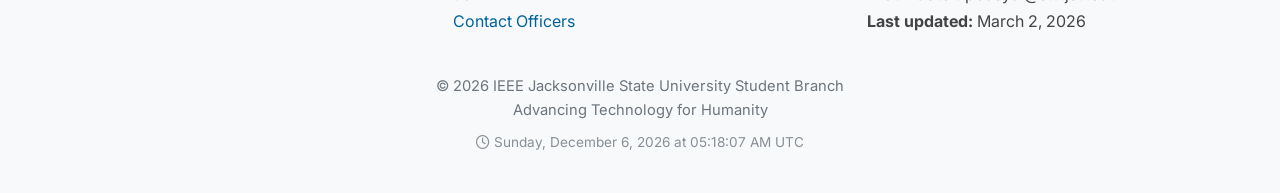
==== commit 7904e7cf: "udate for link and date/time" ====
--- a/index.html
+++ b/index.html
@@ -6,7 +6,7 @@
   <title>IEEE Jax State Student Branch</title>
   <link rel="icon" type="image/png" href="/assets/favicon-3.png">
   <meta name="description" content="IEEE Student Branch at Jacksonville State University – advancing technology through innovation, workshops, projects and professional development."/>
-  <meta property="og:title" content="IEEE JSU Student Branch – Gamecock Engineers"/>
+  <meta property="og:title" content="IEEE Jax State Student Branch – Gamecock Engineers"/>
   <meta property="og:description" content="IEEE Student Branch at Jacksonville State University – advancing technology through innovation, workshops, and professional development."/>
   <meta property="og:url" content="https://ieeejaxstate.github.io/"/>
   <meta property="og:type" content="website"/>
@@ -55,7 +55,7 @@
     <p class="subtitle" data-i18n="hero.subtitle">Gamecock Engineers – Where Talent Meets Tomorrow.</p>
 
     <div class="hero-buttons">
-      <a href="members.html" class="btn btn-primary" data-i18n="hero.join">Join IEEE JSU</a>
+      <a href="members.html" class="btn btn-primary" data-i18n="hero.join">Join IEEE Jax State</a>
       <a href="events.html" class="btn btn-outline" data-i18n="hero.events">Upcoming Events</a>
     </div>
     </div>
@@ -104,7 +104,7 @@
   <div class="about-feature__inner">
     <div class="about-feature__text slide-left">
       <span class="about-feature__label" data-i18n="about.whoLabel">WHO WE ARE</span>
-      <h2 class="about-feature__heading" data-i18n="about.whoHeading">IEEE JSU Student Branch</h2>
+      <h2 class="about-feature__heading" data-i18n="about.whoHeading">IEEE Jax State Student Branch</h2>
       <p data-i18n="about.whoPara1">
         We connect Gamecock engineers to the world's largest technical professional community. Through hands-on projects, cutting-edge workshops, regional competitions, and industry networking, we turn classroom knowledge into real-world impact.
       </p>
@@ -126,7 +126,7 @@
       <div class="timeline-dot"></div>
       <div class="timeline-content">
         <h3 class="timeline-year" data-i18n="timeline.y2023">2023</h3>
-        <p data-i18n="timeline.d2023">Founded by Dr. Arup Ghosh as the official IEEE Student Branch at JSU</p>
+        <p data-i18n="timeline.d2023">Founded by Dr. Arup Ghosh as the official IEEE Student Branch at Jax State</p>
       </div>
     </div>
     <div class="timeline-item fade-up">
@@ -159,19 +159,19 @@
   <div class="gallery-carousel">
     <div class="gallery-track">
       <div class="gallery-slide active">
-        <img src="assets/jsu-computer-science-students-win-awards-at-confer_198loHt.webp" alt="IEEE JSU Photo 1" loading="lazy">
-      </div>
-      <div class="gallery-slide">
-        <img src="assets/jsu-computer-science-students-win-awards-at-confer_198loHt.webp" alt="IEEE JSU Photo 2" loading="lazy">
-      </div>
-      <div class="gallery-slide">
-        <img src="assets/jsu-computer-science-students-win-awards-at-confer_198loHt.webp" alt="IEEE JSU Photo 3" loading="lazy">
-      </div>
-      <div class="gallery-slide">
-        <img src="assets/jsu-computer-science-students-win-awards-at-confer_198loHt.webp" alt="IEEE JSU Photo 4" loading="lazy">
-      </div>
-      <div class="gallery-slide">
-        <img src="assets/jsu-computer-science-students-win-awards-at-confer_198loHt.webp" alt="IEEE JSU Photo 5" loading="lazy">
+        <img src="assets/Gallery-_Picture-1.webp" alt="IEEE JSU Photo 1" loading="lazy">
+      </div>
+      <div class="gallery-slide">
+        <img src="assets/Gallery-_Picture-2.webp" alt="IEEE JSU Photo 2" loading="lazy">
+      </div>
+      <div class="gallery-slide">
+        <img src="assets/Gallery-_Picture-3.webp" alt="IEEE JSU Photo 3" loading="lazy">
+      </div>
+      <div class="gallery-slide">
+        <img src="assets/Gallery-_Picture-4.webp" alt="IEEE JSU Photo 4" loading="lazy">
+      </div>
+      <div class="gallery-slide">
+        <img src="assets/Gallery-_Picture-5.webp" alt="IEEE JSU Photo 5" loading="lazy">
       </div>
     </div>
     <button class="gallery-arrow gallery-prev" aria-label="Previous"><i class="fas fa-chevron-left"></i></button>
@@ -190,7 +190,7 @@
 <footer>
   <div class="footer-grid">
     <div>
-      <h3 data-i18n="footer.branch">IEEE JSU Student Branch</h3>
+      <h3 data-i18n="footer.branch">IEEE Jax State Student Branch</h3>
       <p data-i18n="footer.tagline">Advancing technology for humanity - right here in Jacksonville, Alabama.</p>
     </div>
 
@@ -216,6 +216,9 @@
     © 2026 IEEE Jacksonville State University Student Branch <br>
     Advancing Technology for Humanity
   </div>
+  <div class="last-updated" style="margin-top: 0.5rem; font-size: 0.85rem; opacity: 0.8;">
+    <i class="far fa-clock"></i> <span id="current-datetime"></span>
+  </div>
 </footer>
 
 <script src="script.js"></script>
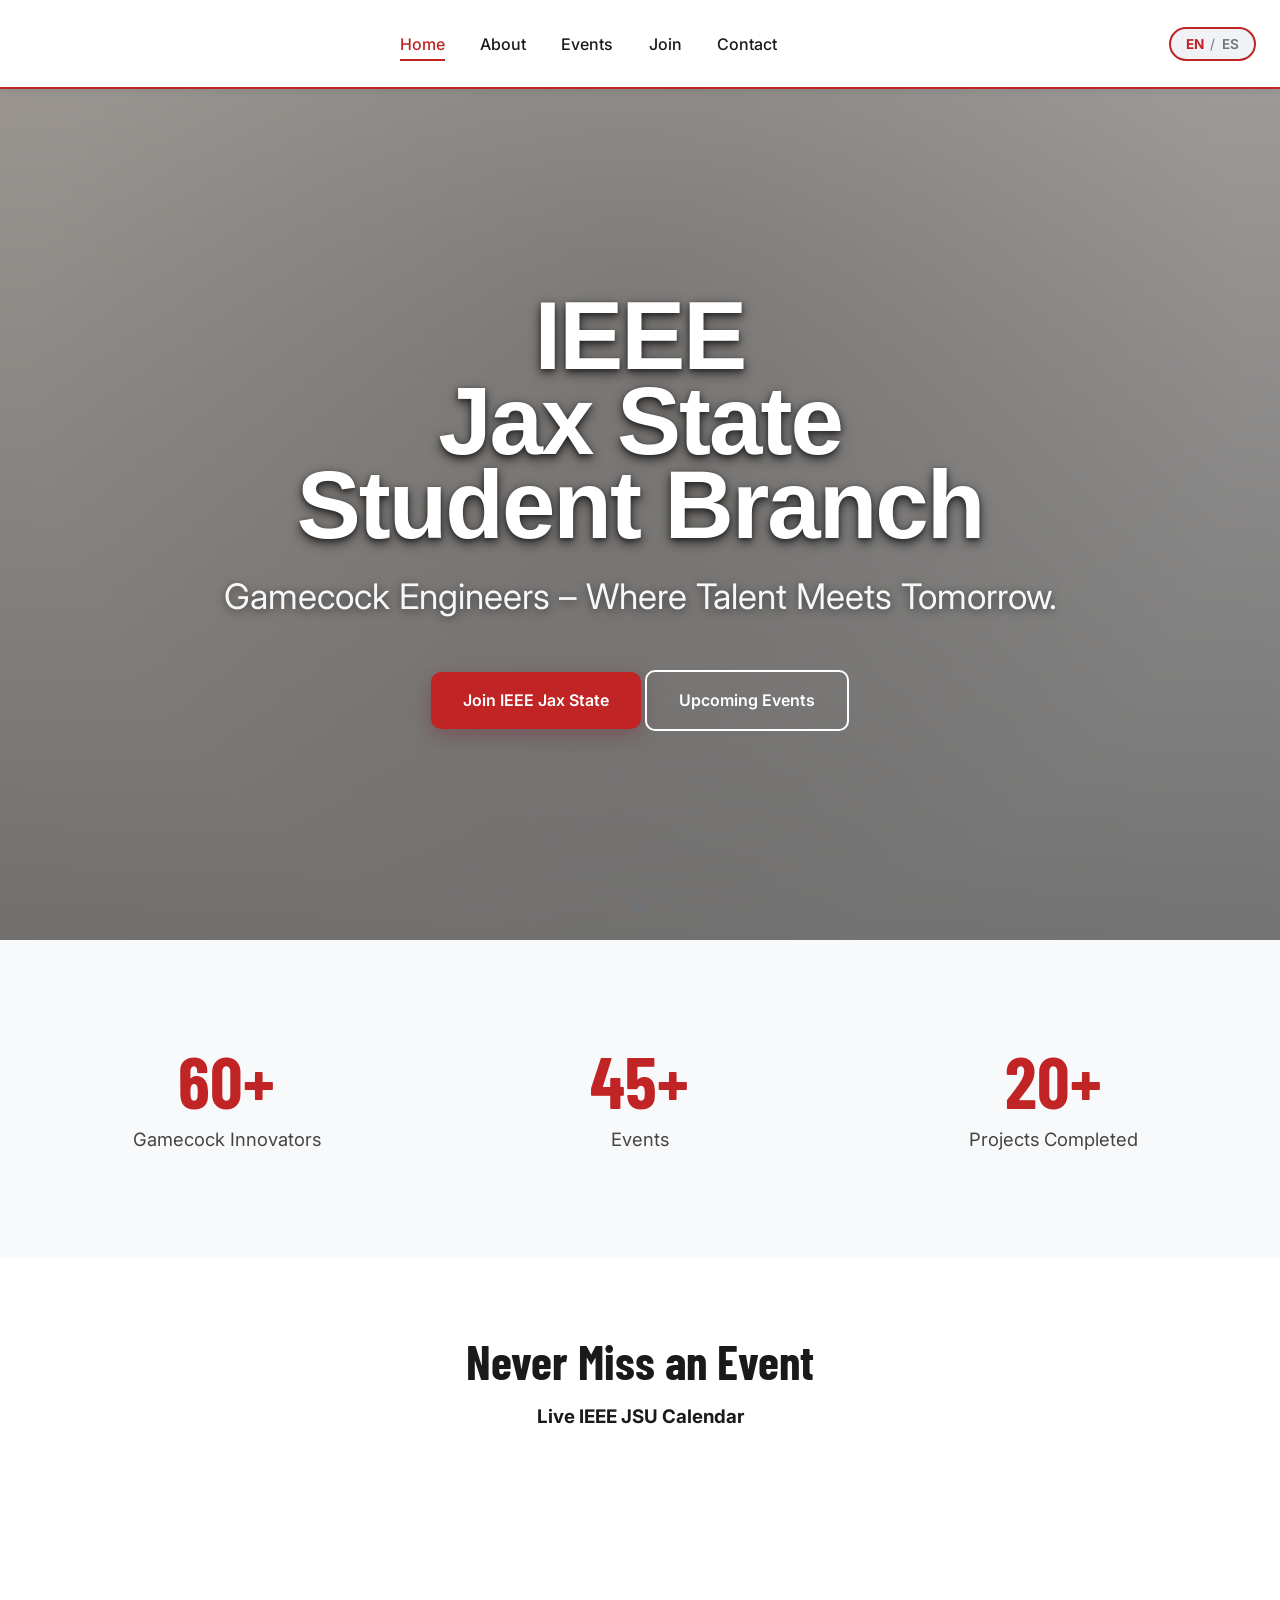
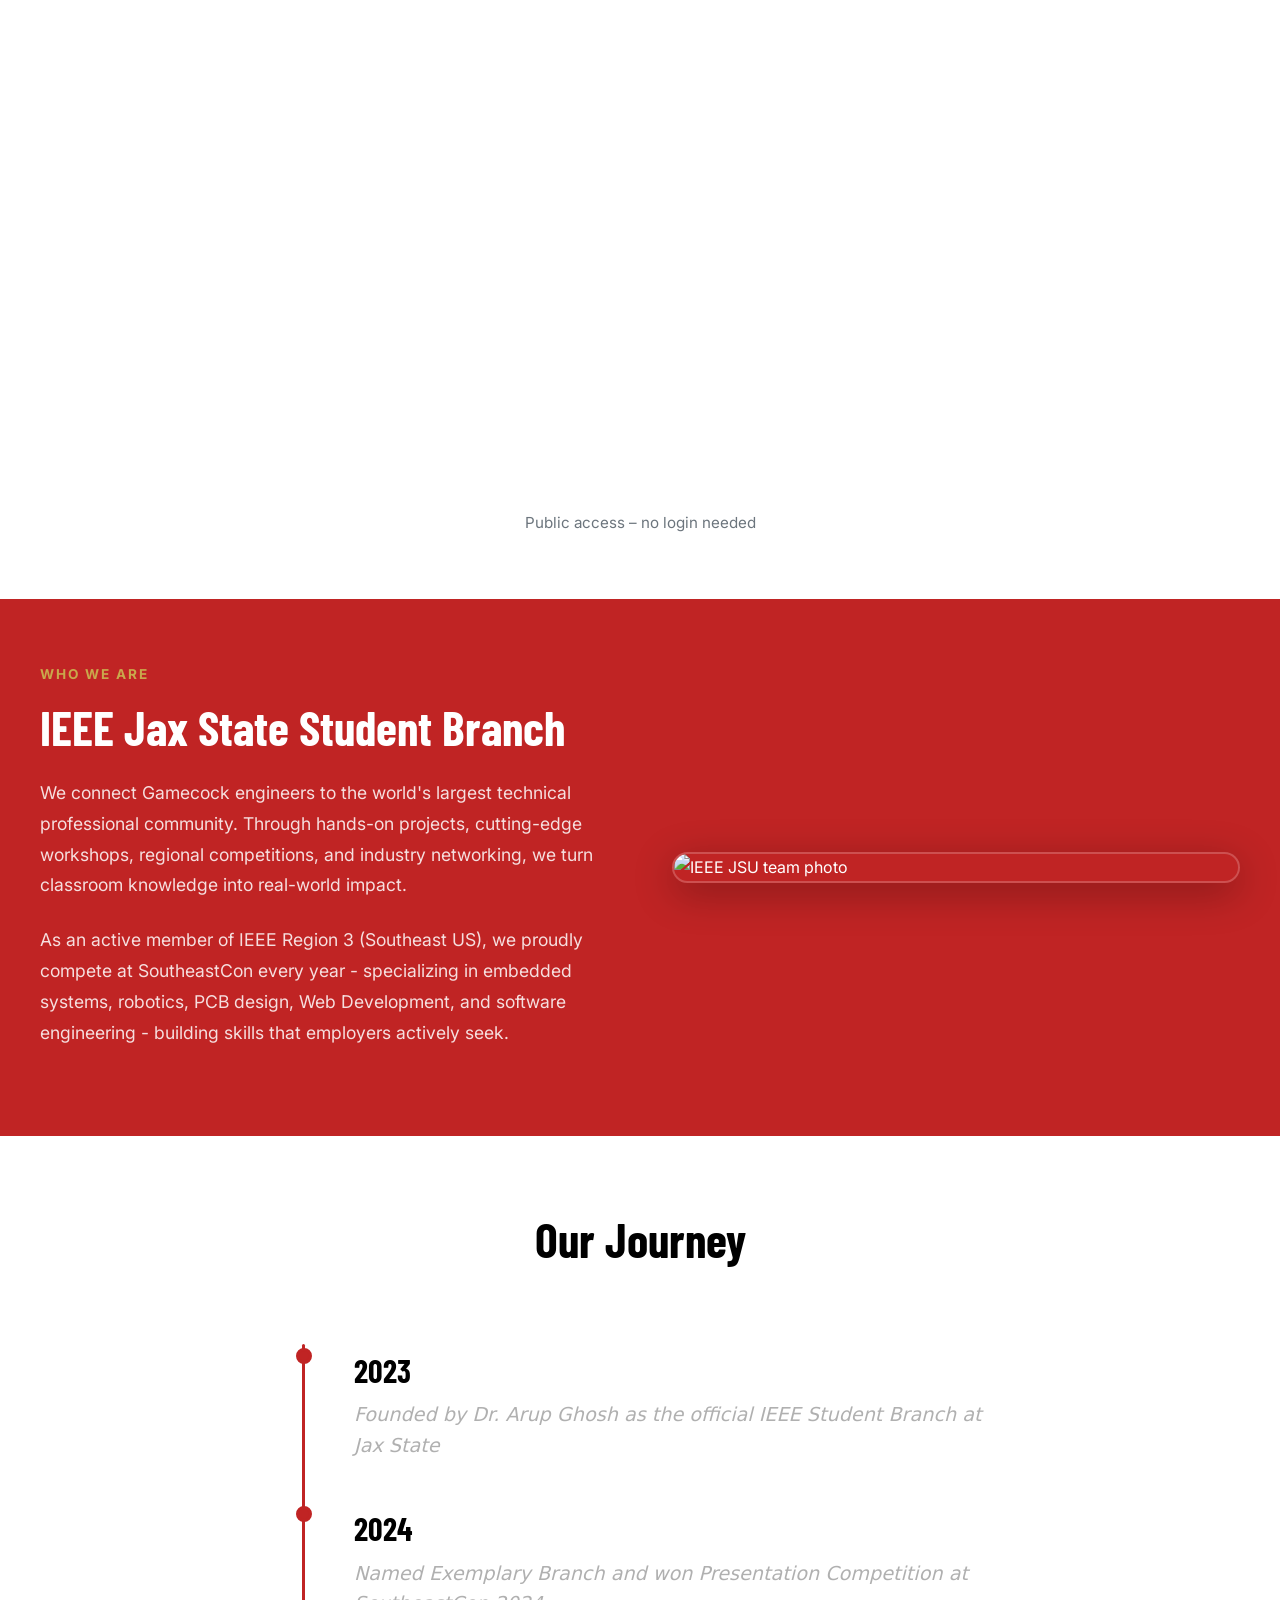
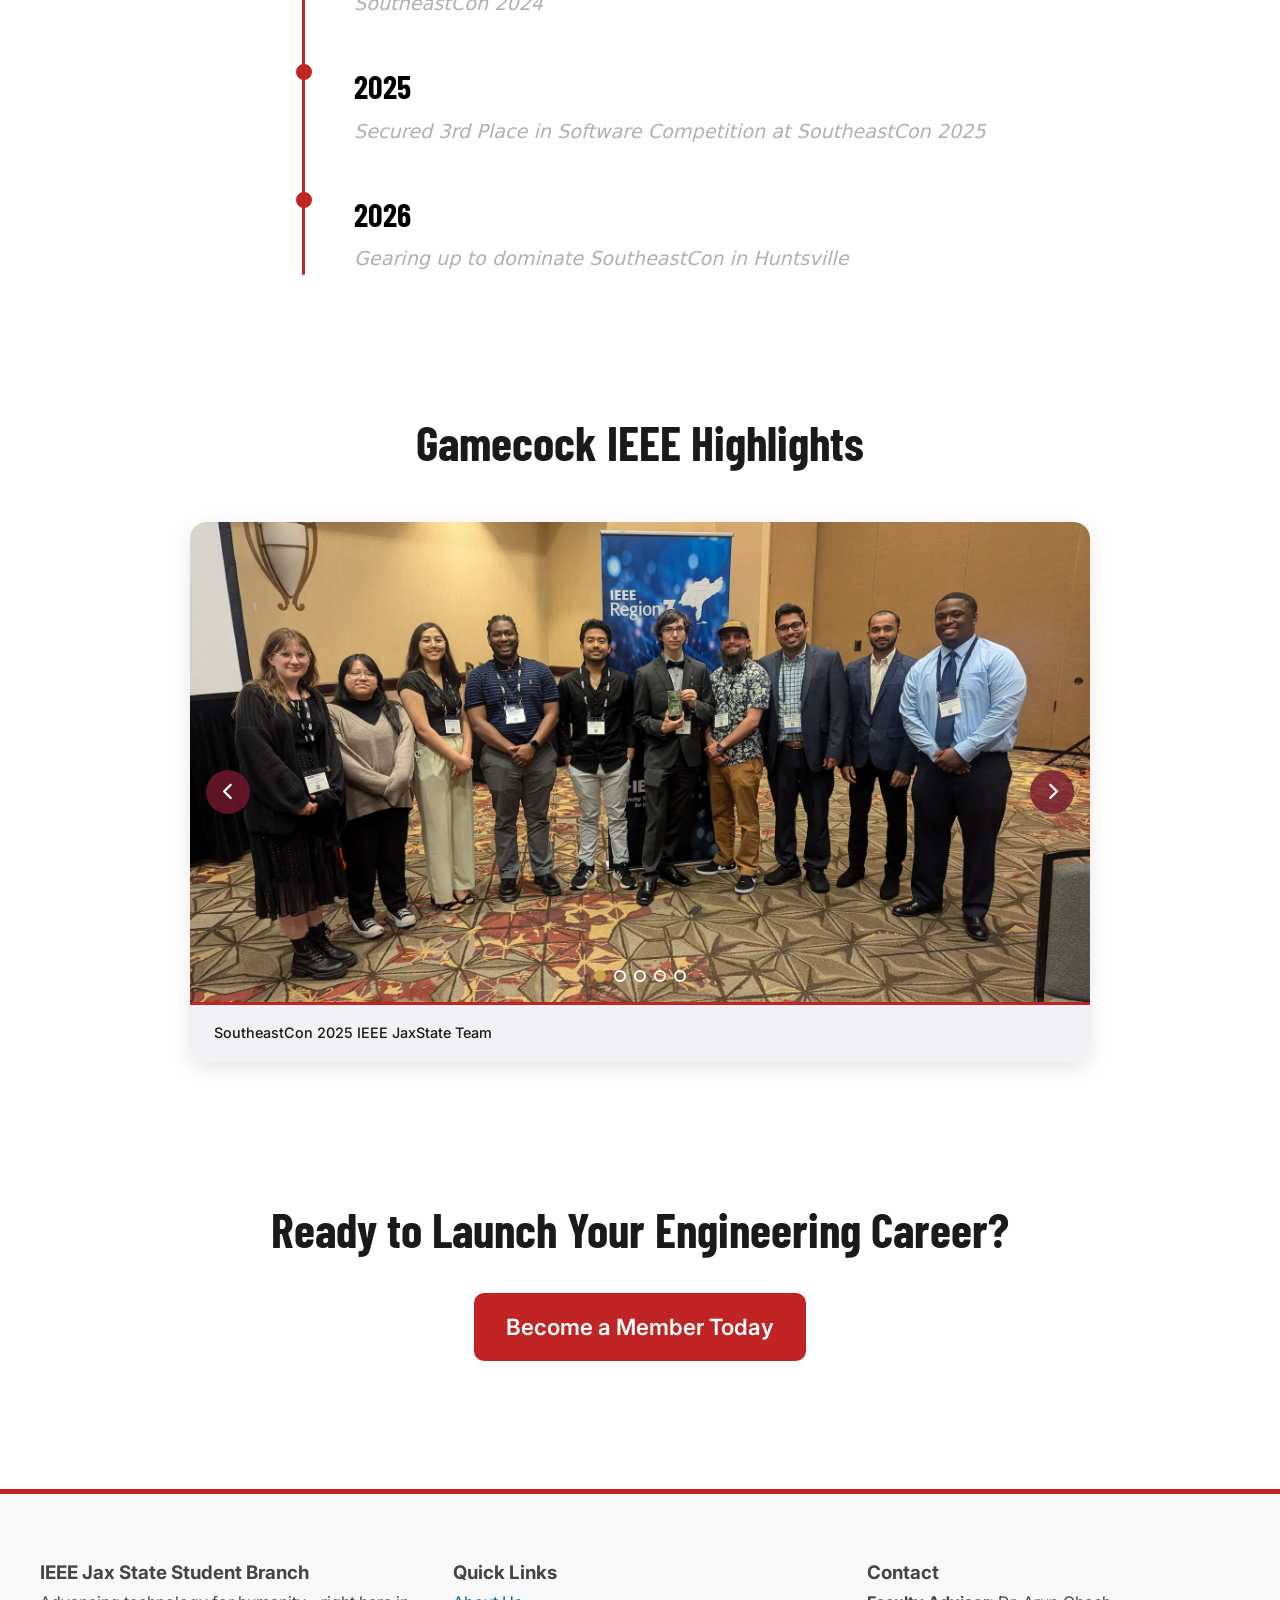
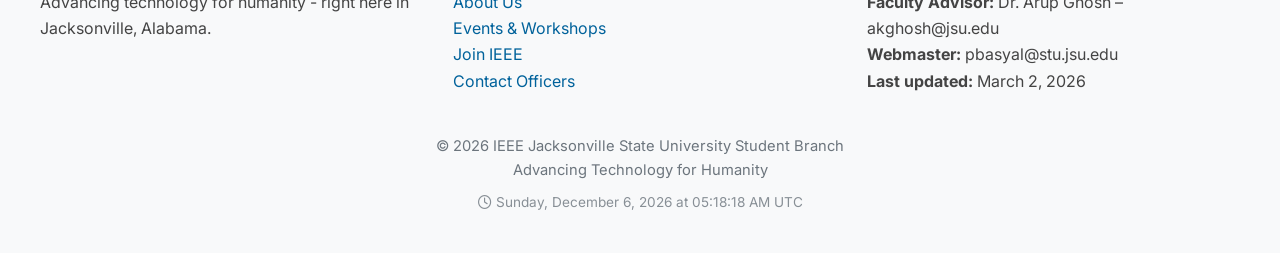
==== commit 752744f7: "update of the sliding image with captions" ====
--- a/index.html
+++ b/index.html
@@ -160,18 +160,23 @@
     <div class="gallery-track">
       <div class="gallery-slide active">
         <img src="assets/Gallery-_Picture-1.webp" alt="IEEE JSU Photo 1" loading="lazy">
+        <div class="gallery-caption">SoutheastCon 2025 IEEE JaxState Team</div>
       </div>
       <div class="gallery-slide">
         <img src="assets/Gallery-_Picture-2.webp" alt="IEEE JSU Photo 2" loading="lazy">
+        <div class="gallery-caption">Dr. Ghosh and his students judging Robotics Competition</div>
       </div>
       <div class="gallery-slide">
         <img src="assets/Gallery-_Picture-3.webp" alt="IEEE JSU Photo 3" loading="lazy">
+        <div class="gallery-caption">ICPC Southeast USA Division 2 Competition</div>
       </div>
       <div class="gallery-slide">
         <img src="assets/Gallery-_Picture-4.webp" alt="IEEE JSU Photo 4" loading="lazy">
+        <div class="gallery-caption">SoutheastCon 2024 IEEE JaxState Team</div>
       </div>
       <div class="gallery-slide">
         <img src="assets/Gallery-_Picture-5.webp" alt="IEEE JSU Photo 5" loading="lazy">
+        <div class="gallery-caption">IEEE JaxState Community Outreach Program</div>
       </div>
     </div>
     <button class="gallery-arrow gallery-prev" aria-label="Previous"><i class="fas fa-chevron-left"></i></button>
--- a/styles.css
+++ b/styles.css
@@ -181,42 +181,6 @@
 }
 
 /* ────────────────────────────────────────────────
-   Announcement Banner
-───────────────────────────────────────────────── */
-
-.announcement-banner {
-  background: linear-gradient(135deg, var(--jsu-maroon), #9a2440);
-  color: white;
-  padding: 0.7rem 0;
-  text-align: center;
-  font-weight: 500;
-  position: relative;
-  z-index: 999;
-}
-
-.announcement-text {
-  transition: opacity 0.6s ease;
-}
-
-.banner-close {
-  position: absolute;
-  right: 1.2rem;
-  top: 50%;
-  transform: translateY(-50%);
-  background: none;
-  border: none;
-  color: white;
-  font-size: 1.4rem;
-  cursor: pointer;
-  opacity: 0.8;
-}
-
-.banner-close:hover { opacity: 1; }
-
-.announcement-banner.hidden { display: none; }
-
-
-/* ────────────────────────────────────────────────
    Page Specific Hero images
 ───────────────────────────────────────────────── */
 
@@ -1151,6 +1115,11 @@
 
 .officer-card__links a:hover { color: var(--jsu-gold); }
 
+.video-wrapper img,
+.video-wrapper video {
+  transition: opacity 0.4s ease;
+}
+
 
 /* ────────────────────────────────────────────────
    Responsive adjustments
@@ -1253,6 +1222,36 @@
 
   /* Gallery smaller */
   .gallery-slide img { height: 200px !important; }
+  
+  /* Gallery caption responsive */
+  .gallery-caption {
+    font-size: 0.7rem;
+    padding: 0.6rem 0.8rem;
+    min-height: 45px;
+  }
+  
+  /* Gallery dots position for mobile */
+  .gallery-dots {
+    bottom: 55px;
+  }
+}
+
+/* Extra small devices */
+@media (max-width: 375px) {
+  .gallery-caption {
+    font-size: 0.65rem;
+    padding: 0.5rem 0.7rem;
+    min-height: 40px;
+    line-height: 1.3;
+  }
+  
+  .gallery-dots {
+    bottom: 50px;
+  }
+  
+  .gallery-slide img {
+    height: 180px !important;
+  }
 }
 
 /* ────────────────────────────────────────────────
@@ -1420,6 +1419,7 @@
 .gallery-carousel {
   position: relative;
   max-width: 900px;
+  width: 100%;
   margin: 0 auto;
   overflow: hidden;
   border-radius: var(--radius-lg);
@@ -1430,11 +1430,16 @@
   display: flex;
   transition: transform 0.5s cubic-bezier(0.4, 0, 0.2, 1);
   will-change: transform;
+  -webkit-overflow-scrolling: touch;
 }
 
 .gallery-slide {
   min-width: 100%;
+  max-width: 100%;
   flex-shrink: 0;
+  display: flex;
+  flex-direction: column;
+  box-sizing: border-box;
 }
 
 .gallery-slide img {
@@ -1442,6 +1447,24 @@
   height: 480px;
   object-fit: cover;
   display: block;
+  flex-shrink: 0;
+  border-radius: var(--radius-lg) var(--radius-lg) 0 0;
+}
+
+.gallery-caption {
+  background: var(--bg-raised);
+  color: var(--text-primary);
+  padding: 1rem 1.5rem;
+  font-size: 0.9rem;
+  font-weight: 500;
+  text-align: left;
+  line-height: 1.4;
+  border-top: 3px solid var(--jsu-maroon);
+  min-height: 60px;
+  display: flex;
+  align-items: center;
+  flex-shrink: 0;
+  border-radius: 0 0 var(--radius-lg) var(--radius-lg);
 }
 
 /* Arrows */
@@ -1474,7 +1497,7 @@
 /* Dots */
 .gallery-dots {
   position: absolute;
-  bottom: 1rem;
+  bottom: 80px;
   left: 50%;
   transform: translateX(-50%);
   display: flex;
